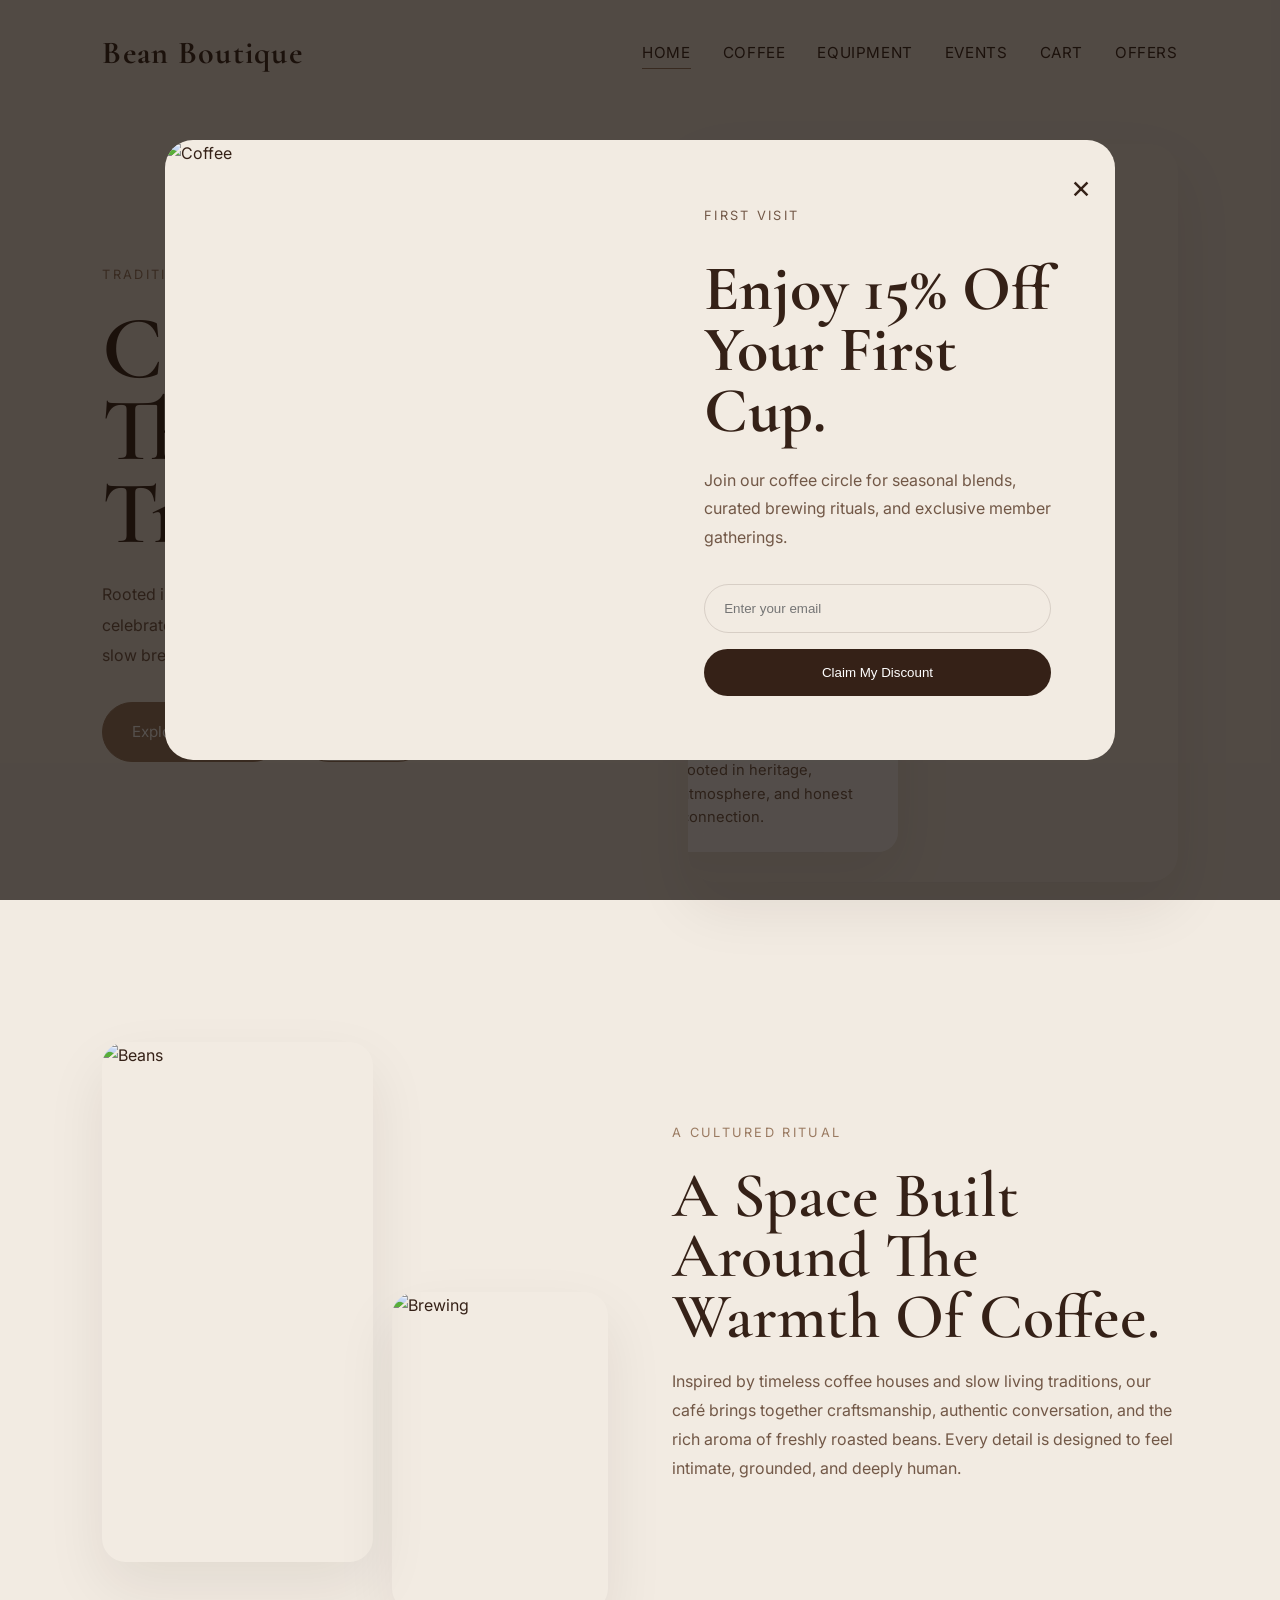
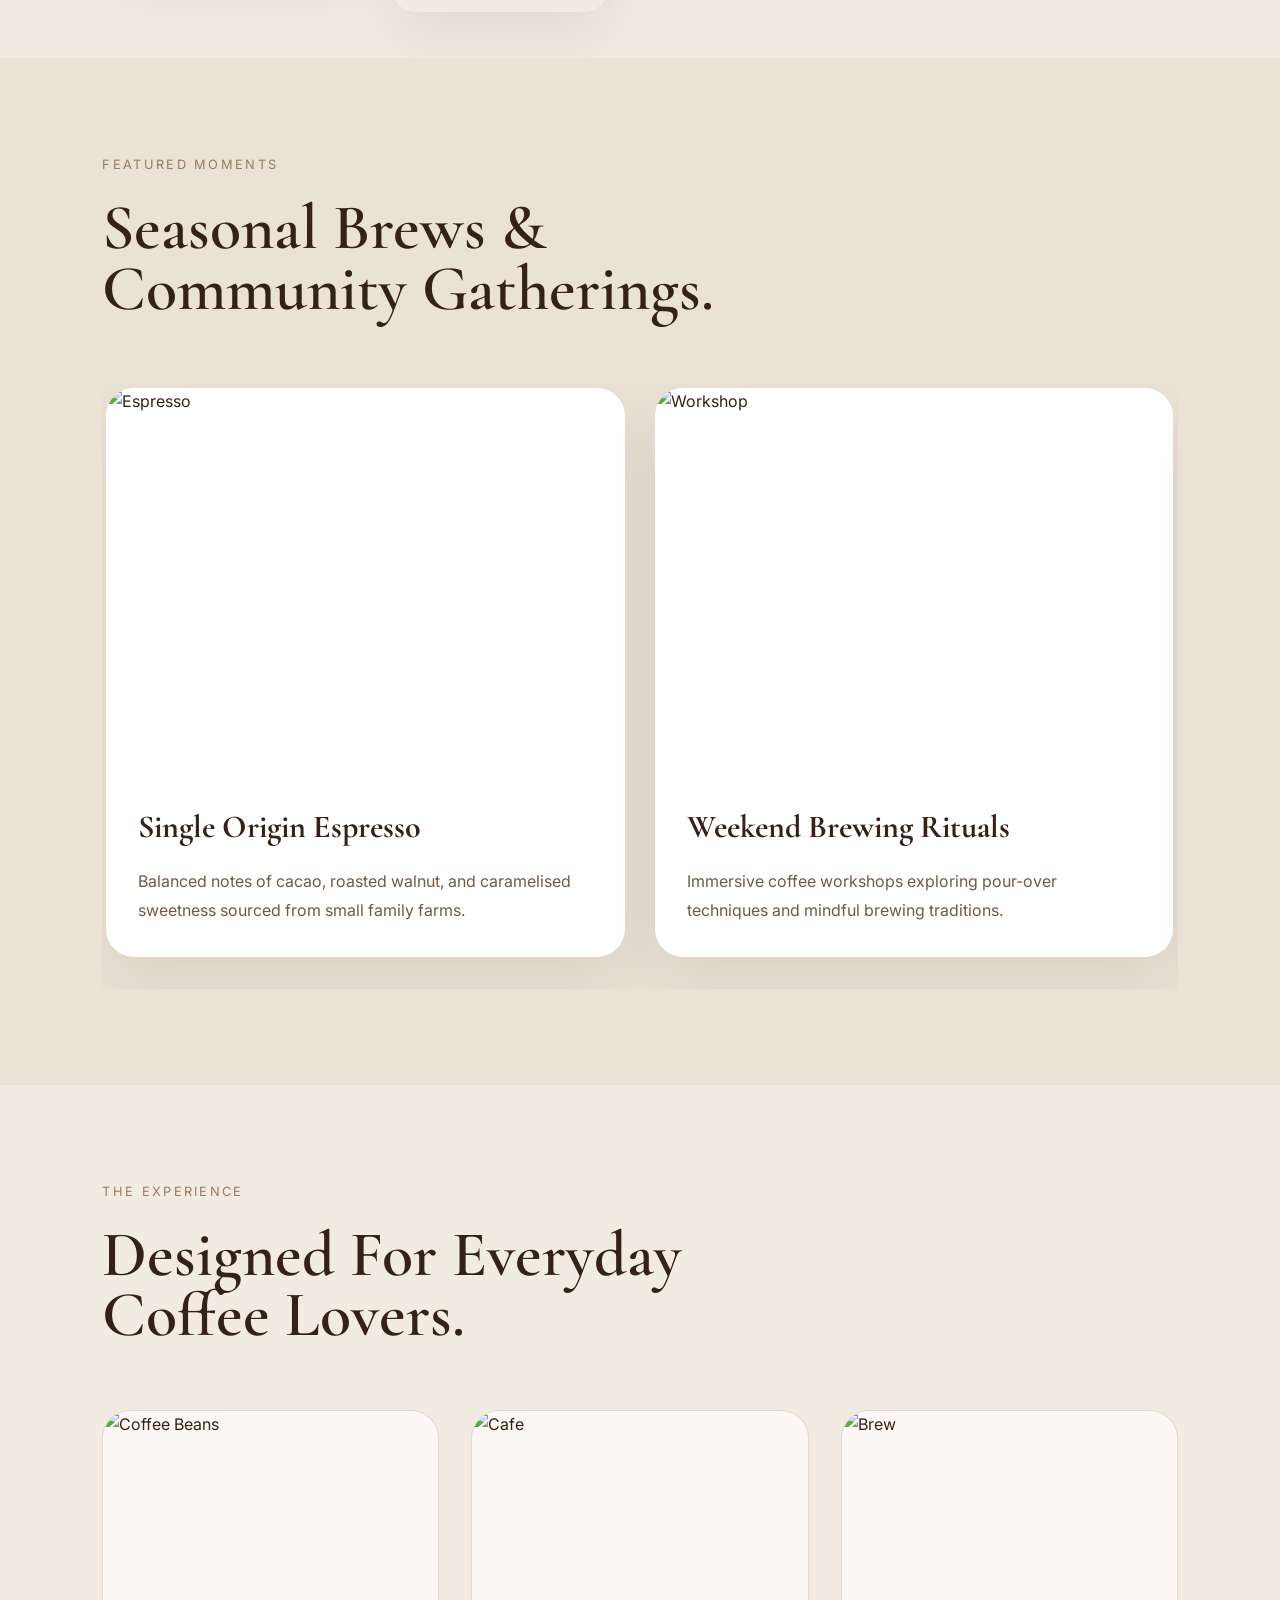
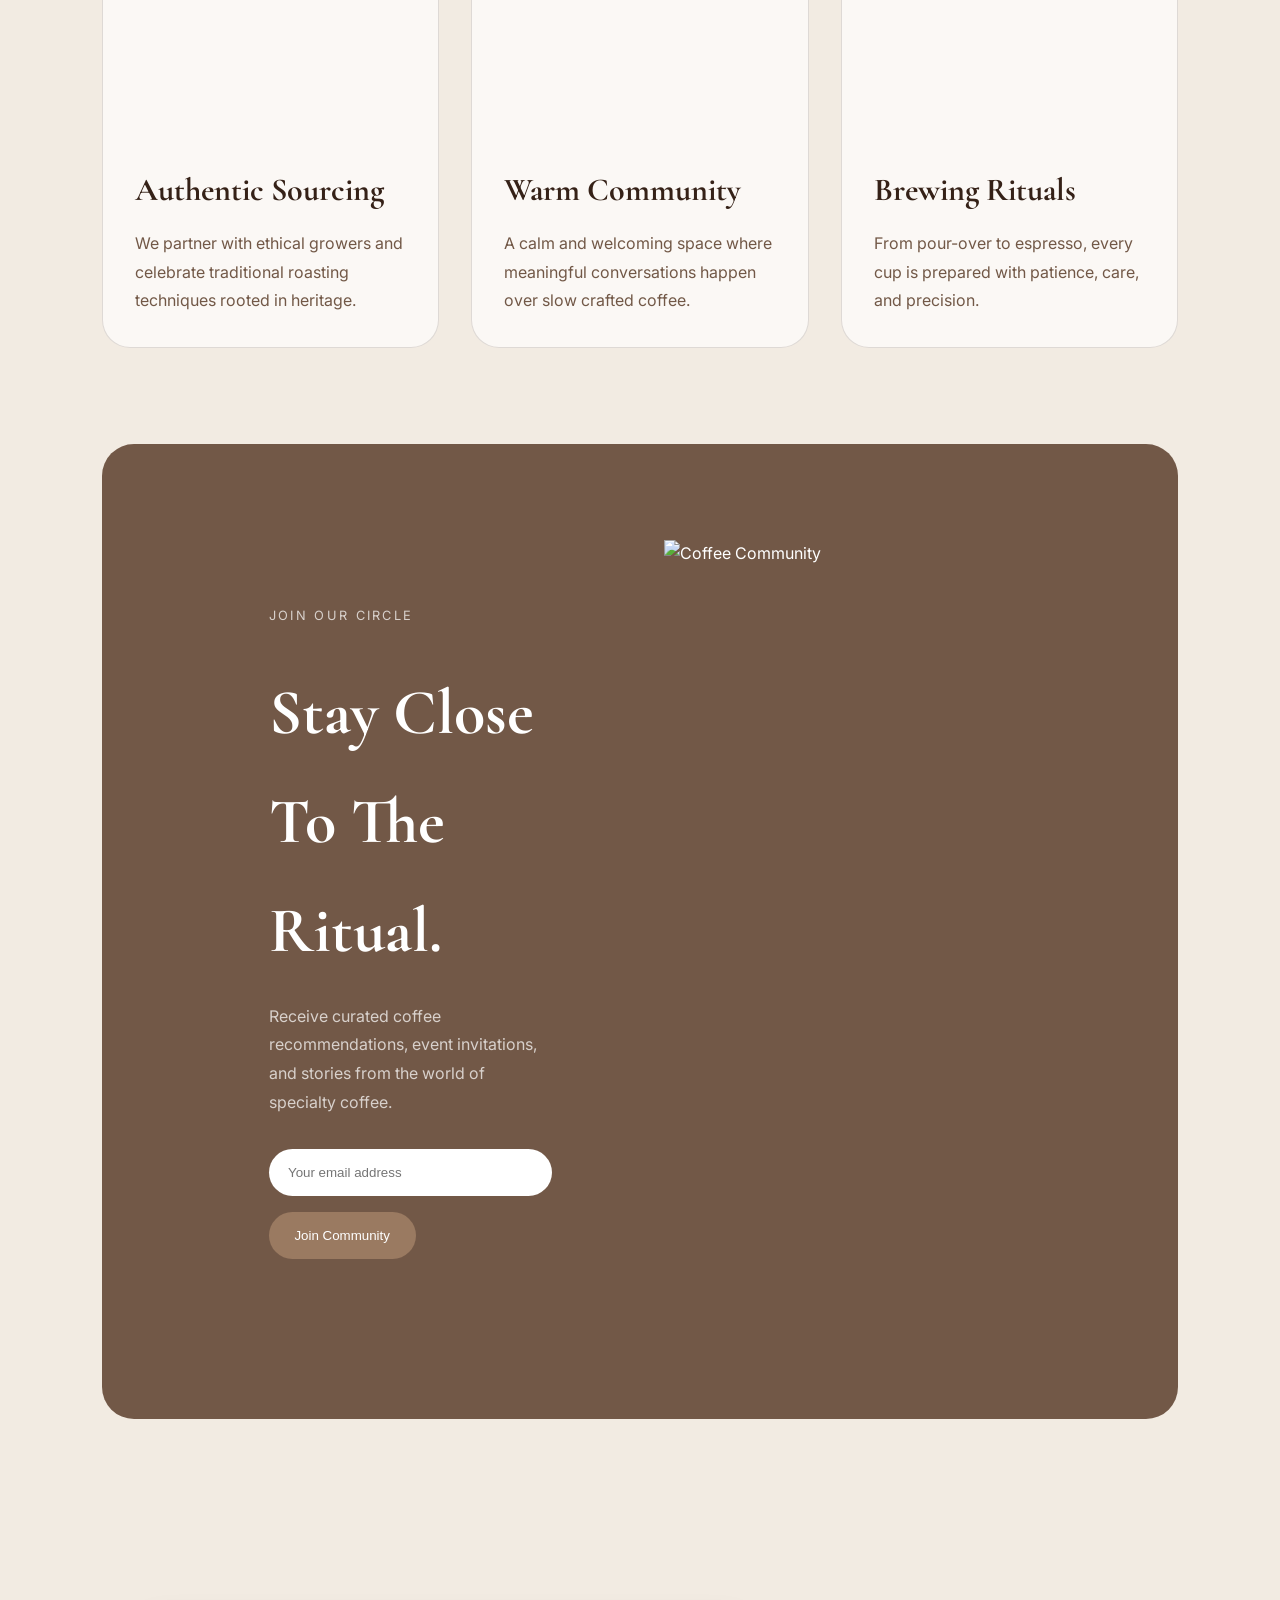
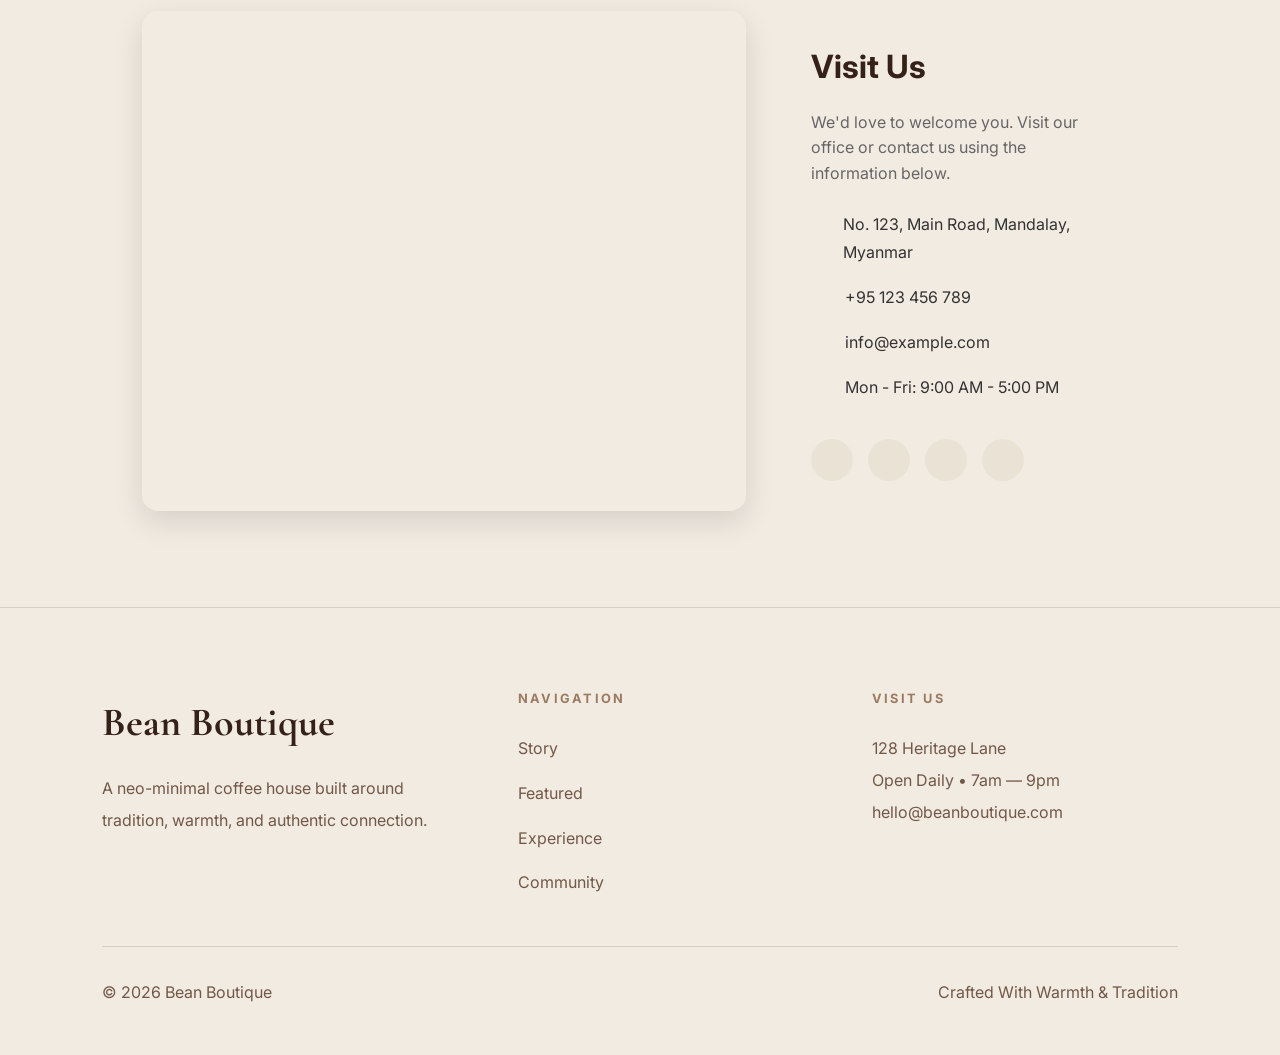
==== index.html @ 9d72ba28 "Update navbar home links" ====
<!doctype html>
<html lang="en">
  <head>
    <meta charset="UTF-8" />
    <meta name="viewport" content="width=device-width, initial-scale=1.0" />
    <title>Bean Boutique</title>
    <link rel="preconnect" href="https://fonts.googleapis.com" />
    <link rel="preconnect" href="https://fonts.gstatic.com" crossorigin />
    <link
      href="https://fonts.googleapis.com/css2?family=Cormorant+Garamond:wght@400;500;600;700&family=Inter:wght@300;400;500;600&display=swap"
      rel="stylesheet"
    />
    <link
      rel="stylesheet"
      href="https://cdnjs.cloudflare.com/ajax/libs/font-awesome/7.0.1/css/all.min.css"
      integrity="sha512-2SwdPD6INVrV/lHTZbO2nodKhrnDdJK9/kg2XD1r9uGqPo1cUbujc+IYdlYdEErWNu69gVcYgdxlmVmzTWnetw=="
      crossorigin="anonymous"
      referrerpolicy="no-referrer"
    />

    <!-- Swiper Plugin -->
    <link
      rel="stylesheet"
      href="https://cdn.jsdelivr.net/npm/swiper@11/swiper-bundle.min.css"
    />

    <link rel="stylesheet" href="style2.css" />
  </head>
  <body class="home">
    <!-- MODAL -->
    <div class="modal" id="welcomeModal">
      <div class="modal-content">
        <img
          src="https://images.unsplash.com/photo-1495474472287-4d71bcdd2085?q=80&w=1400&auto=format&fit=crop"
          alt="Coffee"
        />
        <div class="modal-info">
          <span class="close-modal" id="closeModal">&times;</span>
          <p class="eyebrow">First Visit</p>
          <h2>Enjoy 15% Off Your First Cup.</h2>
          <p>
            Join our coffee circle for seasonal blends, curated brewing rituals,
            and exclusive member gatherings.
          </p>
          <input type="email" placeholder="Enter your email" />
          <button>Claim My Discount</button>
        </div>
      </div>
    </div>

    <!-- HEADER -->
    <header id="header">
      <nav>
        <a href="#" class="logo">Bean Boutique</a>

        <ul class="nav-links" id="navLinks">
          <li class="active"><a href="index.html">Home</a></li>

          <li><a href="cs2.html">Coffee</a></li>

          <li><a href="brewing3.html">Equipment</a></li>

          <li><a href="eventWorkshopC.html">Events</a></li>
          <li><a href="shpcc.html">Cart</a></li>

          <li><a href="offers.html">Offers</a></li>
        </ul>

        <button
          type="button"
          class="menu-btn"
          id="menuBtn"
          aria-label="Open navigation"
          aria-controls="navLinks"
          aria-expanded="false"
        >
          ☰
        </button>
      </nav>
    </header>

    <!-- HERO -->
    <section class="hero">
      <div class="hero-text">
        <p class="eyebrow">Tradition • Warmth • Ritual</p>
        <h1 class="hero-title">Coffee For Those Who Truly Live It.</h1>
        <p class="hero-copy">
          Rooted in tradition and crafted with intention, Bean Boutique
          celebrates the quiet rituals of coffee through carefully sourced
          beans, slow brewing methods, and meaningful gatherings.
        </p>

        <div class="hero-actions">
          <a href="#featured" class="btn btn-primary">Explore Featured</a>
          <a href="#story" class="btn btn-secondary">Our Story</a>
        </div>
      </div>

      <div class="hero-image-wrap">
        <img
          src="https://images.unsplash.com/photo-1497935586351-b67a49e012bf?q=80&w=1400&auto=format&fit=crop"
          alt="Coffee Shop"
        />

        <div class="floating-card">
          <h4>Slow Crafted.</h4>
          <p>
            Hand-brewed coffee rooted in heritage, atmosphere, and honest
            connection.
          </p>
        </div>
      </div>
    </section>

    <!-- STORY -->
    <section class="story reveal" id="story">
      <div class="story-images">
        <img
          src="https://images.unsplash.com/photo-1511920170033-f8396924c348?q=80&w=1200&auto=format&fit=crop"
          alt="Beans"
        />
        <img
          src="https://images.unsplash.com/photo-1553292218-4892c2e7e1ae?q=80&w=987&auto=format&fit=crop&ixlib=rb-4.1.0&ixid=M3wxMjA3fDB8MHxwaG90by1wYWdlfHx8fGVufDB8fHx8fA%3D%3D"
          alt="Brewing"
        />
      </div>

      <div>
        <p class="eyebrow">A Cultured Ritual</p>
        <h2 class="section-title">
          A Space Built Around The Warmth Of Coffee.
        </h2>
        <p class="section-description">
          Inspired by timeless coffee houses and slow living traditions, our
          café brings together craftsmanship, authentic conversation, and the
          rich aroma of freshly roasted beans. Every detail is designed to feel
          intimate, grounded, and deeply human.
        </p>
      </div>
    </section>

    <!-- FEATURED -->
    <section class="featured reveal" id="featured">
      <p class="eyebrow">Featured Moments</p>
      <h2 class="section-title">Seasonal Brews & Community Gatherings.</h2>

      <div class="swiper mySwiper">
        <div class="swiper-wrapper">
          <div class="swiper-slide">
            <div class="slide-image">
              <img
                src="https://i.pinimg.com/1200x/dc/28/2b/dc282b8a86f800aa6b7a10269f0624e9.jpg"
                alt="Espresso"
              />
            </div>
            <div class="slide-content">
              <h3>Single Origin Espresso</h3>
              <p>
                Balanced notes of cacao, roasted walnut, and caramelised
                sweetness sourced from small family farms.
              </p>
            </div>
          </div>

          <div class="swiper-slide">
            <div class="slide-image">
              <img
                src="https://images.unsplash.com/photo-1558996163-68db2afefba6?q=80&w=2070&auto=format&fit=crop&ixlib=rb-4.1.0&ixid=M3wxMjA3fDB8MHxwaG90by1wYWdlfHx8fGVufDB8fHx8fA%3D%3D"
                alt="Workshop"
              />
            </div>
            <div class="slide-content">
              <h3>Weekend Brewing Rituals</h3>
              <p>
                Immersive coffee workshops exploring pour-over techniques and
                mindful brewing traditions.
              </p>
            </div>
          </div>

          <div class="swiper-slide">
            <div class="slide-image">
              <img
                src="https://images.unsplash.com/photo-1523247452367-d68f888d4b80?q=80&w=987&auto=format&fit=crop&ixlib=rb-4.1.0&ixid=M3wxMjA3fDB8MHxwaG90by1wYWdlfHx8fGVufDB8fHx8fA%3D%3D"
                alt="Beans"
              />
            </div>
            <div class="slide-content">
              <h3>Reserve Roasted Beans</h3>
              <p>
                Small-batch roasted beans crafted for those who appreciate
                depth, ritual, and authenticity.
              </p>
            </div>
          </div>
        </div>
      </div>
    </section>

    <!-- EXPERIENCE -->
    <section class="reveal" id="experience">
      <p class="eyebrow">The Experience</p>
      <h2 class="section-title">Designed For Everyday Coffee Lovers.</h2>

      <div class="experience-grid">
        <div class="experience-card">
          <img
            src="https://images.unsplash.com/photo-1453614512568-c4024d13c247?q=80&w=1200&auto=format&fit=crop"
            alt="Coffee Beans"
          />
          <div class="experience-card-content">
            <h4>Authentic Sourcing</h4>
            <p>
              We partner with ethical growers and celebrate traditional roasting
              techniques rooted in heritage.
            </p>
          </div>
        </div>

        <div class="experience-card">
          <img
            src="https://images.unsplash.com/photo-1521017432531-fbd92d768814?q=80&w=1200&auto=format&fit=crop"
            alt="Cafe"
          />
          <div class="experience-card-content">
            <h4>Warm Community</h4>
            <p>
              A calm and welcoming space where meaningful conversations happen
              over slow crafted coffee.
            </p>
          </div>
        </div>

        <div class="experience-card">
          <img
            src="https://i.pinimg.com/1200x/76/dd/e7/76dde7df29620aa71ad922617f767cac.jpg"
            alt="Brew"
          />
          <div class="experience-card-content">
            <h4>Brewing Rituals</h4>
            <p>
              From pour-over to espresso, every cup is prepared with patience,
              care, and precision.
            </p>
          </div>
        </div>
      </div>
    </section>

    <!-- NEWSLETTER -->
    <section class="newsletter reveal" id="newsletter">
      <div class="newsletter-content">
        <p class="eyebrow">Join Our Circle</p>
        <h2>Stay Close To The Ritual.</h2>
        <p>
          Receive curated coffee recommendations, event invitations, and stories
          from the world of specialty coffee.
        </p>

        <form>
          <input type="email" placeholder="Your email address" />
          <button type="submit">Join Community</button>
        </form>
      </div>

      <img
        src="https://images.unsplash.com/photo-1511537190424-bbbab87ac5eb?q=80&w=1400&auto=format&fit=crop"
        alt="Coffee Community"
      />
    </section>

    <section class="contact-section">
      <!-- Google Map -->

      <div class="map-container">
        <iframe
          src="https://www.google.com/maps/embed?pb=!1m14!1m12!1m3!1d8928.746441598356!2d96.08744398678967!3d21.952865218166803!2m3!1f0!2f0!3f0!3m2!1i1024!2i768!4f13.1!5e0!3m2!1sen!2smm!4v1780373401690!5m2!1sen!2smm"
          loading="lazy"
          allowfullscreen
          referrerpolicy="no-referrer-when-downgrade"
        >
        </iframe>
      </div>

      <!-- Visit Us -->

      <div class="visit-us">
        <h2>Visit Us</h2>

        <p class="description">
          We'd love to welcome you. Visit our office or contact us using the
          information below.
        </p>

        <div class="info">
          <p>
            <i class="fa-solid fa-location-dot"></i>

            No. 123, Main Road, Mandalay, Myanmar
          </p>

          <p>
            <i class="fa-solid fa-phone"></i>

            +95 123 456 789
          </p>

          <p>
            <i class="fa-solid fa-envelope"></i>

            info@example.com
          </p>

          <p>
            <i class="fa-solid fa-clock"></i>

            Mon - Fri: 9:00 AM - 5:00 PM
          </p>
        </div>

        <div class="social-links">
          <a href="#"><i class="fa-brands fa-facebook-f"></i></a>

          <a href="#"><i class="fa-brands fa-instagram"></i></a>

          <a href="#"><i class="fa-brands fa-x-twitter"></i></a>

          <a href="#"><i class="fa-brands fa-linkedin-in"></i></a>
        </div>
      </div>
    </section>

    <!-- FOOTER -->
    <footer>
      <div class="footer-grid">
        <div class="footer-brand">
          <h3>Bean Boutique</h3>
          <p>
            A neo-minimal coffee house built around tradition, warmth, and
            authentic connection.
          </p>
        </div>

        <div>
          <h4 class="eyebrow">Navigation</h4>
          <div class="footer-links">
            <a href="#story">Story</a>
            <a href="#featured">Featured</a>
            <a href="#experience">Experience</a>
            <a href="#newsletter">Community</a>
          </div>
        </div>

        <div class="footer-contact">
          <h4 class="eyebrow">Visit Us</h4>
          <p>128 Heritage Lane</p>
          <p>Open Daily • 7am — 9pm</p>
          <p>hello@beanboutique.com</p>
        </div>
      </div>

      <div class="footer-bottom">
        <p>© 2026 Bean Boutique</p>
        <p>Crafted With Warmth & Tradition</p>
      </div>
    </footer>

    <!-- SWIPER JS -->
    <script src="https://cdn.jsdelivr.net/npm/swiper@11/swiper-bundle.min.js"></script>

    <script>
      // NAVBAR SCROLL EFFECT
      const header = document.getElementById("header");

      window.addEventListener("scroll", () => {
        header.classList.toggle("scrolled", window.scrollY > 50);
      });

      // MOBILE NAVIGATION
      const menuBtn = document.getElementById("menuBtn");
      const navLinks = document.getElementById("navLinks");
      const allnavlink = document.querySelectorAll(".nav-links li");

      console.log(allnavlink.length);

      menuBtn.addEventListener("click", () => {
        const isOpen = navLinks.classList.toggle("active");
        menuBtn.setAttribute("aria-expanded", isOpen);
      });

      allnavlink.forEach((link) => {
        link.addEventListener("click", () => {
          allnavlink.forEach((item) => item.classList.remove("active"));

          link.classList.add("active");
        });
      });

      // SWIPER PLUGIN
      const swiper = new Swiper(".mySwiper", {
        slidesPerView: 1,
        spaceBetween: 30,
        loop: true,
        observer: true,
        observeParents: true,
        autoplay: {
          delay: 3500,
        },
        breakpoints: {
          768: {
            slidesPerView: 2,
          },
        },
      });

      window.addEventListener("load", () => {
        swiper.update();
      });

      // REVEAL ANIMATION
      const reveals = document.querySelectorAll(".reveal");

      const revealOnScroll = () => {
        reveals.forEach((reveal) => {
          const windowHeight = window.innerHeight;
          const revealTop = reveal.getBoundingClientRect().top;
          const revealPoint = 120;

          if (revealTop < windowHeight - revealPoint) {
            reveal.classList.add("active");
          }
        });
      };

      window.addEventListener("scroll", revealOnScroll);
      revealOnScroll();

      // MODAL
      const modal = document.getElementById("welcomeModal");
      const closeModal = document.getElementById("closeModal");

      window.addEventListener("load", () => {
        if (!sessionStorage.getItem("modalShown")) {
          setTimeout(() => {
            modal.classList.add("active");
            sessionStorage.setItem("modalShown", "true");
          }, 1200);
        }
      });

      closeModal.addEventListener("click", () => {
        modal.classList.remove("active");
      });

      window.addEventListener("click", (e) => {
        if (e.target === modal) {
          modal.classList.remove("active");
        }
      });
    </script>
  </body>
</html>
---- style2.css ----
:root {
  --bg: #f2ebe2;
  --surface: #ebe2d6;
  --brown: #352117;
  --soft: #725847;
  --accent: #9a7a61;
  --line: rgba(53, 33, 23, 0.14);
  --border: var(--line);
  --primary: var(--brown);
  --muted: var(--soft);
  --text: var(--brown);
  --white: #fffdfa;
  --shadow: 0 25px 60px rgba(42, 24, 15, 0.08);
  --transition: 0.45s ease;
}

* {
  margin: 0;
  padding: 0;
  box-sizing: border-box;
  scroll-behavior: smooth;
}

.home,
.cs,
.wkshop {
  font-family: "Inter", sans-serif;
  background: var(--bg);
  color: var(--text);
  overflow-x: hidden;
  line-height: 1.7;
}

img {
  width: 100%;
  display: block;
  object-fit: cover;
}

a {
  text-decoration: none;
  color: inherit;
}

.home section,
.wkshop section {
  padding: 6rem 8%;
}

.home .section-title,
.wkshop .section-title {
  font-family: "Cormorant Garamond", serif;
  font-size: clamp(2.5rem, 5vw, 4.5rem);
  line-height: 0.95;
  margin-bottom: 1.2rem;
  color: var(--primary);
  font-weight: 600;
  max-width: 700px;
}

.home .section-description,
.wkshop .section-description {
  color: var(--muted);
  line-height: 1.8;
  max-width: 650px;
  font-size: 1rem;
}

/* NAVBAR */

header {
  position: fixed;
  top: 0;
  left: 0;
  width: 100%;
  z-index: 999;
  transition: 0.4s ease;
}

header.scrolled {
  background: rgba(244, 239, 231, 0.92);
  backdrop-filter: blur(12px);
  box-shadow: 0 10px 30px rgba(0, 0, 0, 0.05);
}

nav {
  display: flex;
  justify-content: space-between;
  align-items: center;
  padding: 1.6rem 8%;
}

.logo {
  font-family: "Cormorant Garamond", serif;
  font-size: 2rem;
  font-weight: 700;
  letter-spacing: 0.04em;
  color: var(--primary);
}

.nav-links {
  display: flex;
  gap: 2rem;
  list-style: none;
}

.nav-links a {
  position: relative;
  font-size: 0.95rem;
  color: var(--primary);
  letter-spacing: 0.04em;
  text-transform: uppercase;
  padding-bottom: 0.4rem;
}

.nav-links a::after {
  content: "";
  position: absolute;
  bottom: 0;
  left: 0;
  width: 0;
  height: 1px;
  background: var(--accent);
  transition: width 0.35s ease;
}

.nav-links a:hover::after {
  width: 100%;
}

.nav-links li.active a::after {
  width: 100%;
}

.menu-btn {
  display: none;
  border: none;
  background: transparent;
  padding: 0;
  font-size: 2rem;
  cursor: pointer;
  color: var(--primary);
  line-height: 1;
}

/* HERO */

.home .hero {
  min-height: 100vh;
  display: grid;
  grid-template-columns: 1.1fr 1fr;
  align-items: center;
  gap: 3rem;
  padding: 9rem 8% 4rem;
}

.home .hero-text {
  transform: translateY(40px);
  opacity: 0;
  animation: fadeUp 1s ease forwards;
}

.home .eyebrow {
  text-transform: uppercase;
  letter-spacing: 0.18em;
  font-size: 0.8rem;
  color: var(--accent);
  margin-bottom: 1.4rem;
}

.home .hero-title {
  font-family: "Cormorant Garamond", serif;
  font-size: clamp(4rem, 7vw, 7rem);
  line-height: 0.92;
  color: var(--primary);
  margin-bottom: 1.5rem;
  font-weight: 600;
}

.home .hero-copy {
  max-width: 520px;
  color: var(--muted);
  line-height: 1.9;
  margin-bottom: 2rem;
}

.home .hero-actions {
  display: flex;
  gap: 1rem;
  flex-wrap: wrap;
}

.home .btn {
  padding: 1rem 1.8rem;
  border-radius: 999px;
  border: 1px solid var(--accent);
  transition: 0.35s ease;
  cursor: pointer;
  font-size: 0.95rem;
}

.home .btn-primary {
  background: var(--accent);
  color: #fff;
}

.home .btn-primary:hover {
  background: transparent;
  color: var(--brown);
}

.home .btn-secondary:hover {
  background: var(--accent);
  color: #fff;
}

.home .hero-image-wrap {
  position: relative;
  overflow: hidden;
  border-radius: 28px;
  height: 82vh;
  box-shadow: var(--shadow);
}

.home .hero-image-wrap img {
  height: 100%;
  transition: transform 6s ease;
}

.home .hero-image-wrap:hover img {
  transform: scale(1.08);
}

.home .floating-card {
  position: absolute;
  bottom: 30px;
  left: -30px;
  background: rgba(255, 255, 255, 0.75);
  backdrop-filter: blur(10px);
  padding: 1.4rem;
  border-radius: 20px;
  width: 240px;
  box-shadow: var(--shadow);
}

.home .floating-card h4 {
  font-family: "Cormorant Garamond", serif;
  font-size: 1.8rem;
  margin-bottom: 0.5rem;
}

.home .floating-card p {
  color: var(--muted);
  line-height: 1.6;
  font-size: 0.92rem;
}

/* STORY SECTION */

.home .story {
  display: grid;
  grid-template-columns: 1fr 1fr;
  gap: 4rem;
  align-items: center;
}

.home .story-images {
  display: grid;
  grid-template-columns: 1fr 0.8fr;
  gap: 1.2rem;
  align-items: end;
}

.home .story-images img {
  border-radius: 24px;
  box-shadow: var(--shadow);
}

.home .story-images img:nth-child(1) {
  height: 520px;
}

.home .story-images img:nth-child(2) {
  height: 320px;
  transform: translateY(50px);
}

/* SLIDESHOW */

.home .featured {
  background: var(--surface);
}

.home .swiper {
  margin-top: 4rem;
  overflow: hidden;
  padding: 0.25rem 0.25rem 2rem;
}

.home .swiper-slide {
  background: #fff;
  border-radius: 28px;
  overflow: hidden;
  box-shadow: var(--shadow);
  height: auto;
  display: flex;
  flex-direction: column;
  min-width: 0;
}

.home .slide-content {
  padding: 2rem;
  flex: 1;
}

.home .slide-content h3 {
  font-family: "Cormorant Garamond", serif;
  font-size: 2rem;
  margin-bottom: 0.8rem;
  color: var(--primary);
}

.home .slide-content p {
  color: var(--muted);
  line-height: 1.8;
}

.home .slide-image {
  height: 380px;
  overflow: hidden;
  flex-shrink: 0;
}

.home .slide-image img {
  height: 100%;
  transition: transform 0.5s ease;
}

.home .swiper-slide:hover img {
  transform: scale(1.05);
}

/* EXPERIENCE */

.home .experience-grid,
.wkshop .experience-grid {
  margin-top: 4rem;
  display: grid;
  grid-template-columns: repeat(3, 1fr);
  gap: 2rem;
}

.home .experience-card,
.wkshop .experience-card {
  background: rgba(255, 255, 255, 0.65);
  border: 1px solid var(--border);
  border-radius: 28px;
  overflow: hidden;
  transition: transform 0.4s ease;
}

.home .experience-card:hover,
.wkshop .experience-card:hover {
  transform: translateY(-10px);
}

.home .experience-card img,
.wkshop .experience-card img {
  height: 320px;
}

.home .experience-card-content,
.wkshop .experience-card-content {
  padding: 2rem;
}

.home .experience-card h4,
.wkshop .experience-card h4 {
  font-family: "Cormorant Garamond", serif;
  font-size: 2rem;
  margin-bottom: 0.7rem;
  color: var(--primary);
}

.home .experience-card p,
.wkshop .experience-card p {
  color: var(--muted);
  line-height: 1.8;
}

/* WORKSHOP REGISTER */

.wkshop .workshop-experience-grid {
  margin-bottom: 4rem;
}

.wkshop .register-card {
  background: rgba(255, 255, 255, 0.72);
  border: 1px solid var(--border);
  border-radius: 32px;
  overflow: hidden;
  display: grid;
  grid-template-columns: 1fr 1fr;
  box-shadow: var(--shadow);
}

.wkshop .register-content {
  padding: 4rem;
}

.wkshop .register-title {
  font-size: clamp(2.5rem, 4vw, 4rem);
  margin-bottom: 1rem;
}

.wkshop .register-description {
  margin-bottom: 2rem;
}

.wkshop .register-form {
  display: flex;
  flex-direction: column;
  gap: 0.6rem;
}

.wkshop .register-form label {
  color: var(--primary);
  font-size: 0.82rem;
  font-weight: 600;
  letter-spacing: 0.08em;
  text-transform: uppercase;
  margin-left: 1.2rem;
}

.wkshop .register-form input {
  padding: 1rem 1.2rem;
  border-radius: 999px;
  border: 1px solid var(--border);
  background: transparent;
  outline: none;
  margin-bottom: 0.4rem;
}

.wkshop .register-form button {
  padding: 1rem;
  border: none;
  border-radius: 999px;
  background: var(--primary);
  color: #fff;
  cursor: pointer;
  transition: 0.35s ease;
}

.wkshop .register-form button:hover {
  transform: translateY(-3px);
}

.wkshop .register-image img {
  height: 100%;
  min-height: 620px;
  object-fit: cover;
}

/* NEWSLETTER */

.home .newsletter,
.wkshop .newsletter {
  display: grid;
  grid-template-columns: 1fr 1fr;
  align-items: center;
  gap: 3rem;
  background: var(--soft);
  color: #fff;
  border-radius: 32px;
  margin: 0 8% 6rem;
  overflow: hidden;
}

.home .newsletter-content,
.wkshop .newsletter-content {
  padding: 4rem;
}

.home .newsletter-content h2,
.wkshop .newsletter-content h2 {
  font-family: "Cormorant Garamond", serif;
  font-size: clamp(3rem, 5vw, 5rem);
  margin-bottom: 1rem;
}

.home .newsletter-content p,
.wkshop .newsletter-content p {
  color: rgba(255, 255, 255, 0.72);
  line-height: 1.8;
  margin-bottom: 2rem;
}

.home .newsletter form,
.wkshop .newsletter form {
  display: flex;
  gap: 1rem;
  flex-wrap: wrap;
}

.home .newsletter input,
.wkshop .newsletter input {
  flex: 1;
  min-width: 240px;
  padding: 1rem 1.2rem;
  border-radius: 999px;
  border: none;
  outline: none;
}

.home .newsletter button,
.wkshop .newsletter button {
  padding: 1rem 1.6rem;
  border-radius: 999px;
  border: none;
  background: var(--accent);
  color: #fff;
  cursor: pointer;
  transition: 0.35s ease;
}

.home .newsletter button:hover,
.wkshop .newsletter button:hover {
  transform: translateY(-3px);
}

.home .newsletter img,
.wkshop .newsletter img {
  height: 100%;
  min-height: 500px;
}

/* FOOTER */

.home footer,
.wkshop footer,
.offers footer {
  padding: 5rem 8% 3rem;
  border-top: 1px solid var(--border);
}

.home .footer-grid,
.wkshop .footer-grid,
.offers .footer-grid {
  display: grid;
  grid-template-columns: 1.2fr 1fr 1fr;
  gap: 3rem;
  margin-bottom: 3rem;
}

.home .footer-brand h3,
.wkshop .footer-brand h3,
.offers .footer-brand h3 {
  font-family: "Cormorant Garamond", serif;
  font-size: 2.5rem;
  margin-bottom: 1rem;
  color: var(--primary);
}

.home .footer-brand p,
.home .footer-links a,
.home .footer-contact p,
.wkshop .footer-brand p,
.wkshop .footer-links a,
.wkshop .footer-contact p,
.offers .footer-brand p,
.offers .footer-links a,
.offers .footer-contact p {
  color: var(--muted);
  line-height: 2;
}

.home .footer-links,
.wkshop .footer-links,
.offers .footer-links {
  display: flex;
  flex-direction: column;
  gap: 0.8rem;
}

.home .footer-bottom,
.wkshop .footer-bottom,
.offers .footer-bottom {
  padding-top: 2rem;
  border-top: 1px solid var(--border);
  color: var(--muted);
  display: flex;
  justify-content: space-between;
  flex-wrap: wrap;
  gap: 1rem;
}

/* MODAL */

.home .modal,
.wkshop .modal {
  position: fixed;
  inset: 0;
  background: rgba(18, 12, 8, 0.72);
  display: flex;
  align-items: center;
  justify-content: center;
  z-index: 10000;
  opacity: 0;
  pointer-events: none;
  transition: 0.4s ease;
  padding: 1.5rem;
}

.home .modal.active,
.wkshop .modal.active {
  opacity: 1;
  pointer-events: auto;
}

.home .modal-content,
.wkshop .modal-content {
  background: var(--bg);
  border-radius: 28px;
  overflow: hidden;
  display: grid;
  grid-template-columns: 1fr 1fr;
  max-width: 950px;
  width: 100%;
  position: relative;
}

.home .modal-content img,
.wkshop .modal-content img {
  height: 100%;
  min-height: 500px;
}

.home .modal-info,
.wkshop .modal-info {
  padding: 4rem;
  display: flex;
  flex-direction: column;
  justify-content: center;
}

.home .modal-info h2,
.wkshop .modal-info h2 {
  font-family: "Cormorant Garamond", serif;
  font-size: 4rem;
  line-height: 0.95;
  margin-bottom: 1.5rem;
  color: var(--primary);
}

.home .modal-info p,
.wkshop .modal-info p {
  color: var(--muted);
  line-height: 1.8;
  margin-bottom: 2rem;
}

.home .modal-info input,
.wkshop .modal-info input {
  width: 100%;
  padding: 1rem 1.2rem;
  border-radius: 999px;
  border: 1px solid var(--border);
  margin-bottom: 1rem;
  outline: none;
  background: transparent;
}

.home .modal-info button,
.wkshop .modal-info button {
  padding: 1rem;
  border: none;
  border-radius: 999px;
  background: var(--primary);
  color: #fff;
  cursor: pointer;
}

.home .close-modal,
.wkshop .close-modal {
  position: absolute;
  top: 20px;
  right: 24px;
  font-size: 2rem;
  cursor: pointer;
  color: var(--primary);
}

/* ANIMATION */

.home .reveal,
.wkshop .reveal {
  opacity: 0;
  transform: translateY(50px);
  transition: all 1s ease;
}

.home .reveal.active,
.wkshop .reveal.active {
  opacity: 1;
  transform: translateY(0);
}

@keyframes fadeUp {
  to {
    opacity: 1;
    transform: translateY(0);
  }
}

/* RESPONSIVE */

@media (max-width: 1100px) {
  .home .hero,
  .home .story,
  .home .newsletter,
  .home .modal-content,
  .wkshop .hero,
  .wkshop .story,
  .wkshop .newsletter,
  .wkshop .modal-content {
    grid-template-columns: 1fr;
  }

  .home .hero-image-wrap {
    height: 65vh;
  }

  .home .experience-grid,
  .home .footer-grid,
  .wkshop .experience-grid,
  .wkshop .footer-grid,
  .wkshop .register-card {
    grid-template-columns: 1fr 1fr;
  }

  .home .floating-card {
    left: 20px;
  }
}

@media (max-width: 768px) {
  .home section,
  .wkshop section {
    padding: 5rem 6%;
  }

  .home nav,
  .cs nav,
  .wkshop nav {
    padding: 1.4rem 6%;
  }

  .home .nav-links,
  .cs .nav-links,
  .wkshop .nav-links {
    position: absolute;
    top: 100%;
    right: 6%;
    background: rgba(244, 239, 231, 0.98);
    flex-direction: column;
    padding: 1.5rem;
    border-radius: 20px;
    box-shadow: var(--shadow);
    opacity: 0;
    pointer-events: none;
    transform: translateY(-10px);
    transition: 0.3s ease;
  }

  .home .nav-links.active,
  .cs .nav-links.active,
  .wkshop .nav-links.active {
    opacity: 1;
    pointer-events: auto;
    transform: translateY(0);
  }

  .home .menu-btn,
  .cs .menu-btn,
  .wkshop .menu-btn {
    display: block;
  }

  .home .hero {
    padding-top: 8rem;
  }

  .home .hero-title {
    font-size: 4.5rem;
  }

  .home .story-images {
    grid-template-columns: 1fr;
  }

  .home .story-images img:nth-child(2) {
    transform: translateY(0);
  }

  .home .experience-grid,
  .home .footer-grid,
  .wkshop .experience-grid,
  .wkshop .footer-grid,
  .wkshop .register-card {
    grid-template-columns: 1fr;
  }

  .home .newsletter,
  .wkshop .newsletter {
    margin: 0 6% 5rem;
  }

  .home .newsletter-content,
  .home .modal-info,
  .wkshop .register-content,
  .wkshop .newsletter-content,
  .wkshop .modal-info {
    padding: 3rem 2rem;
  }

  .home .modal-content img,
  .wkshop .modal-content img {
    display: none;
  }
}

@media (max-width: 560px) {
  .home .hero {
    min-height: auto;
    gap: 2rem;
    padding: 7.5rem 6% 3rem;
  }

  .home .logo {
    font-size: 1.65rem;
  }

  .home .hero-title {
    font-size: 3.35rem;
  }

  .home .hero-copy {
    line-height: 1.75;
  }

  .home .hero-actions {
    flex-direction: column;
  }

  .home .btn {
    width: 100%;
    text-align: center;
  }

  .home .hero-image-wrap {
    height: 430px;
    border-radius: 20px;
  }

  .home .floating-card {
    left: 16px;
    right: 16px;
    bottom: 16px;
    width: auto;
  }

  .home .story-images img:nth-child(1),
  .home .story-images img:nth-child(2),
  .home .slide-image,
  .home .experience-card img {
    height: 280px;
  }

  .home .swiper {
    margin-top: 2.5rem;
    padding-bottom: 1.5rem;
  }

  .home .swiper-slide {
    border-radius: 20px;
  }

  .home .slide-content {
    padding: 1.4rem;
  }

  .home .slide-content h3 {
    font-size: 1.65rem;
  }

  .home .newsletter {
    grid-template-columns: 1fr;
  }

  .home .newsletter img {
    min-height: 280px;
  }

  .home .newsletter form {
    flex-direction: column;
  }

  .home .newsletter input,
  .home .newsletter button {
    width: 100%;
  }
}

/* 
COFFEE SELECTION SECTION */

.cs html {
  scroll-behavior: smooth;
}

.cs body::before {
  content: "";
  position: fixed;
  inset: 0;
  background:
    radial-gradient(
      circle at top left,
      rgba(154, 122, 97, 0.08),
      transparent 32%
    ),
    radial-gradient(
      circle at bottom right,
      rgba(53, 33, 23, 0.06),
      transparent 30%
    );
  z-index: -2;
}

.cs .grain {
  position: fixed;
  inset: 0;
  opacity: 0.05;
  background-image: url("https://www.transparenttextures.com/patterns/asfalt-dark.png");
  z-index: -1;
  pointer-events: none;
}

.cs section {
  width: min(1280px, 92%);
  margin: auto;
}

.cs .hero {
  min-height: 92vh;
  display: flex;
  align-items: center;
  padding: 6rem 0 4rem;
  border-bottom: 1px solid var(--line);
}

.cs .hero-grid {
  display: grid;
  grid-template-columns: 1.15fr 0.85fr;
  gap: 5rem;
  align-items: center;
  width: 100%;
}

.cs .eyebrow {
  letter-spacing: 0.25rem;
  text-transform: uppercase;
  color: var(--soft);
  font-size: 0.75rem;
  margin-bottom: 1.4rem;
}

.cs h1 {
  font-size: clamp(3rem, 7vw, 7rem);
  line-height: 0.95;
  color: var(--brown);
  margin-bottom: 2rem;
  font-weight: 600;
}

.cs .hero p {
  max-width: 540px;
  color: var(--muted);
  font-size: 1.06rem;
  margin-bottom: 2rem;
}

.cs .search-wrap {
  position: relative;
  width: min(500px, 100%);
}

.cs .price {
  font-size: 1.4rem;
  font-weight: 700;
  color: #6f4e37;
  margin: 20px 0;
}

.cs .search-wrap input {
  width: 100%;
  padding: 1.15rem 1.3rem;
  border: 1px solid var(--line);
  background: rgba(255, 255, 255, 0.5);
  color: var(--brown);
  font-size: 1rem;
  outline: none;
  transition: var(--transition);
  border-radius: 2px;
  backdrop-filter: blur(6px);
}

.cs .search-wrap input:focus {
  border-color: var(--accent);
  background: rgba(255, 255, 255, 0.75);
}

.cs .animated-search {
  position: absolute;
  right: 1rem;
  top: 50%;
  transform: translateY(-50%);
  color: var(--soft);
  font-size: 0.9rem;
  pointer-events: none;
}

.cs .hero-image {
  position: relative;
}

.cs .hero-image img {
  width: 100%;
  height: 78vh;
  object-fit: cover;
  border-radius: 2px;
  box-shadow: var(--shadow);
  filter: saturate(92%);
}

.cs .hero-card {
  position: absolute;
  bottom: 2rem;
  left: -2rem;
  background: rgba(242, 235, 226, 0.92);
  padding: 1.5rem;
  max-width: 280px;
  border-left: 2px solid var(--accent);
  backdrop-filter: blur(8px);
  box-shadow: var(--shadow);
}

.cs .hero-card span {
  display: block;
  font-size: 0.8rem;
  letter-spacing: 0.2rem;
  text-transform: uppercase;
  color: var(--soft);
  margin-bottom: 0.8rem;
}

.cs .catalogue {
  padding: 7rem 0;
}

.cs .section-heading {
  display: flex;
  justify-content: space-between;
  align-items: flex-end;
  gap: 2rem;
  margin-bottom: 4rem;
  border-bottom: 1px solid var(--line);
  padding-bottom: 1.8rem;
}

.cs .section-heading h2 {
  font-size: clamp(2rem, 4vw, 4rem);
  line-height: 1;
  font-weight: 500;
  color: var(--brown);
}

.cs .section-heading p {
  max-width: 420px;
  color: var(--muted);
}

.cs .swiper {
  overflow: hidden;
  padding-bottom: 2rem;
}

.cs .coffeeSwiper {
  padding-inline: 1px;
}

.cs .coffee-slider-arrow {
  position: absolute;
  top: 42%;
  z-index: 5;
  width: 46px;
  height: 46px;
  border: 1px solid var(--line);
  border-radius: 50%;
  background: rgba(255, 253, 250, 0.9);
  color: var(--brown);
  cursor: pointer;
  font-size: 2rem;
  line-height: 1;
  box-shadow: var(--shadow);
  transition: var(--transition);
}

.cs .coffee-slider-arrow:hover {
  background: var(--brown);
  color: var(--white);
  transform: translateY(-2px);
}

.cs .coffee-slider-prev {
  left: 0.8rem;
}

.cs .coffee-slider-next {
  right: 0.8rem;
}

.cs .coffee-slider-arrow.swiper-button-disabled {
  opacity: 0.35;
  cursor: not-allowed;
}

.cs .coffee-item {
  height: auto;
  min-width: 0;
}

.cs .coffee-card {
  background: rgba(255, 255, 255, 0.35);
  border: 1px solid var(--line);
  transition: var(--transition);
  overflow: hidden;
  backdrop-filter: blur(10px);
  height: 100%;
  display: flex;
  flex-direction: column;
}

.cs .coffee-card:hover {
  transform: translateY(-10px);
  border-color: rgba(154, 122, 97, 0.4);
  box-shadow: var(--shadow);
}

.cs .coffee-card img {
  width: 100%;
  height: 370px;
  object-fit: cover;
  transition: transform 0.6s ease;
}

.cs .coffee-card:hover img {
  transform: scale(1.04);
}

.cs .card-content {
  padding: 1.8rem;
  flex: 1;
  display: flex;
  flex-direction: column;
  min-width: 0;
}

.cs .origin {
  font-size: 0.8rem;
  text-transform: uppercase;
  letter-spacing: 0.18rem;
  color: var(--soft);
  margin-bottom: 0.8rem;
}

.cs .card-content h3 {
  font-size: 1.8rem;
  margin-bottom: 0.8rem;
  color: var(--brown);
  font-weight: 500;
}

.cs .card-content p {
  color: var(--muted);
  margin-bottom: 1.5rem;
}

.cs .notes {
  display: flex;
  flex-wrap: wrap;
  gap: 0.6rem;
  margin-bottom: 1.5rem;
}

.cs .notes span {
  border: 1px solid var(--line);
  padding: 0.45rem 0.8rem;
  font-size: 0.82rem;
  color: var(--soft);
  background: rgba(255, 255, 255, 0.45);
}

.cs .card-footer {
  display: flex;
  justify-content: space-between;
  align-items: center;
  gap: 1rem;
  margin-top: auto;
}

.cs .brew {
  flex: 1;
  font-size: 0.9rem;
  color: var(--soft);
}

.cs .add-cart {
  flex-shrink: 0;
  border: none;
  background: var(--brown);
  color: var(--white);
  padding: 0.9rem 1.4rem;
  cursor: pointer;
  transition: var(--transition);
  font-size: 0.9rem;
  letter-spacing: 0.06rem;
}

.cs .add-cart:hover {
  background: var(--accent);
  transform: translateY(-3px);
}

/* Coffee Selection Cart Animation + Stylish Notification */
.cs .cs-cart-box {
  position: fixed;
  right: 30px;
  bottom: 30px;
  width: 72px;
  height: 72px;
  border-radius: 50%;
  background: var(--brown);
  color: var(--white);
  display: flex;
  align-items: center;
  justify-content: center;
  font-size: 1.7rem;
  z-index: 10000;
  box-shadow: 0 22px 50px rgba(53, 33, 23, 0.22);
  transition: var(--transition);
}

.cs .cs-cart-box:hover {
  background: var(--accent);
  transform: translateY(-4px);
}

.cs .cs-cart-count {
  position: absolute;
  top: -6px;
  right: -6px;
  width: 28px;
  height: 28px;
  background: #c66a3d;
  color: white;
  border-radius: 50%;
  font-size: 0.8rem;
  display: flex;
  align-items: center;
  justify-content: center;
  font-weight: 700;
  border: 2px solid var(--bg);
}

.cs .cs-cart-box.shake {
  animation: csCartShake 0.65s ease;
}

@keyframes csCartShake {
  0%,
  100% {
    transform: rotate(0deg) scale(1);
  }
  20% {
    transform: rotate(-12deg) scale(1.06);
  }
  40% {
    transform: rotate(12deg) scale(1.06);
  }
  60% {
    transform: rotate(-8deg) scale(1.04);
  }
  80% {
    transform: rotate(8deg) scale(1.04);
  }
}

.cs .cs-flying-item {
  position: fixed;
  z-index: 99999;
  object-fit: cover;
  border-radius: 18px;
  pointer-events: none;
  transition: all 0.9s cubic-bezier(0.19, 1, 0.22, 1);
  box-shadow: 0 18px 45px rgba(53, 33, 23, 0.28);
}

.cs .cs-toast {
  position: fixed;
  right: 30px;
  bottom: 120px;
  width: min(360px, calc(100% - 40px));
  background: rgba(255, 253, 250, 0.92);
  color: var(--brown);
  border: 1px solid var(--line);
  backdrop-filter: blur(14px);
  display: flex;
  align-items: center;
  gap: 1rem;
  padding: 1rem 1.15rem;
  z-index: 10000;
  box-shadow: 0 22px 50px rgba(53, 33, 23, 0.16);
  opacity: 0;
  transform: translateY(18px) scale(0.96);
  pointer-events: none;
  transition: 0.35s ease;
}

.cs .cs-toast.show {
  opacity: 1;
  transform: translateY(0) scale(1);
}

.cs .cs-toast-icon {
  min-width: 42px;
  height: 42px;
  border-radius: 50%;
  background: var(--brown);
  color: white;
  display: flex;
  align-items: center;
  justify-content: center;
  font-weight: 700;
}

.cs .cs-toast strong {
  display: block;
  font-family: "Cormorant Garamond", serif;
  font-size: 1.35rem;
  line-height: 1;
  margin-bottom: 0.25rem;
}

.cs .cs-toast p {
  color: var(--soft);
  font-size: 0.9rem;
  margin: 0;
}

.cs .add-cart.added {
  background: #3b8d4a;
  transform: translateY(-3px) scale(1.03);
}

@media (max-width: 540px) {
  .cs .cs-cart-box {
    width: 62px;
    height: 62px;
    right: 20px;
    bottom: 20px;
  }

  .cs .cs-toast {
    right: 20px;
    bottom: 95px;
  }
}

.cs .feature-section {
  padding: 3rem 0 8rem;
}

.cs .feature-grid {
  display: grid;
  grid-template-columns: repeat(2, 1fr);
  gap: 3rem;
  align-items: center;
}

.cs .feature-image {
  overflow: hidden;
}

.cs .feature-image img {
  width: 100%;
  height: 720px;
  object-fit: cover;
  transition: transform 0.8s ease;
}

.cs .feature-image:hover img {
  transform: scale(1.05);
}

.cs .feature-content {
  padding-right: 4rem;
}

.cs .feature-content h2 {
  font-size: clamp(2rem, 4vw, 4.8rem);
  line-height: 1;
  margin-bottom: 2rem;
  color: var(--brown);
  font-weight: 500;
}

.cs .feature-content p {
  margin-bottom: 1.6rem;
  color: var(--muted);
  font-size: 1rem;
}

.cs .details {
  display: grid;
  grid-template-columns: repeat(2, 1fr);
  gap: 1.5rem;
  margin: 2rem 0;
}

.cs .detail-box {
  border-top: 1px solid var(--line);
  padding-top: 1rem;
}

.cs footer {
  border-top: 1px solid var(--line);
  padding: 2rem 4%;
  color: var(--soft);
  font-size: 0.9rem;
  display: flex;
  justify-content: space-between;
  flex-wrap: wrap;
  gap: 1rem;
}

/* media queries */
@media (max-width: 980px) {
  .cs .hero-grid,
  .cs .feature-grid {
    grid-template-columns: 1fr;
    gap: 3rem;
  }

  .cs .hero {
    min-height: auto;
    padding: 8rem 0 4rem;
  }

  .cs .hero-image img {
    height: 560px;
  }

  .cs .hero-card {
    left: 1.5rem;
  }

  .cs .feature-content {
    padding-right: 0;
  }

  .cs .feature-image img {
    height: 520px;
  }
}

@media (max-width: 768px) {
  .cs .section-heading {
    flex-direction: column;
    align-items: flex-start;
  }

  .cs section {
    width: min(100% - 2rem, 1280px);
  }

  .cs h1 {
    font-size: 4rem;
  }

  .cs .hero p {
    font-size: 1rem;
  }

  .cs .catalogue {
    padding: 5rem 0;
  }

  .cs .coffee-card img {
    height: 300px;
  }

  .cs .coffee-slider-arrow {
    top: 38%;
    width: 42px;
    height: 42px;
  }
}

@media (max-width: 540px) {
  .cs .logo {
    font-size: 1.65rem;
  }

  .cs .hero {
    padding-top: 7.5rem;
  }

  .cs h1 {
    font-size: 3rem;
  }

  .cs .eyebrow {
    letter-spacing: 0.16rem;
  }

  .cs .hero-image img,
  .cs .feature-image img {
    height: 360px;
  }

  .cs .hero-card {
    position: static;
    max-width: none;
    margin-top: 1rem;
  }

  .cs .details {
    grid-template-columns: 1fr;
  }

  .cs .card-footer {
    flex-direction: column;
    align-items: stretch;
  }

  .cs .brew {
    width: 100%;
  }

  .cs .add-cart {
    width: 100%;
  }
}

/* work shop contact */
.contact-section {
  max-width: 1200px;
  margin: auto;
  display: flex;
  gap: 40px;
  align-items: stretch;
}

.map-container {
  flex: 2;
  overflow: hidden;
  border-radius: 16px;
  box-shadow: 0 10px 30px rgba(0, 0, 0, 0.12);
}

.map-container iframe {
  width: 100%;
  height: 500px;
  border: none;
  display: block;
}

.visit-us {
  flex: 1;
  background: transparent;
  border-radius: 16px;
  padding: 25px;
  display: flex;
  flex-direction: column;
  justify-content: center;
}

.visit-us h2 {
  font-size: 2rem;
  margin-bottom: 15px;
}

.description {
  color: #666;
  line-height: 1.6;
  margin-bottom: 25px;
}

.info p {
  display: flex;
  align-items: center;
  gap: 12px;
  margin-bottom: 18px;
  color: #333;
}

.info i {
  width: 22px;
  font-size: 18px;
  color: var(--accent);
}

.social-links {
  display: flex;
  gap: 15px;
  margin-top: 20px;
}

.social-links a {
  width: 42px;
  height: 42px;
  border-radius: 50%;
  background: var(--surface);
  color: #333;
  display: flex;
  align-items: center;
  justify-content: center;
  transition: all 0.3s ease;
}

.social-links a:hover {
  background: #007bff;
  color: #fff;
  transform: translateY(-3px);
}

@media (max-width: 768px) {
  .home .contact-section,
  .wkshop .contact-section {
    flex-direction: column;
  }

  .map-container iframe {
    height: 350px;
  }
}

/* shop cart section ___--------------------------------------------------------------------------------------------------------------------------------------------------------------------- */

.shpcc * {
  margin: 0;
  padding: 0;
  box-sizing: border-box;
  list-style: none;
}

.shpcc html {
  scroll-behavior: smooth;
}

.shpcc {
  background: var(--bg);
  color: var(--brown);
  overflow-x: hidden;
  font-family: "Inter", sans-serif;
  line-height: 1.8;
}

.shpcc::before {
  content: "";
  position: fixed;
  inset: 0;
  background: radial-gradient(
    circle at top left,
    rgba(148, 118, 95, 0.08),
    transparent 35%
  );
  z-index: -2;
}

.shpcc a {
  text-decoration: none;
  color: inherit;
}

.shpcc .grain {
  position: fixed;
  inset: 0;
  opacity: 0.04;
  background-image: url("https://www.transparenttextures.com/patterns/asfalt-dark.png");
  pointer-events: none;
  z-index: -1;
}

/* NAVIGATION */

.shpcc nav {
  position: fixed;
  top: 0;
  left: 0;
  width: 100%;
  z-index: 999;
  padding: 24px 6%;
  transition: var(--transition);
}

.shpcc nav.scrolled {
  backdrop-filter: blur(12px);
  background: rgba(242, 235, 226, 0.92);
  border-bottom: 1px solid var(--line);
  padding: 18px 6%;
}

.shpcc .logo {
  font-family: "Cormorant Garamond", serif;
  font-size: 2rem;
  letter-spacing: 0.04em;
  margin-right: 6rem;
}

.shpcc .nav-links {
  display: flex;
  gap: 2rem;
  margin-left: auto;
  margin-right: 1rem;
}

.shpcc .nav-links a {
  text-decoration: none;
  color: var(--brown);
  position: relative;
  font-size: 0.95rem;
}

.shpcc .nav-links a::after {
  content: "";
  position: absolute;
  left: 0;
  bottom: -6px;
  width: 0%;
  height: 1px;
  background: var(--brown);
  transition: 0.35s;
}

.shpcc .nav-links a:hover::after {
  width: 100%;
}

.shpcc .cart-counter {
  border: 1px solid var(--line);
  padding: 0.6rem 1rem;
  font-size: 0.85rem;
  margin-left: auto;
}

.shpcc .menu-btn {
  display: none;
  border: none;
  background: transparent;
  color: var(--brown);
  cursor: pointer;
  font-size: 2rem;
  line-height: 1;
}

.shpcc .nav-inner {
  display: flex;
  align-items: center;
}

/* HERO */

.shpcc .hero {
  min-height: 80vh;
  display: flex;
  align-items: center;
  width: min(1300px, 92%);
  margin: auto;
  padding-top: 8rem;
  border-bottom: 1px solid var(--line);
}

.shpcc .hero-grid {
  display: grid;
  grid-template-columns: 1.15fr 0.85fr;
  gap: 5rem;
  align-items: center;
  width: 100%;
}

.shpcc .eyebrow {
  text-transform: uppercase;
  letter-spacing: 0.25rem;
  color: var(--soft);
  font-size: 0.75rem;
  margin-bottom: 1rem;
}

.shpcc .hero h1 {
  font-family: "Cormorant Garamond", serif;
  font-size: clamp(3rem, 7vw, 7rem);
  line-height: 0.95;
  margin-bottom: 1.5rem;
  font-weight: 600;
}

.shpcc .hero p {
  max-width: 560px;
  color: var(--soft);
}

.shpcc .hero-image img {
  width: 100%;
  height: 75vh;
  object-fit: cover;
  box-shadow: var(--shadow);
}

/* CART SECTION */

.shpcc .cart-section {
  width: min(1300px, 92%);
  margin: auto;
  padding: 7rem 0;
}

.shpcc .section-header {
  display: flex;
  justify-content: space-between;
  align-items: flex-end;
  gap: 2rem;
  margin-bottom: 4rem;
  border-bottom: 1px solid var(--line);
  padding-bottom: 2rem;
}

.shpcc .section-header h2 {
  font-family: "Cormorant Garamond", serif;
  font-size: clamp(2rem, 4vw, 4rem);
  font-weight: 500;
}

.shpcc .cart-layout {
  display: grid;
  grid-template-columns: 1.4fr 0.6fr;
  gap: 4rem;
}

.shpcc .cart-items {
  display: flex;
  flex-direction: column;
  gap: 1.5rem;
}

.shpcc .empty-cart {
  background: rgba(255, 255, 255, 0.35);
  border: 1px solid var(--line);
  color: var(--soft);
  padding: 2rem;
  text-align: center;
  font-size: 1.05rem;
}

.shpcc .cart-item {
  background: rgba(255, 255, 255, 0.35);
  backdrop-filter: blur(10px);
  border: 1px solid var(--line);
  display: grid;
  grid-template-columns: 160px 1fr auto;
  gap: 1.5rem;
  align-items: center;
  padding: 1rem;
  transition: var(--transition);
}

.shpcc .cart-item:hover {
  box-shadow: var(--shadow);
}

.shpcc .cart-item img {
  width: 160px;
  height: 160px;
  object-fit: cover;
}

.shpcc .product-meta small {
  text-transform: uppercase;
  letter-spacing: 0.15rem;
  color: var(--soft);
}

.shpcc .product-meta h3 {
  margin: 0.5rem 0;
  font-family: "Cormorant Garamond", serif;
  font-size: 2rem;
  font-weight: 500;
}

.shpcc .product-meta p {
  color: var(--soft);
}

.shpcc .quantity {
  display: flex;
  align-items: center;
  gap: 0.8rem;
  margin-top: 1rem;
}

.shpcc .quantity button {
  width: 34px;
  height: 34px;
  border: 1px solid var(--line);
  background: transparent;
  cursor: pointer;
}

.shpcc .price {
  text-align: right;
}

.shpcc .price strong {
  font-size: 1.4rem;
}

.shpcc .remove {
  margin-top: 1rem;
  color: var(--soft);
  cursor: pointer;
}

/* SUMMARY */

.shpcc .summary {
  position: sticky;
  top: 120px;
  height: max-content;
  background: rgba(255, 255, 255, 0.4);
  backdrop-filter: blur(10px);
  border: 1px solid var(--line);
  padding: 2rem;
}

.shpcc .summary h3 {
  font-family: "Cormorant Garamond", serif;
  font-size: 2rem;
  margin-bottom: 2rem;
  font-weight: 500;
}

.shpcc .summary-row {
  display: flex;
  justify-content: space-between;
  margin-bottom: 1rem;
  color: var(--soft);
}

.shpcc .total {
  border-top: 1px solid var(--line);
  margin-top: 1.5rem;
  padding-top: 1.5rem;
  font-size: 1.2rem;
  color: var(--brown);
}

.shpcc .checkout {
  width: 100%;
  margin-top: 2rem;
  padding: 1rem;
  border: none;
  background: var(--brown);
  color: white;
  cursor: pointer;
  transition: 0.35s;
}

.shpcc .checkout:hover {
  background: var(--accent);
  transform: translateY(-3px);
}

.shpcc .notice {
  margin-top: 1rem;
  font-size: 0.85rem;
  color: var(--soft);
}

/* FOOTER */

.shpcc footer {
  border-top: 1px solid var(--line);
  padding: 2rem 6%;
  display: flex;
  justify-content: space-between;
  color: var(--soft);
}

/* ANIMATION */

.shpcc .reveal {
  opacity: 1;
  transform: translateY(40px);
  transition: 1s;
}

.shpcc .reveal.active {
  opacity: 1;
  transform: translateY(0);
}

/* MOBILE */

@media (max-width: 980px) {
  .shpcc .hero-grid,
  .shpcc .cart-layout {
    grid-template-columns: 1fr;
  }

  .shpcc .hero-image img {
    height: 60vh;
  }

  .shpcc .summary {
    position: relative;
    top: auto;
  }
}

@media (max-width: 700px) {
  .shpcc .nav-links {
    position: absolute;
    top: 100%;
    right: 6%;
    display: flex;
    flex-direction: column;
    gap: 1rem;
    background: rgba(244, 239, 231, 0.98);
    border: 1px solid var(--line);
    border-radius: 20px;
    box-shadow: var(--shadow);
    margin: 0;
    padding: 1.5rem;
    opacity: 0;
    pointer-events: none;
    transform: translateY(-10px);
    transition: 0.3s ease;
  }

  .shpcc .nav-links.active {
    opacity: 1;
    pointer-events: auto;
    transform: translateY(0);
  }

  .shpcc .menu-btn {
    display: block;
    margin-left: 0.8rem;
  }

  .shpcc .cart-item {
    grid-template-columns: 1fr;
  }

  .shpcc .cart-item img {
    width: 100%;
    height: 260px;
  }

  .shpcc .hero h1 {
    font-size: 3.8rem;
  }

  .shpcc footer {
    flex-direction: column;
    gap: 1rem;
  }
}

/* brewing section _______----------------------------------------------------------------- */

.br {
  font-family: "Inter", sans-serif;
  background: var(--bg);
  color: var(--brown);
  overflow-x: hidden;
  line-height: 1.7;
}

.br header {
  position: fixed;
  top: 0;
  left: 0;
  width: 100%;
  z-index: 999;
  transition: 0.4s ease;
  background: rgba(244, 239, 231, 0.92);
  backdrop-filter: blur(12px);
  box-shadow: 0 10px 30px rgba(0, 0, 0, 0.05);
}

.br .equipment-page {
  padding: 9rem 8% 5rem;
}

.br .top-area {
  text-align: center;
  margin-bottom: 3rem;
}

.br .top-area span {
  text-transform: uppercase;
  letter-spacing: 0.2em;
  font-size: 0.8rem;
  color: var(--accent);
  font-weight: 600;
}

.br .top-area h1 {
  font-family: "Cormorant Garamond", serif;
  font-size: clamp(3.2rem, 7vw, 6rem);
  line-height: 1;
  margin: 0.8rem 0 1rem;
}

.br .top-area p {
  max-width: 650px;
  margin: auto;
  color: var(--soft);
}

.br .search-wrap {
  max-width: 650px;
  margin: 0 auto 2rem;
  position: relative;
}

.br .search-wrap input {
  width: 100%;
  padding: 1rem 1.5rem;
  border-radius: 50px;
  border: 1px solid var(--line);
  background: var(--white);
  outline: none;
  font-size: 1rem;
  color: var(--brown);
  box-shadow: var(--shadow);
}

.br .filter-buttons {
  display: flex;
  justify-content: center;
  flex-wrap: wrap;
  gap: 0.8rem;
  margin-bottom: 3rem;
}

.br .filter-btn {
  border: 1px solid var(--line);
  background: var(--white);
  color: var(--brown);
  padding: 0.75rem 1.4rem;
  border-radius: 50px;
  cursor: pointer;
  transition: var(--transition);
}

.br .filter-btn:hover,
.br .filter-btn.active {
  background: var(--brown);
  color: var(--white);
}

.br .equipment-grid {
  display: grid;
  grid-template-columns: repeat(3, 1fr);
  gap: 1.8rem;
}

.br .card {
  background: rgba(255, 253, 250, 0.8);
  border: 1px solid var(--line);
  border-radius: 1.7rem;
  overflow: hidden;
  box-shadow: var(--shadow);
  backdrop-filter: blur(10px);
  transition: var(--transition);
}

.br .card:hover {
  transform: translateY(-12px) scale(1.01);
  box-shadow: 0 30px 80px rgba(42, 24, 15, 0.14);
}

.br .card-img {
  overflow: hidden;
}

.br .card img {
  height: 260px;
  transition: 0.7s ease;
}

.br .card:hover img {
  transform: scale(1.08);
}

.br .card-content {
  padding: 1.4rem;
}

.br .tag {
  display: inline-block;
  font-size: 0.75rem;
  background: var(--surface);
  color: var(--soft);
  padding: 0.3rem 0.8rem;
  border-radius: 50px;
  margin-bottom: 0.8rem;
}

.br .card-content h3 {
  font-family: "Cormorant Garamond", serif;
  font-size: 2rem;
  margin-bottom: 0.4rem;
}

.br .card-content p {
  color: var(--soft);
  font-size: 0.95rem;
  margin-bottom: 1rem;
}

.br .usage-tip {
  border-left: 3px solid var(--accent);
  background: rgba(235, 226, 214, 0.55);
  padding: 0.75rem 0.9rem;
  border-radius: 0.8rem;
  font-size: 0.88rem;
  line-height: 1.6;
}

.br .price-row {
  display: flex;
  justify-content: space-between;
  align-items: center;
  margin-bottom: 1rem;
}

.br .price {
  font-weight: 700;
  font-size: 1.15rem;
}

.br .stars {
  color: #b08968;
  font-size: 0.9rem;
}

.br .add-btn {
  width: 100%;
  border: none;
  padding: 0.95rem;
  border-radius: 50px;
  background: var(--brown);
  color: var(--white);
  cursor: pointer;
  font-weight: 600;
  transition: var(--transition);
  position: relative;
  overflow: hidden;
}

.br .add-btn::before {
  content: "";
  position: absolute;
  top: 0;
  left: -100%;
  width: 100%;
  height: 100%;
  background: linear-gradient(
    120deg,
    transparent,
    rgba(255, 255, 255, 0.35),
    transparent
  );
  transition: 0.6s;
}

.br .add-btn:hover::before {
  left: 100%;
}

.br .add-btn:hover {
  background: var(--accent);
}

.br .add-btn.success {
  background: #3b8d4a;
  animation: btnPop 0.6s ease;
}

@keyframes btnPop {
  0% {
    transform: scale(1);
  }
  45% {
    transform: scale(1.12);
  }
  100% {
    transform: scale(1);
  }
}

.br .cart-box {
  position: fixed;
  right: 30px;
  bottom: 30px;
  width: 72px;
  height: 72px;
  border-radius: 50%;
  background: var(--brown);
  color: white;
  display: flex;
  align-items: center;
  justify-content: center;
  font-size: 1.7rem;
  z-index: 9999;
  box-shadow: 0 20px 45px rgba(0, 0, 0, 0.18);
}

.br .cart-count {
  position: absolute;
  top: -6px;
  right: -6px;
  width: 26px;
  height: 26px;
  background: #c66a3d;
  color: white;
  border-radius: 50%;
  font-size: 0.8rem;
  display: flex;
  align-items: center;
  justify-content: center;
  font-weight: 700;
}

.br .cart-box.shake {
  animation: cartShake 0.7s ease;
}

@keyframes cartShake {
  0%,
  100% {
    transform: rotate(0deg);
  }
  20% {
    transform: rotate(-12deg);
  }
  40% {
    transform: rotate(12deg);
  }
  60% {
    transform: rotate(-8deg);
  }
  80% {
    transform: rotate(8deg);
  }
}

.br .flying-item {
  position: fixed;
  z-index: 99999;
  border-radius: 50%;
  pointer-events: none;
  transition: all 0.9s cubic-bezier(0.2, 0.8, 0.2, 1);
  box-shadow: 0 12px 35px rgba(0, 0, 0, 0.25);
}

.br .toast {
  position: fixed;
  bottom: 120px;
  right: 30px;
  background: var(--brown);
  color: white;
  padding: 0.9rem 1.3rem;
  border-radius: 50px;
  opacity: 0;
  transform: translateY(20px);
  pointer-events: none;
  transition: 0.4s ease;
  z-index: 9999;
}

.br .toast.show {
  opacity: 1;
  transform: translateY(0);
}

@media (max-width: 950px) {
  .br .equipment-grid {
    grid-template-columns: repeat(2, 1fr);
  }

  .br .nav-links {
    gap: 1rem;
  }
}

@media (max-width: 650px) {
  .br nav {
    padding: 1.2rem 6%;
  }

  .br .nav-links {
    position: absolute;
    top: 100%;
    right: 6%;
    display: flex;
    flex-direction: column;
    gap: 1rem;
    background: rgba(244, 239, 231, 0.98);
    border: 1px solid var(--line);
    border-radius: 20px;
    box-shadow: var(--shadow);
    padding: 1.5rem;
    opacity: 0;
    pointer-events: none;
    transform: translateY(-10px);
    transition: 0.3s ease;
  }

  .br .nav-links.active {
    opacity: 1;
    pointer-events: auto;
    transform: translateY(0);
  }

  .br .menu-btn {
    display: block;
  }

  .br .equipment-page {
    padding: 8rem 6% 4rem;
  }

  .br .equipment-grid {
    grid-template-columns: 1fr;
  }

  .br .cart-box {
    width: 62px;
    height: 62px;
    right: 20px;
    bottom: 20px;
  }
}

/* special offers section -------------------------------------------------------------- */

.offers {
  font-family: "Inter", sans-serif;
  background: var(--bg);
  color: var(--primary);
  overflow-x: hidden;
  line-height: 1.7;
}

.offers .grain {
  position: fixed;
  inset: 0;
  opacity: 0.04;
  background-image: url("https://www.transparenttextures.com/patterns/asfalt-dark.png");
  pointer-events: none;
  z-index: -1;
}

.offers .menu-btn {
  border: none;
  background: transparent;
}

.offers .eyebrow {
  text-transform: uppercase;
  letter-spacing: 0.18em;
  font-size: 0.8rem;
  color: var(--accent);
  margin-bottom: 1.2rem;
}

.offers .offer-hero {
  min-height: 100vh;
  display: grid;
  grid-template-columns: 1.05fr 0.95fr;
  align-items: center;
  gap: 4rem;
  padding: 9rem 8% 5rem;
}

.offers .offer-hero h1 {
  font-family: "Cormorant Garamond", serif;
  font-size: clamp(4rem, 7vw, 7rem);
  line-height: 0.92;
  margin-bottom: 1.5rem;
  font-weight: 600;
}

.offers .offer-hero p {
  max-width: 560px;
  color: var(--muted);
  margin-bottom: 2rem;
}

.offers .offer-actions {
  display: flex;
  gap: 1rem;
  flex-wrap: wrap;
}

.offers .btn,
.offers .offer-strip button,
.offers .add-offer {
  border: 1px solid var(--primary);
  border-radius: 999px;
  padding: 1rem 1.65rem;
  cursor: pointer;
  transition: 0.35s ease;
  font: inherit;
}

.offers .btn-primary,
.offers .offer-strip button,
.offers .add-offer {
  background: var(--primary);
  color: var(--white);
}

.offers .btn-secondary {
  background: transparent;
  color: var(--primary);
}

.offers .btn:hover,
.offers .offer-strip button:hover,
.offers .add-offer:hover {
  background: var(--accent);
  border-color: var(--accent);
  color: var(--white);
  transform: translateY(-3px);
}

.offers .offer-hero-image {
  position: relative;
  height: 78vh;
  border-radius: 28px;
  overflow: hidden;
  box-shadow: var(--shadow);
}

.offers .offer-hero-image img {
  height: 100%;
}

.offers .offer-badge {
  position: absolute;
  left: 28px;
  bottom: 28px;
  width: 230px;
  padding: 1.4rem;
  background: rgba(255, 253, 250, 0.82);
  backdrop-filter: blur(10px);
  border-radius: 20px;
  color: var(--muted);
  box-shadow: var(--shadow);
}

.offers .offer-badge span {
  display: block;
  font-family: "Cormorant Garamond", serif;
  font-size: 2.4rem;
  line-height: 1;
  color: var(--primary);
  margin-bottom: 0.5rem;
}

.offers .offer-strip {
  width: min(1200px, 84%);
  margin: 0 auto 6rem;
  display: grid;
  grid-template-columns: auto 1fr auto;
  gap: 2rem;
  align-items: center;
  padding: 2rem;
  background: var(--soft);
  color: var(--white);
  border-radius: 28px;
  box-shadow: var(--shadow);
}

.offers .offer-strip span {
  display: block;
  letter-spacing: 0.18em;
  text-transform: uppercase;
  font-size: 0.72rem;
  opacity: 0.72;
}

.offers .offer-strip strong {
  font-family: "Cormorant Garamond", serif;
  font-size: 2.4rem;
  line-height: 1;
}

.offers .offer-strip p {
  color: rgba(255, 255, 255, 0.78);
}

.offers .offer-strip button {
  border-color: var(--white);
}

.offers .offers-section {
  padding: 0 8% 6rem;
}

.offers .section-heading {
  display: flex;
  justify-content: space-between;
  align-items: flex-end;
  gap: 2rem;
  margin-bottom: 3rem;
  border-bottom: 1px solid var(--border);
  padding-bottom: 1.8rem;
}

.offers .section-heading h2,
.offers .offer-feature h2 {
  font-family: "Cormorant Garamond", serif;
  font-size: clamp(2.5rem, 5vw, 4.8rem);
  line-height: 0.95;
  font-weight: 600;
}

.offers .section-heading > p {
  max-width: 430px;
  color: var(--muted);
}

.offers .offer-grid {
  display: grid;
  grid-template-columns: repeat(3, 1fr);
  gap: 2rem;
}

.offers .offer-card {
  background: rgba(255, 255, 255, 0.58);
  border: 1px solid var(--border);
  border-radius: 28px;
  overflow: hidden;
  box-shadow: var(--shadow);
  transition: 0.4s ease;
}

.offers .offer-card:hover {
  transform: translateY(-10px);
}

.offers .offer-card-image {
  position: relative;
  height: 310px;
  overflow: hidden;
}

.offers .offer-card-image img {
  height: 100%;
  transition: 0.6s ease;
}

.offers .offer-card:hover img {
  transform: scale(1.06);
}

.offers .offer-card-image span {
  position: absolute;
  top: 18px;
  left: 18px;
  padding: 0.45rem 0.85rem;
  border-radius: 999px;
  background: rgba(255, 253, 250, 0.88);
  color: var(--primary);
  font-size: 0.8rem;
}

.offers .offer-card-content {
  padding: 2rem;
  display: flex;
  flex-direction: column;
  min-height: 360px;
}

.offers .offer-type {
  color: var(--accent);
  letter-spacing: 0.16em;
  text-transform: uppercase;
  font-size: 0.76rem;
  margin-bottom: 0.7rem;
}

.offers .offer-card h3 {
  font-family: "Cormorant Garamond", serif;
  font-size: 2rem;
  line-height: 1;
  margin-bottom: 0.9rem;
}

.offers .offer-card-content > p:not(.offer-type) {
  color: var(--muted);
  margin-bottom: 1.5rem;
}

.offers .offer-meta {
  display: flex;
  justify-content: space-between;
  gap: 1rem;
  padding-top: 1rem;
  margin-bottom: 1.4rem;
  border-top: 1px solid var(--border);
  color: var(--muted);
}

.offers .offer-meta strong {
  color: var(--primary);
}

.offers .add-offer {
  width: 100%;
  display: inline-flex;
  justify-content: center;
  margin-top: auto;
  text-align: center;
}

.offers .add-offer.added {
  background: #3b8d4a;
  border-color: #3b8d4a;
}

.offers .offer-feature {
  margin: 0 8% 6rem;
  display: grid;
  grid-template-columns: 0.95fr 1.05fr;
  gap: 3rem;
  align-items: center;
  background: var(--surface);
  border-radius: 32px;
  overflow: hidden;
}

.offers .offer-feature > div {
  padding: 4rem;
}

.offers .offer-feature p:not(.eyebrow) {
  color: var(--muted);
  margin: 1.2rem 0 2rem;
}

.offers .offer-feature img {
  height: 560px;
}

.offers .reveal {
  opacity: 0;
  transform: translateY(50px);
  transition: all 1s ease;
}

.offers .reveal.active {
  opacity: 1;
  transform: translateY(0);
}

.offers .offer-toast {
  position: fixed;
  right: 28px;
  bottom: 28px;
  z-index: 1000;
  background: var(--primary);
  color: var(--white);
  padding: 0.95rem 1.3rem;
  border-radius: 999px;
  box-shadow: var(--shadow);
  opacity: 0;
  transform: translateY(18px);
  pointer-events: none;
  transition: 0.35s ease;
}

.offers .offer-toast.show {
  opacity: 1;
  transform: translateY(0);
}

.offers .subscription-section {
  padding: 0 8% 6rem;
}

.offers .plan-grid {
  display: grid;
  grid-template-columns: repeat(3, 1fr);
  gap: 2rem;
}

.offers .plan-card {
  background: rgba(255, 255, 255, 0.58);
  border: 1px solid var(--border);
  border-radius: 28px;
  padding: 2rem;
  box-shadow: var(--shadow);
  transition: 0.4s ease;
}

.offers .plan-card:hover {
  transform: translateY(-10px);
}

.offers .featured-plan {
  background: var(--primary);
  color: var(--white);
}

.offers .plan-label {
  display: inline-flex;
  width: max-content;
  margin-bottom: 1rem;
  padding: 0.45rem 0.85rem;
  border-radius: 999px;
  background: var(--surface);
  color: var(--accent);
  font-size: 0.76rem;
  letter-spacing: 0.16em;
  text-transform: uppercase;
}

.offers .featured-plan .plan-label {
  background: rgba(255, 253, 250, 0.14);
  color: var(--white);
}

.offers .plan-card h3 {
  font-family: "Cormorant Garamond", serif;
  font-size: 2.4rem;
  line-height: 1;
  margin-bottom: 1rem;
}

.offers .plan-price {
  font-family: "Cormorant Garamond", serif;
  font-size: 2.6rem;
  line-height: 1;
  margin-bottom: 1.6rem;
}

.offers .plan-price span {
  display: block;
  margin-top: 0.45rem;
  color: var(--muted);
  font-family: "Inter", sans-serif;
  font-size: 0.9rem;
}

.offers .featured-plan .plan-price span {
  color: rgba(255, 255, 255, 0.68);
}

.offers .plan-card ul {
  display: flex;
  flex-direction: column;
  gap: 0.8rem;
  min-height: 128px;
  margin-bottom: 1.8rem;
  padding-left: 1.2rem;
  color: var(--muted);
}

.offers .featured-plan ul {
  color: rgba(255, 255, 255, 0.76);
}

.offers .subscribe-btn {
  display: inline-flex;
  justify-content: center;
  width: 100%;
  border: 1px solid var(--primary);
  border-radius: 999px;
  padding: 1rem 1.4rem;
  background: var(--primary);
  color: var(--white);
  transition: 0.35s ease;
}

.offers .featured-plan .subscribe-btn {
  border-color: var(--white);
  background: var(--white);
  color: var(--primary);
}

.offers .subscribe-btn:hover {
  border-color: var(--accent);
  background: var(--accent);
  color: var(--white);
  transform: translateY(-3px);
}

.offers .subscription-form-section {
  display: grid;
  grid-template-columns: 0.8fr 1fr;
  gap: 3rem;
  align-items: start;
  margin: 0 8% 6rem;
  padding: 4rem;
  border-radius: 32px;
  background: var(--surface);
  box-shadow: var(--shadow);
}

.offers .form-copy h2 {
  font-family: "Cormorant Garamond", serif;
  font-size: clamp(2.5rem, 5vw, 4.5rem);
  line-height: 0.95;
  margin-bottom: 1.2rem;
}

.offers .form-copy p:not(.eyebrow) {
  color: var(--muted);
}

.offers .subscription-form {
  display: grid;
  gap: 0.9rem;
}

.offers .subscription-form label {
  color: var(--primary);
  font-size: 0.86rem;
  letter-spacing: 0.12em;
  text-transform: uppercase;
}

.offers .subscription-form input,
.offers .subscription-form select {
  width: 100%;
  border: 1px solid var(--border);
  border-radius: 999px;
  background: rgba(255, 253, 250, 0.74);
  color: var(--primary);
  padding: 1rem 1.2rem;
  font: inherit;
  outline: none;
  transition: 0.35s ease;
}

.offers .subscription-form input:focus,
.offers .subscription-form select:focus {
  border-color: var(--accent);
  background: var(--white);
}

.offers .subscription-form button {
  margin-top: 0.8rem;
  border: none;
  border-radius: 999px;
  padding: 1rem 1.4rem;
  background: var(--primary);
  color: var(--white);
  font: inherit;
  cursor: pointer;
  transition: 0.35s ease;
}

.offers .subscription-form button:hover {
  background: var(--accent);
  transform: translateY(-3px);
}

@media (max-width: 1100px) {
  .offers .offer-hero,
  .offers .offer-feature,
  .offers .subscription-form-section {
    grid-template-columns: 1fr;
  }

  .offers .offer-grid,
  .offers .footer-grid,
  .offers .plan-grid {
    grid-template-columns: 1fr 1fr;
  }

  .offers .offer-hero-image {
    height: 62vh;
  }
}

@media (max-width: 768px) {
  .offers nav {
    padding: 1.4rem 6%;
  }

  .offers .menu-btn {
    display: block;
  }

  .offers .nav-links {
    position: absolute;
    top: 100%;
    right: 6%;
    flex-direction: column;
    padding: 1.5rem;
    border-radius: 20px;
    background: rgba(244, 239, 231, 0.98);
    box-shadow: var(--shadow);
    opacity: 0;
    pointer-events: none;
    transform: translateY(-10px);
    transition: 0.3s ease;
  }

  .offers .nav-links.active {
    opacity: 1;
    pointer-events: auto;
    transform: translateY(0);
  }

  .offers .offer-hero,
  .offers .offers-section,
  .offers .subscription-section {
    padding-left: 6%;
    padding-right: 6%;
  }

  .offers .offer-hero h1 {
    font-size: 4.2rem;
  }

  .offers .offer-strip,
  .offers .section-heading,
  .offers .offer-feature {
    grid-template-columns: 1fr;
  }

  .offers .offer-strip {
    width: 88%;
  }

  .offers .section-heading {
    align-items: flex-start;
  }

  .offers .offer-grid,
  .offers .footer-grid,
  .offers .plan-grid {
    grid-template-columns: 1fr;
  }

  .offers .offer-feature,
  .offers .subscription-form-section {
    margin-left: 6%;
    margin-right: 6%;
  }

  .offers .offer-feature > div {
    padding: 3rem 2rem;
  }

  .offers .subscription-form-section {
    padding: 3rem 2rem;
  }

  .offers .offer-feature img {
    height: 360px;
  }
}
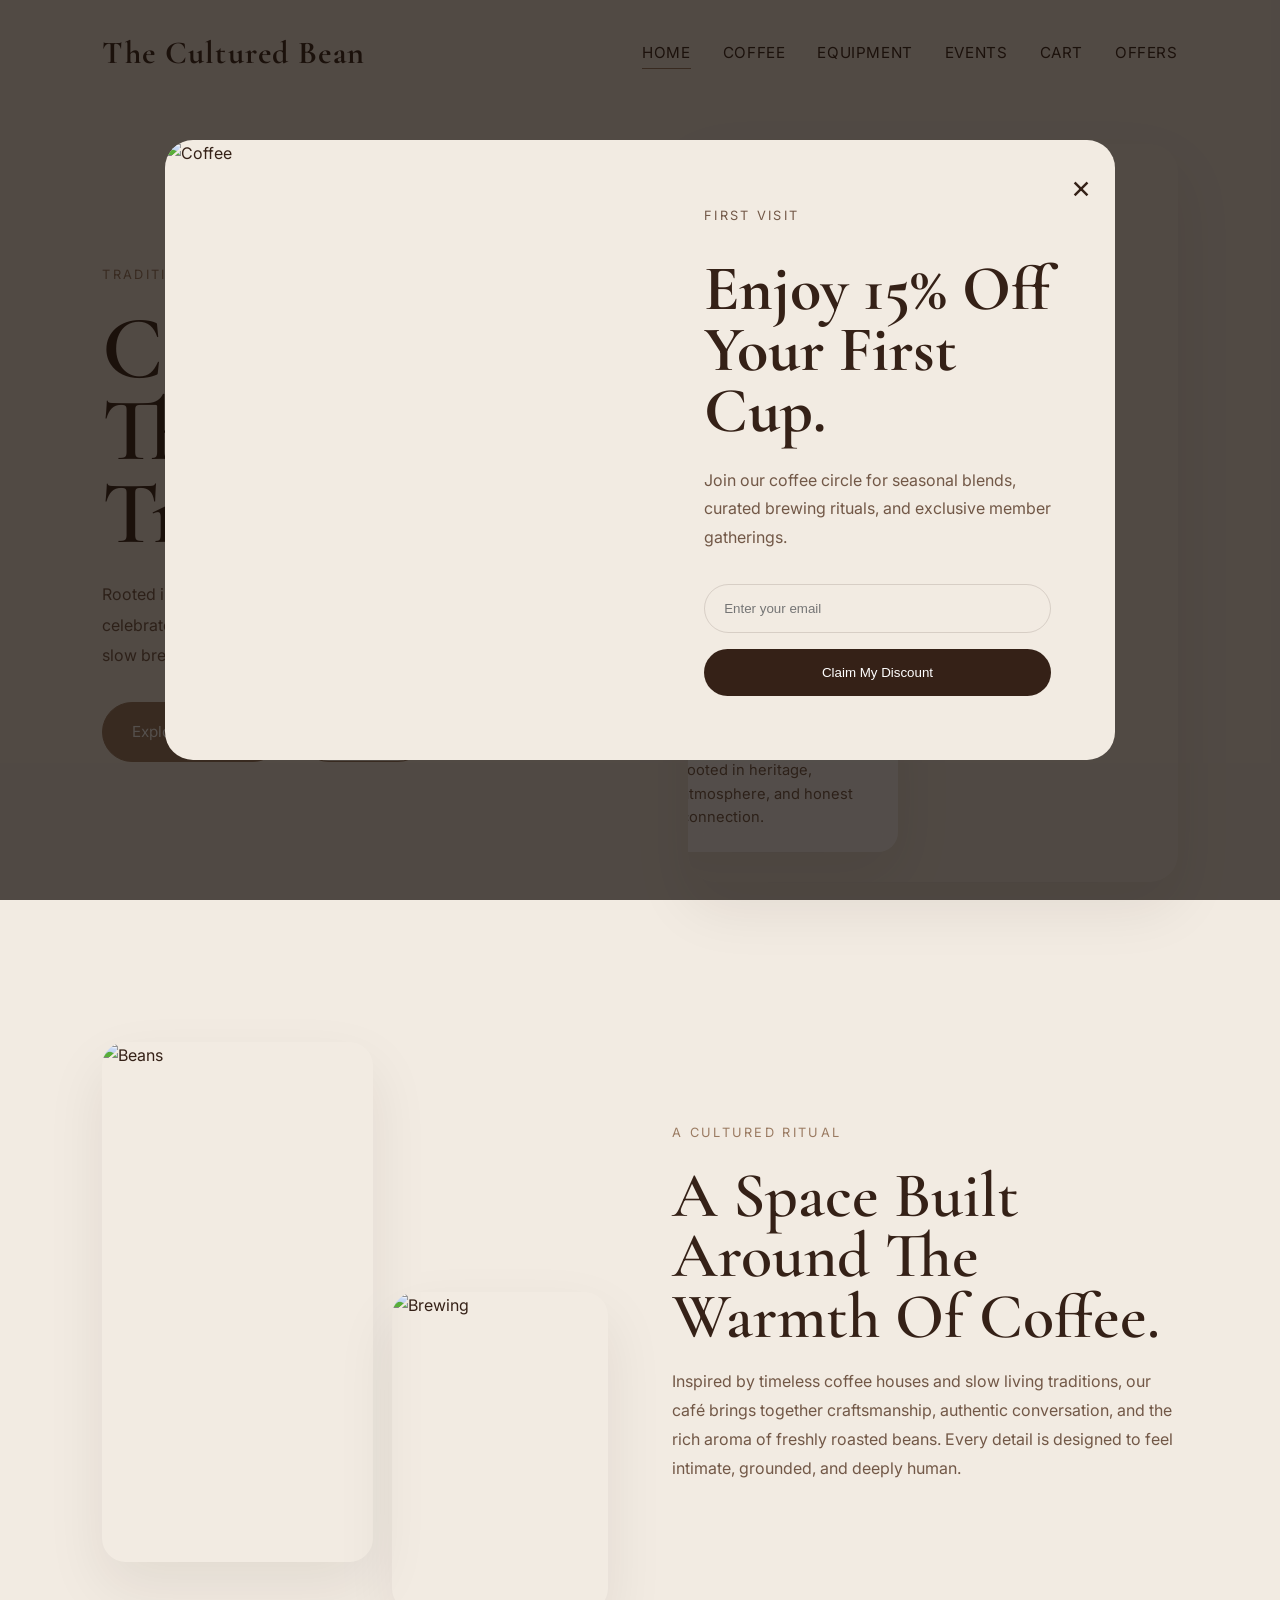
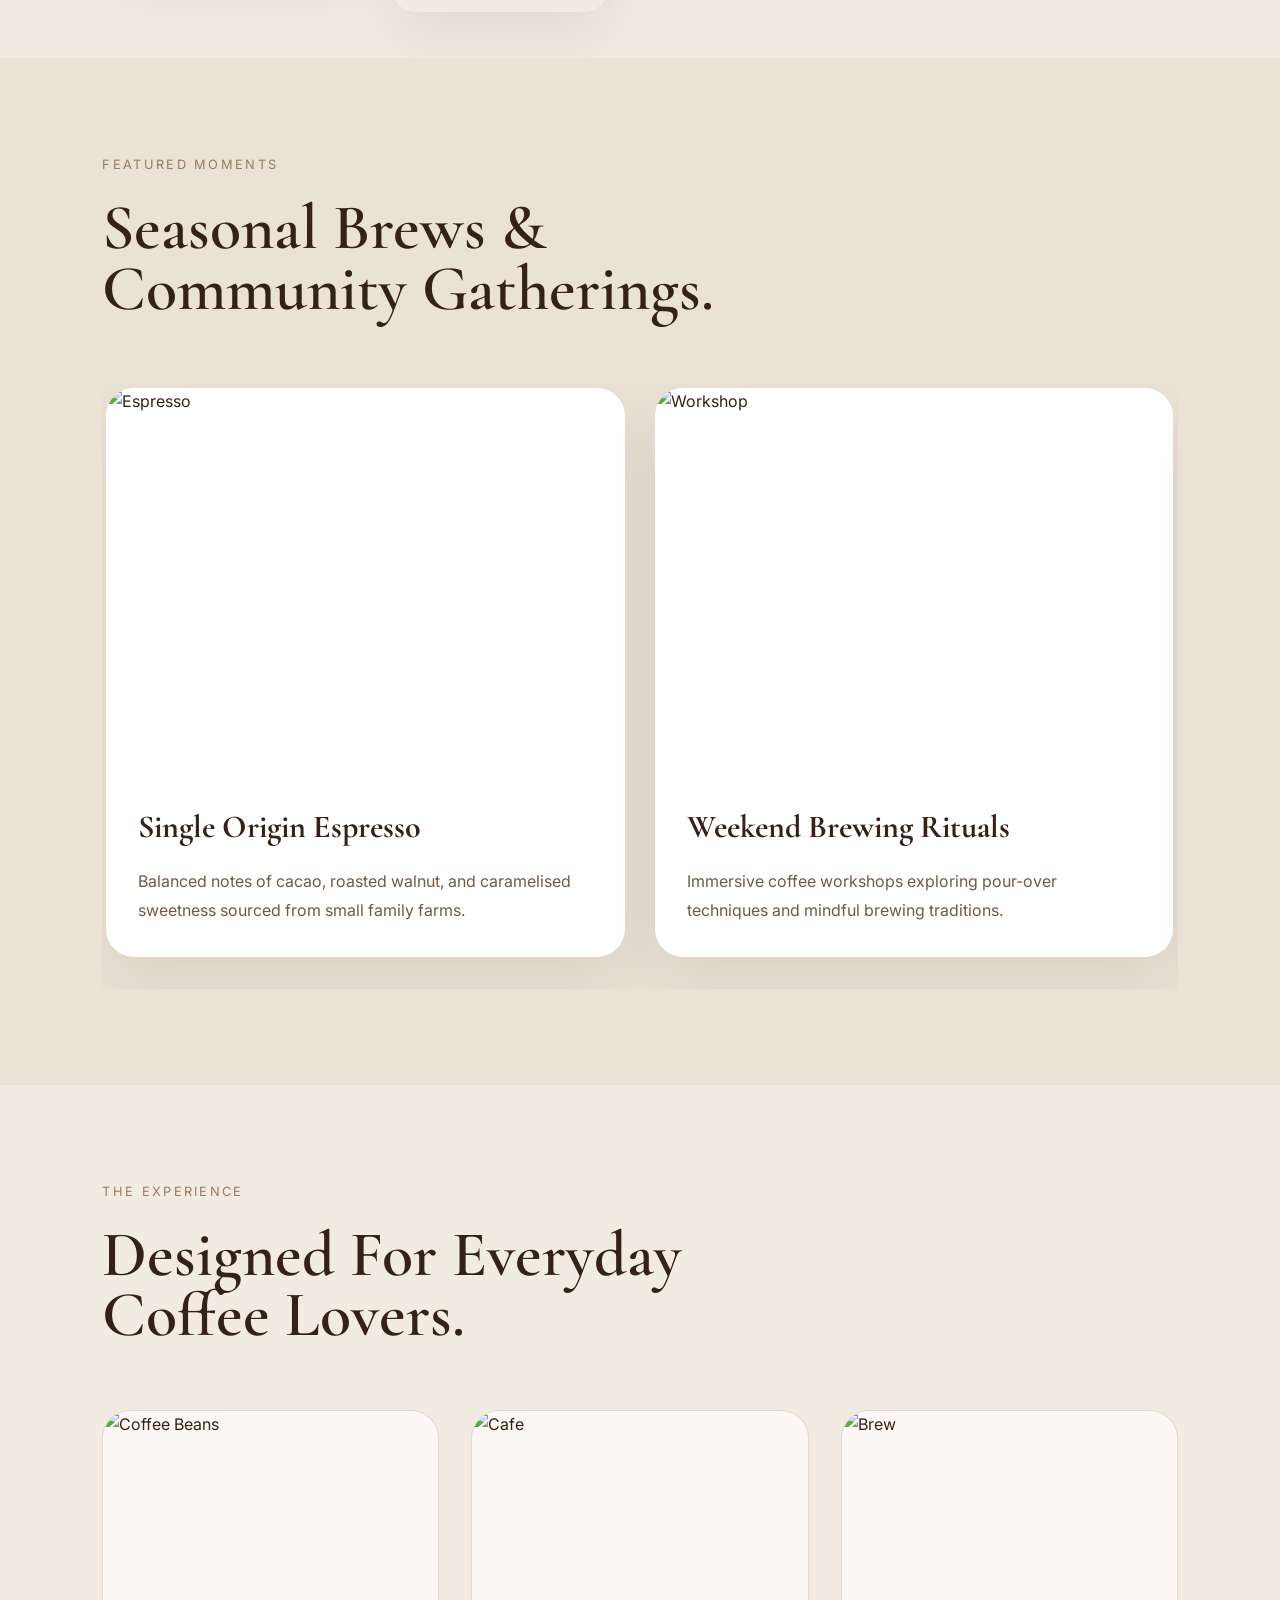
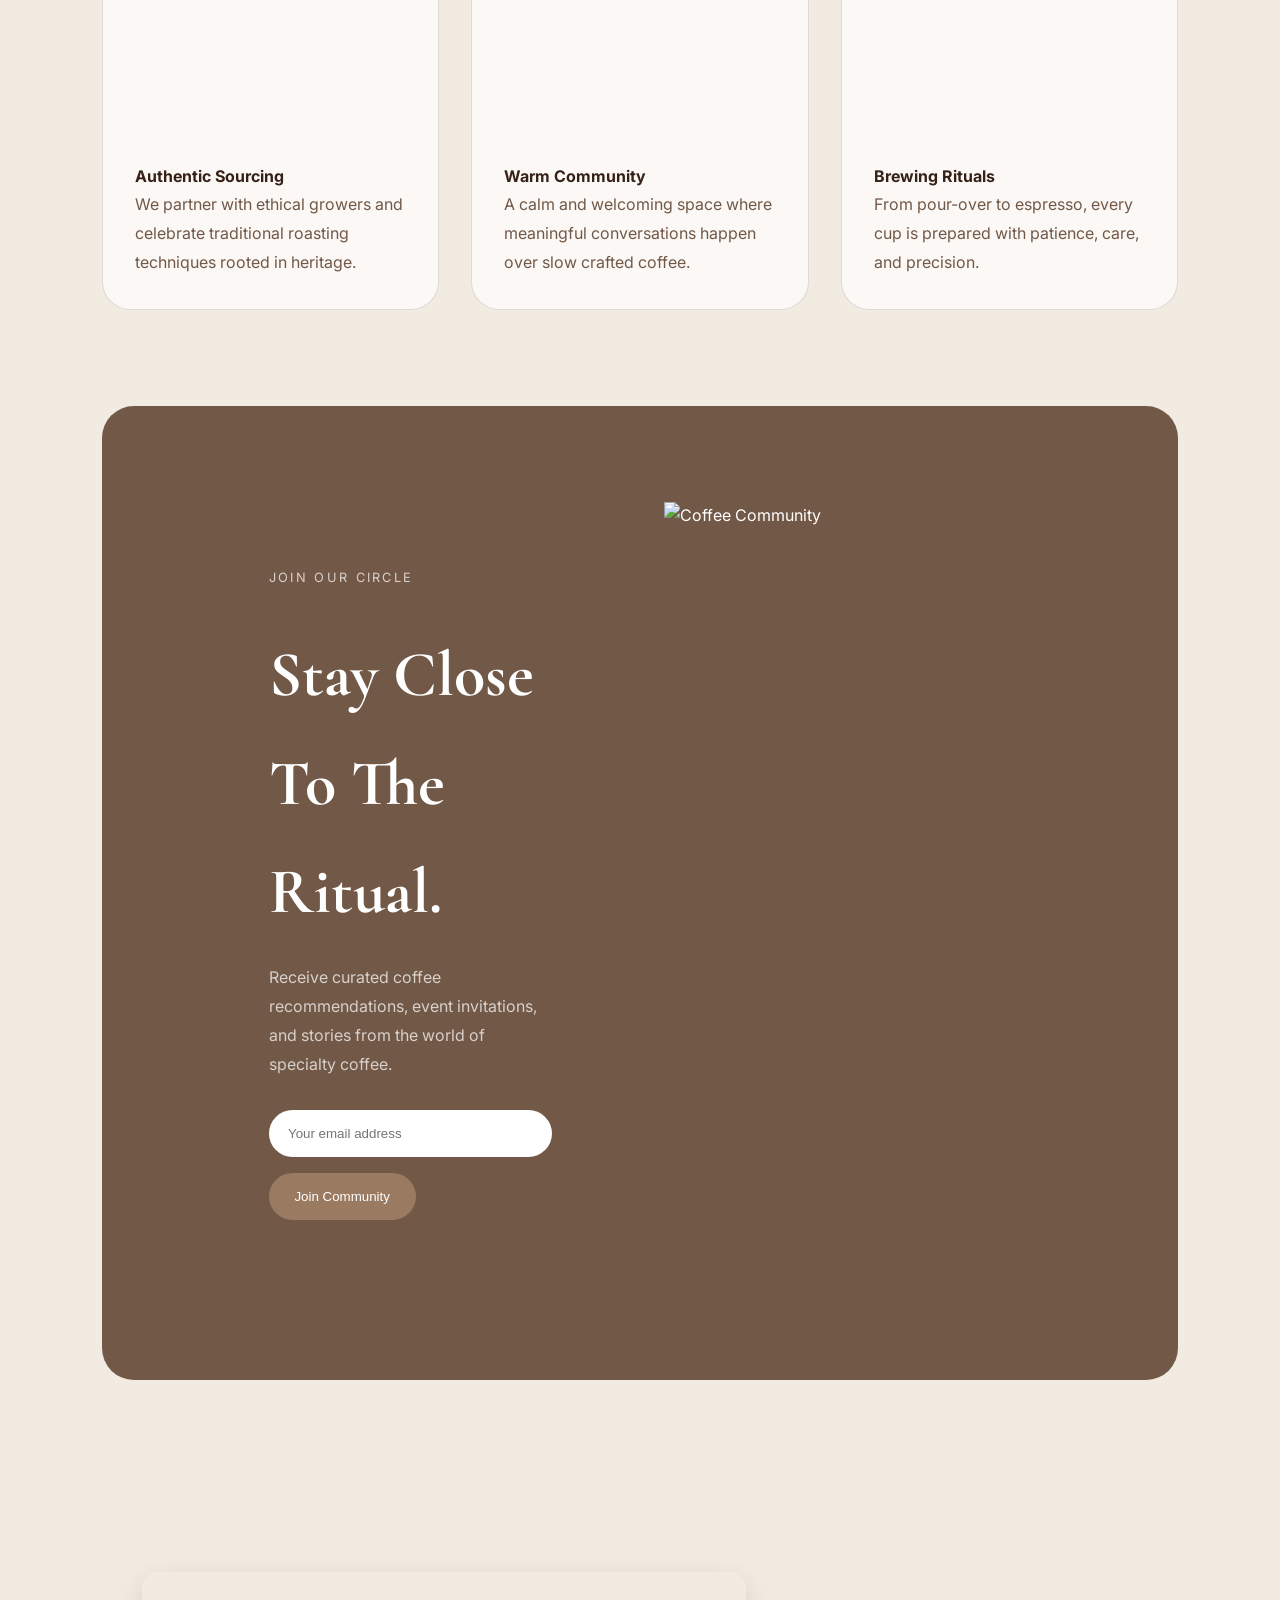
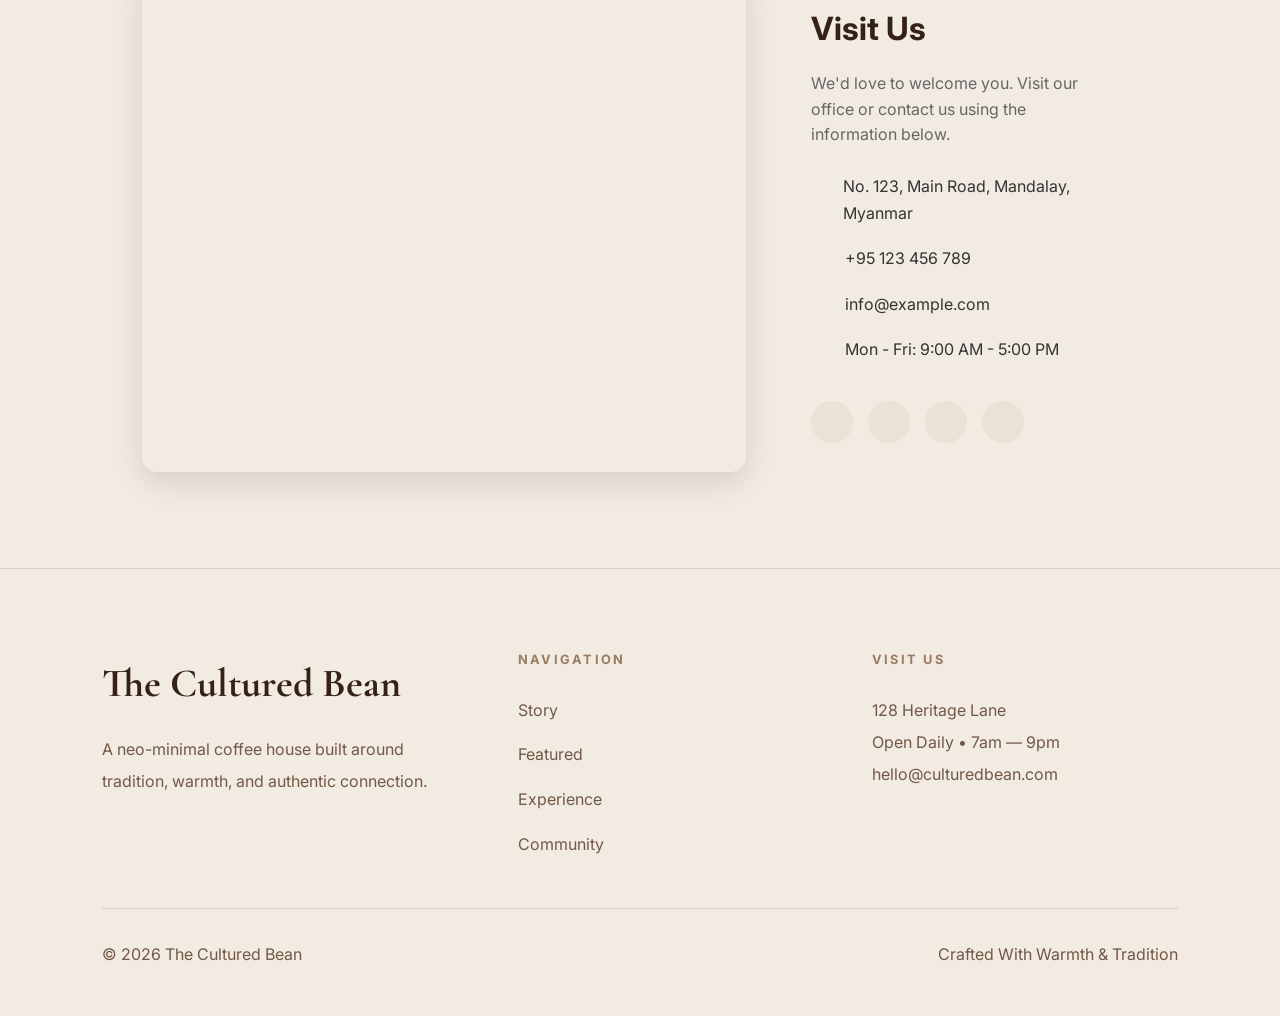
==== commit 5134fba6: "Clean up index.html by removing junk text Removed unnecessary text from index.html" ====
--- a/index.html
+++ b/index.html
@@ -3,7 +3,7 @@
   <head>
     <meta charset="UTF-8" />
     <meta name="viewport" content="width=device-width, initial-scale=1.0" />
-    <title>Bean Boutique</title>
+    <title>The Cultured Bean</title>
     <link rel="preconnect" href="https://fonts.googleapis.com" />
     <link rel="preconnect" href="https://fonts.gstatic.com" crossorigin />
     <link
@@ -17,6 +17,7 @@
       crossorigin="anonymous"
       referrerpolicy="no-referrer"
     />
+
 
     <!-- Swiper Plugin -->
     <link
@@ -51,10 +52,10 @@
     <!-- HEADER -->
     <header id="header">
       <nav>
-        <a href="#" class="logo">Bean Boutique</a>
+        <a href="#" class="logo">The Cultured Bean</a>
 
         <ul class="nav-links" id="navLinks">
-          <li class="active"><a href="index.html">Home</a></li>
+          <li class="active"><a href="Home.html">Home</a></li>
 
           <li><a href="cs2.html">Coffee</a></li>
 
@@ -66,16 +67,7 @@
           <li><a href="offers.html">Offers</a></li>
         </ul>
 
-        <button
-          type="button"
-          class="menu-btn"
-          id="menuBtn"
-          aria-label="Open navigation"
-          aria-controls="navLinks"
-          aria-expanded="false"
-        >
-          ☰
-        </button>
+        <div class="menu-btn" id="menuBtn">☰</div>
       </nav>
     </header>
 
@@ -85,7 +77,7 @@
         <p class="eyebrow">Tradition • Warmth • Ritual</p>
         <h1 class="hero-title">Coffee For Those Who Truly Live It.</h1>
         <p class="hero-copy">
-          Rooted in tradition and crafted with intention, Bean Boutique
+          Rooted in tradition and crafted with intention, The Cultured Bean
           celebrates the quiet rituals of coffee through carefully sourced
           beans, slow brewing methods, and meaningful gatherings.
         </p>
@@ -334,7 +326,7 @@
     <footer>
       <div class="footer-grid">
         <div class="footer-brand">
-          <h3>Bean Boutique</h3>
+          <h3>The Cultured Bean</h3>
           <p>
             A neo-minimal coffee house built around tradition, warmth, and
             authentic connection.
@@ -355,12 +347,12 @@
           <h4 class="eyebrow">Visit Us</h4>
           <p>128 Heritage Lane</p>
           <p>Open Daily • 7am — 9pm</p>
-          <p>hello@beanboutique.com</p>
+          <p>hello@culturedbean.com</p>
         </div>
       </div>
 
       <div class="footer-bottom">
-        <p>© 2026 Bean Boutique</p>
+        <p>© 2026 The Cultured Bean</p>
         <p>Crafted With Warmth & Tradition</p>
       </div>
     </footer>
@@ -384,8 +376,7 @@
       console.log(allnavlink.length);
 
       menuBtn.addEventListener("click", () => {
-        const isOpen = navLinks.classList.toggle("active");
-        menuBtn.setAttribute("aria-expanded", isOpen);
+        navLinks.classList.toggle("active");
       });
 
       allnavlink.forEach((link) => {
@@ -401,8 +392,6 @@
         slidesPerView: 1,
         spaceBetween: 30,
         loop: true,
-        observer: true,
-        observeParents: true,
         autoplay: {
           delay: 3500,
         },
@@ -413,10 +402,6 @@
         },
       });
 
-      window.addEventListener("load", () => {
-        swiper.update();
-      });
-
       // REVEAL ANIMATION
       const reveals = document.querySelectorAll(".reveal");
 
--- a/style2.css
+++ b/style2.css
@@ -243,7 +243,7 @@
   box-shadow: var(--shadow);
 }
 
-.home .floating-card h4 {
+.home .floating-card h2 {
   font-family: "Cormorant Garamond", serif;
   font-size: 1.8rem;
   margin-bottom: 0.5rem;
@@ -374,8 +374,8 @@
   padding: 2rem;
 }
 
-.home .experience-card h4,
-.wkshop .experience-card h4 {
+.home .experience-card h3,
+.wkshop .experience-card h3 {
   font-family: "Cormorant Garamond", serif;
   font-size: 2rem;
   margin-bottom: 0.7rem;
@@ -2229,7 +2229,7 @@
   margin-bottom: 0.8rem;
 }
 
-.br .card-content h3 {
+.br .card-content h2 {
   font-family: "Cormorant Garamond", serif;
   font-size: 2rem;
   margin-bottom: 0.4rem;
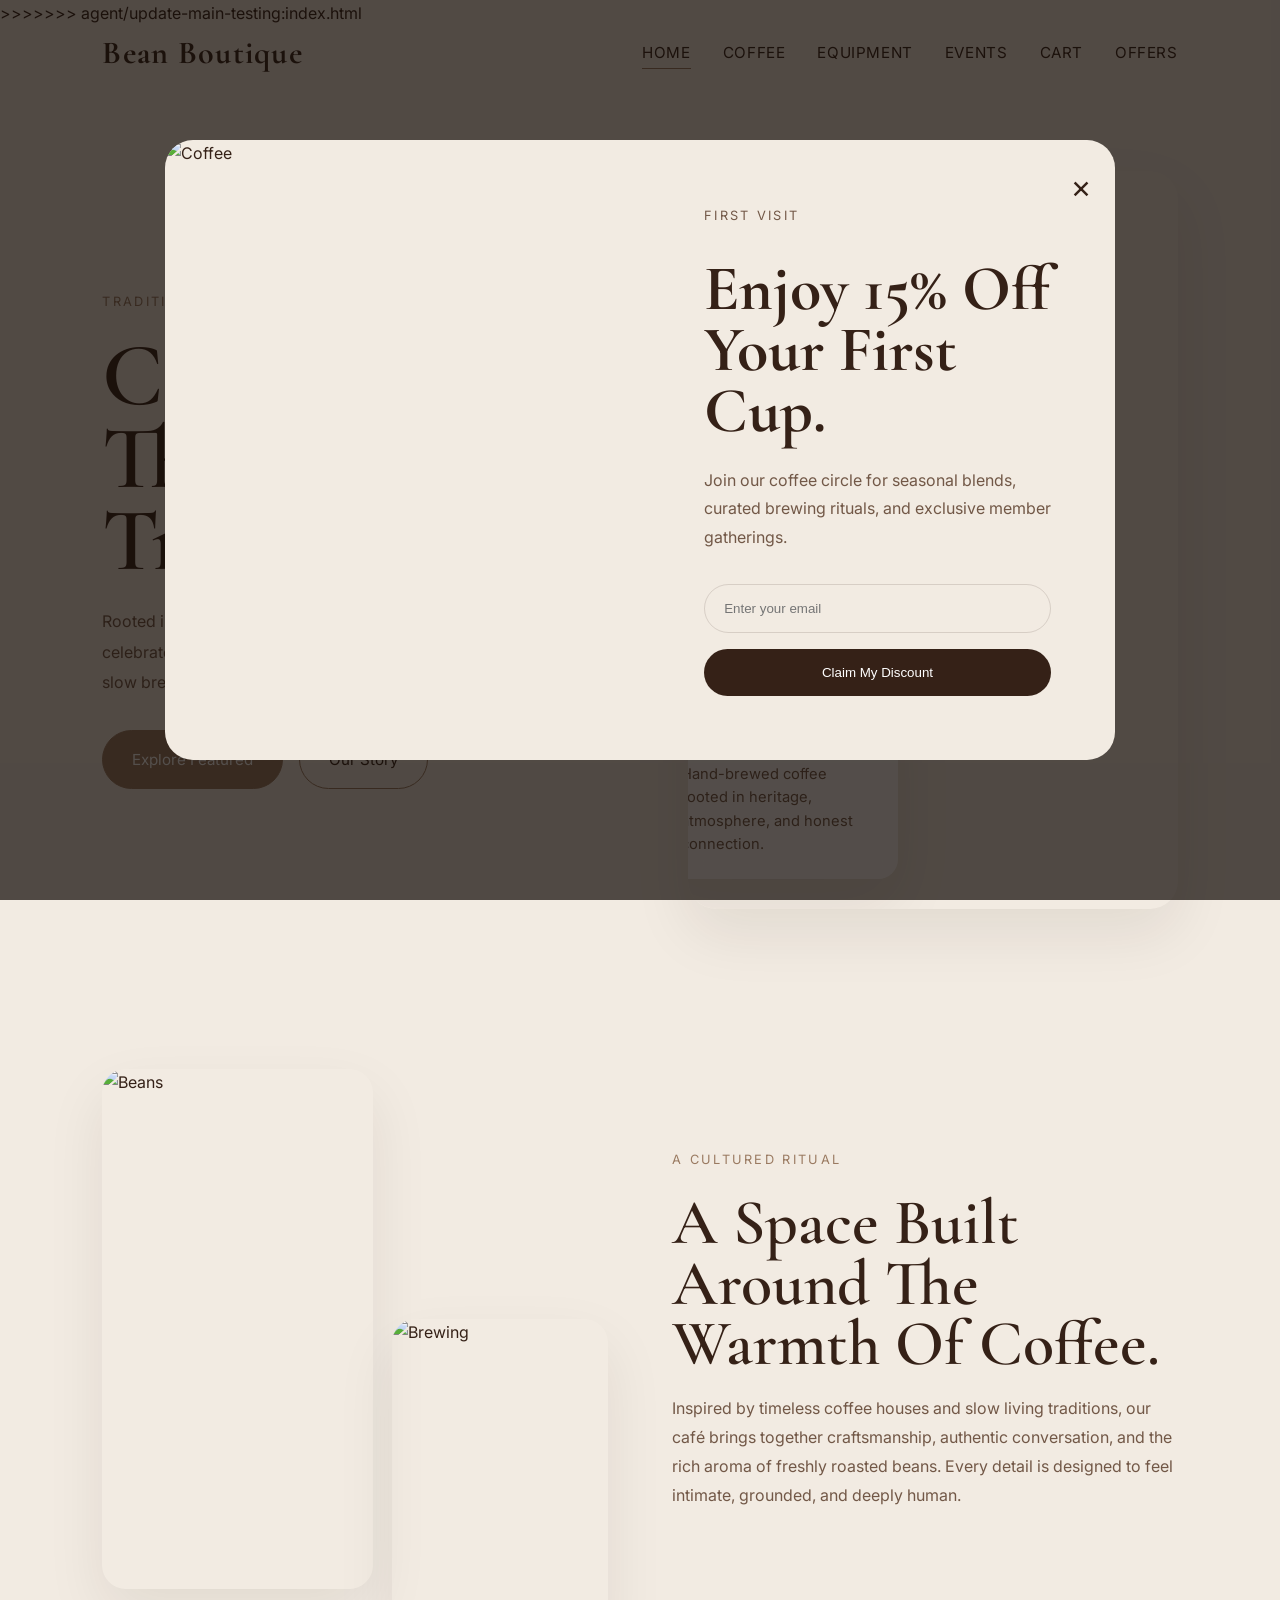
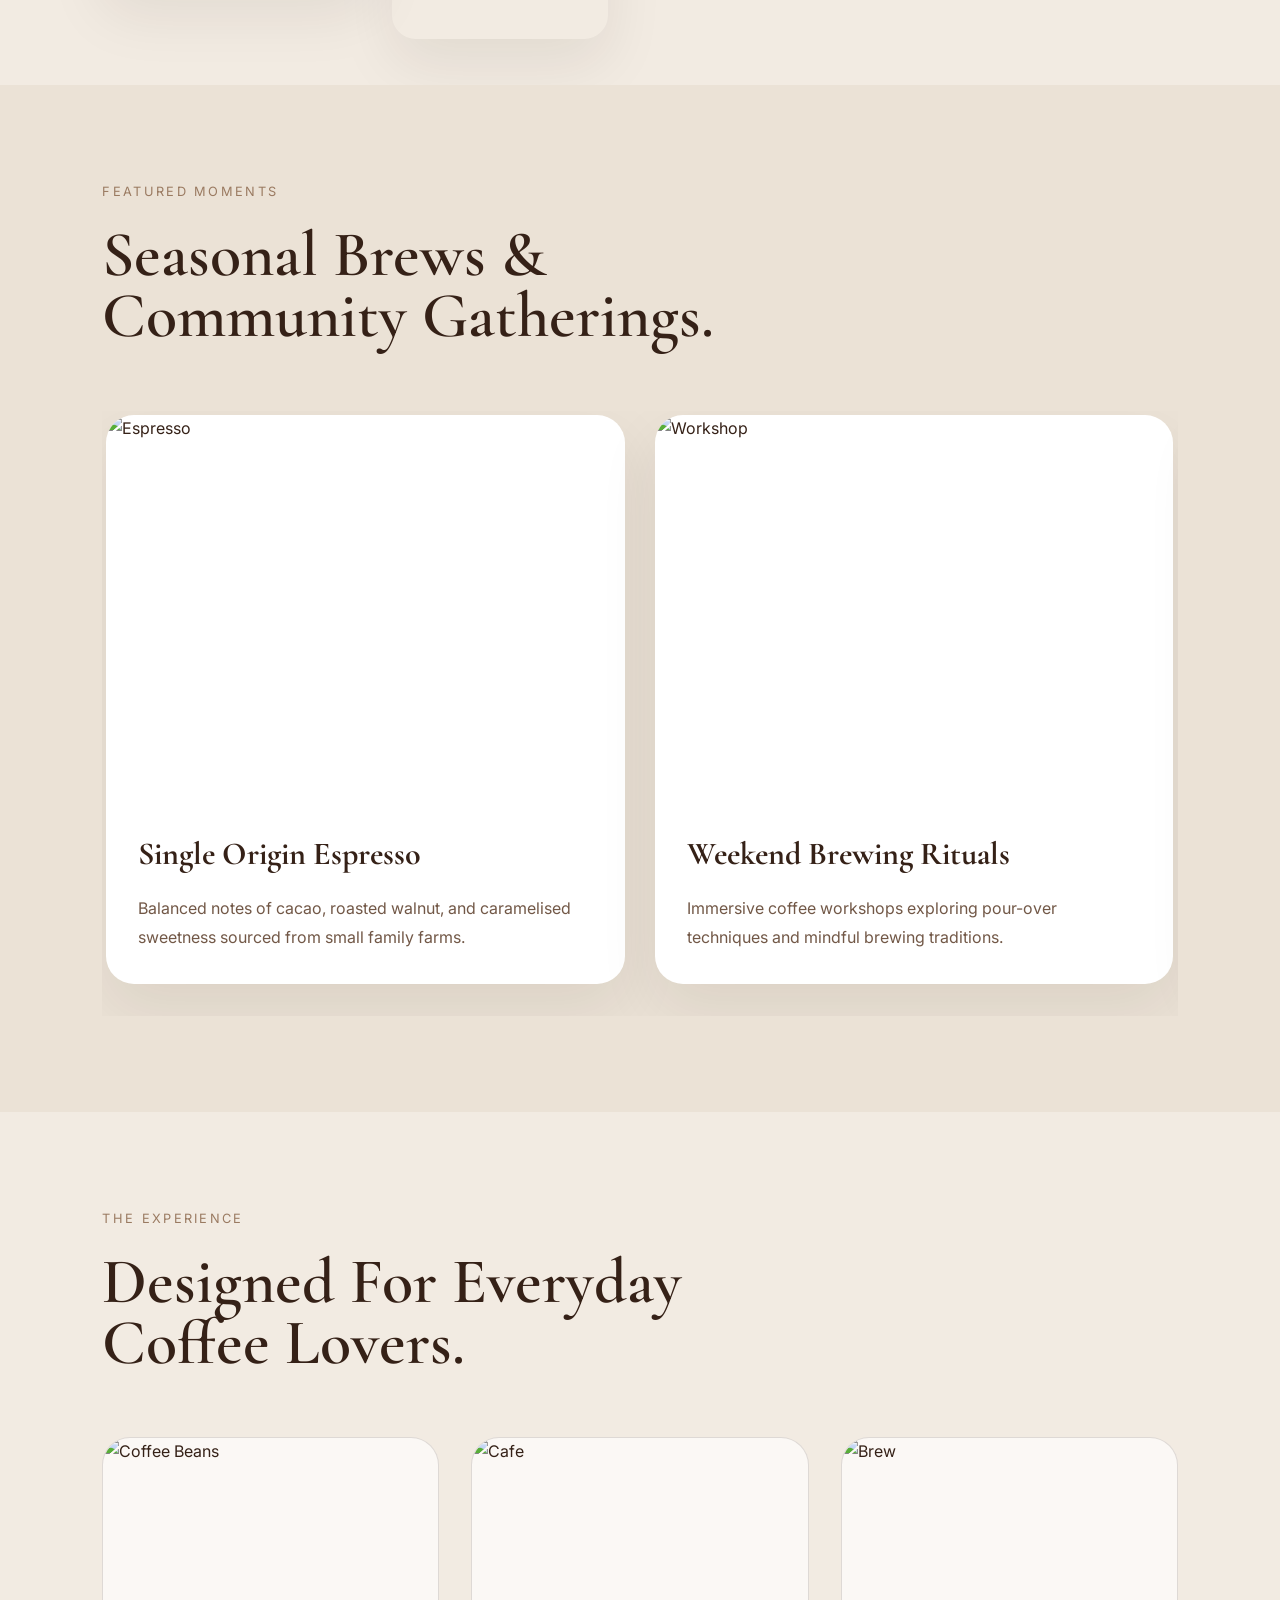
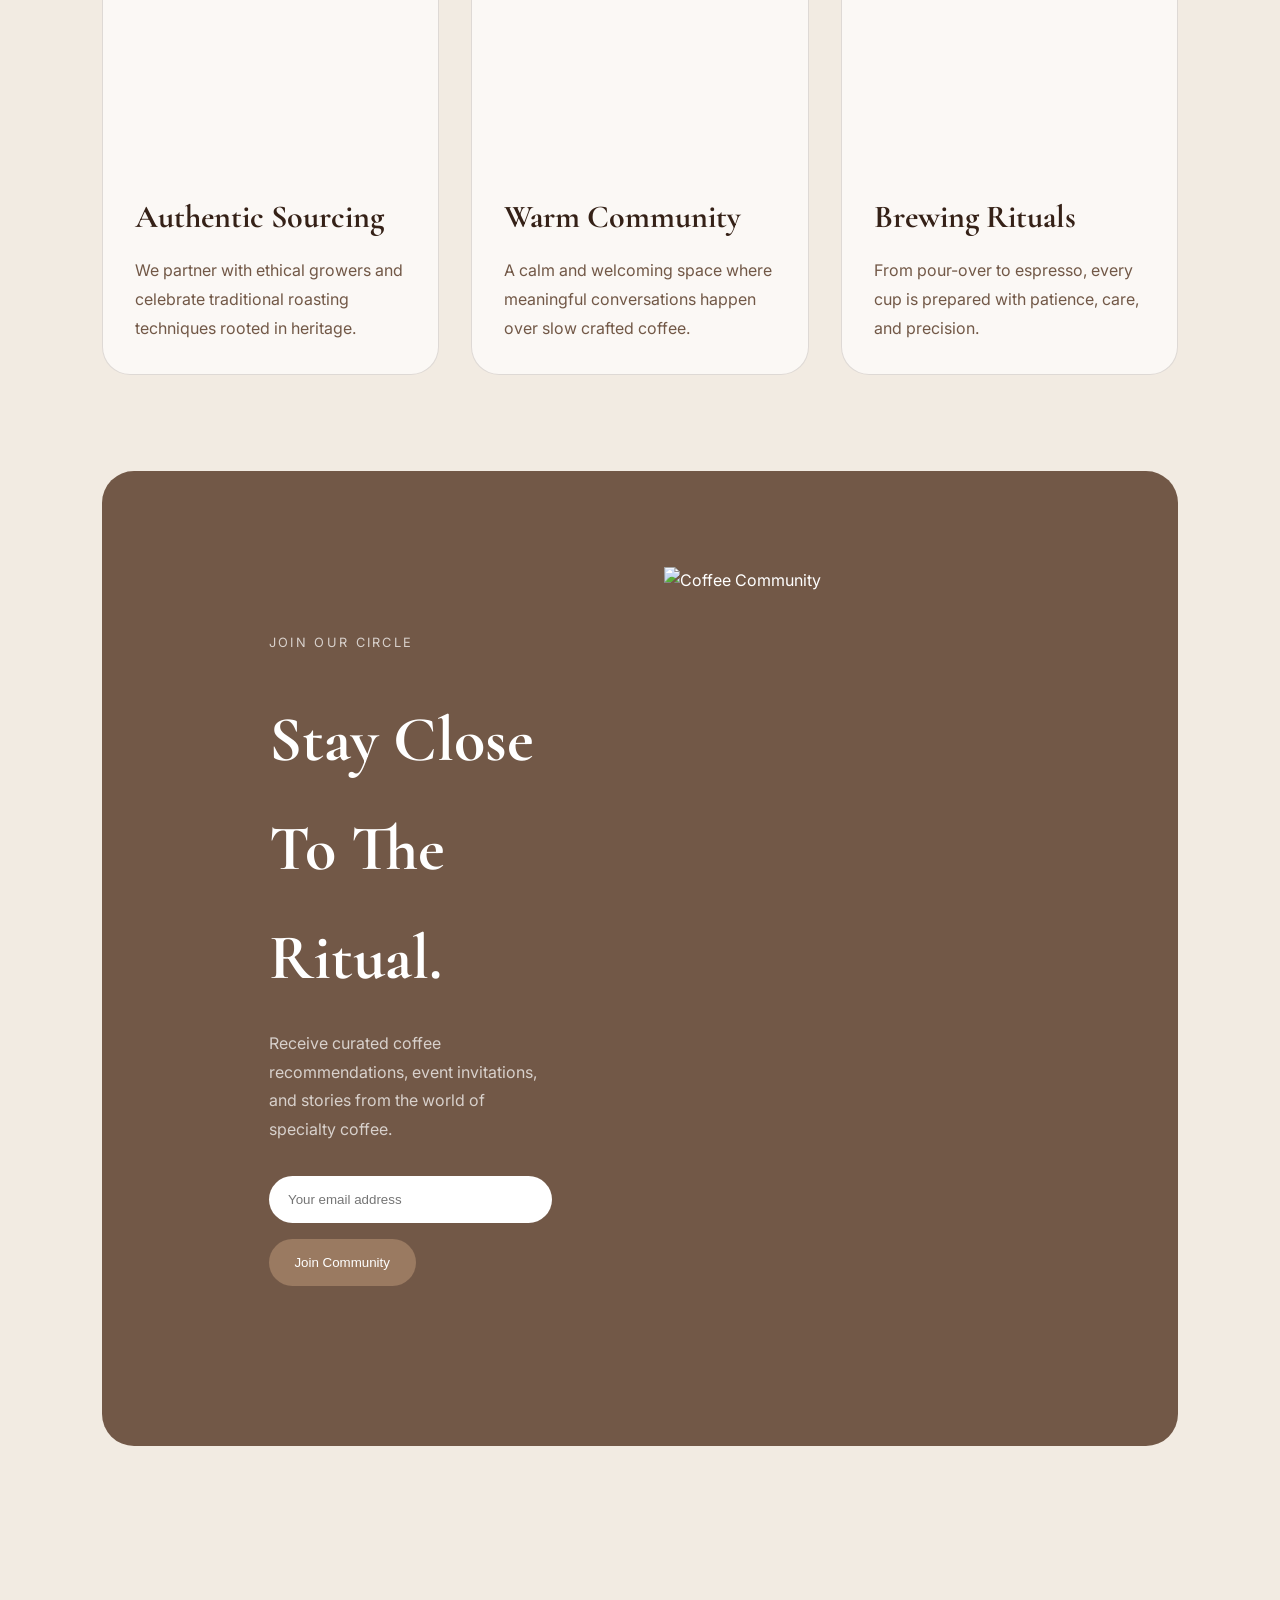
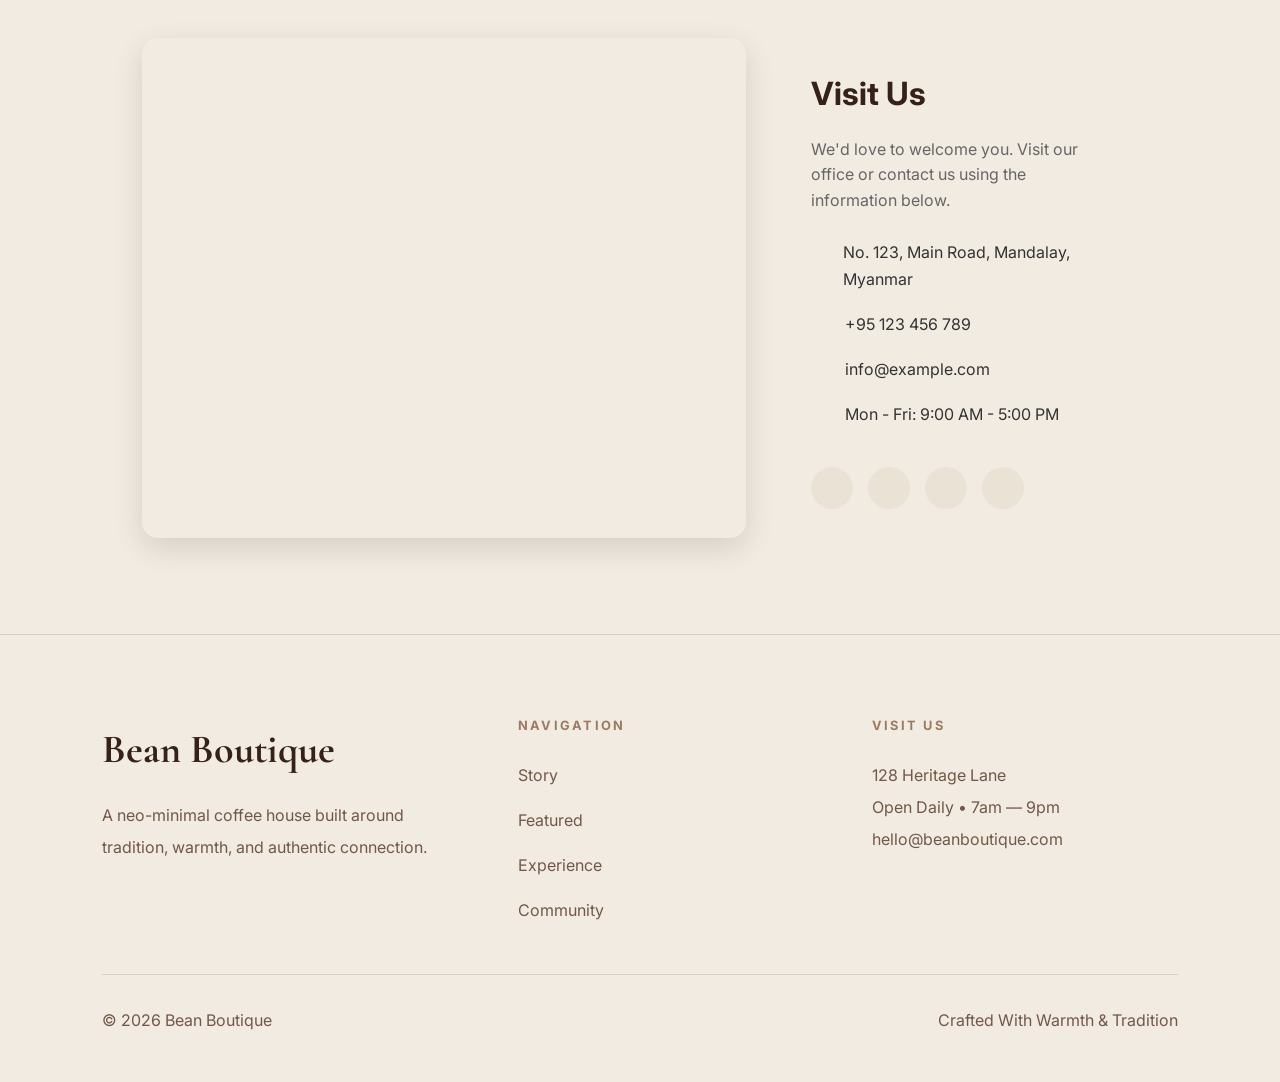
==== commit b574821f: "Resolve merge conflicts" ====
--- a/index.html
+++ b/index.html
@@ -1,31 +1,33 @@
 <!doctype html>
 <html lang="en">
   <head>
-    <meta charset="UTF-8" />
-    <meta name="viewport" content="width=device-width, initial-scale=1.0" />
-    <title>The Cultured Bean</title>
-    <link rel="preconnect" href="https://fonts.googleapis.com" />
-    <link rel="preconnect" href="https://fonts.gstatic.com" crossorigin />
+
+
+    <meta charset="UTF-8">
+    <meta name="viewport" content="width=device-width, initial-scale=1.0">
+    <title>Bean Boutique</title>
+    <link rel="preconnect" href="https://fonts.googleapis.com">
+    <link rel="preconnect" href="https://fonts.gstatic.com" crossorigin>
+>>>>>>> agent/update-main-testing:index.html
     <link
       href="https://fonts.googleapis.com/css2?family=Cormorant+Garamond:wght@400;500;600;700&family=Inter:wght@300;400;500;600&display=swap"
       rel="stylesheet"
-    />
+    >
     <link
       rel="stylesheet"
       href="https://cdnjs.cloudflare.com/ajax/libs/font-awesome/7.0.1/css/all.min.css"
       integrity="sha512-2SwdPD6INVrV/lHTZbO2nodKhrnDdJK9/kg2XD1r9uGqPo1cUbujc+IYdlYdEErWNu69gVcYgdxlmVmzTWnetw=="
       crossorigin="anonymous"
       referrerpolicy="no-referrer"
-    />
-
+    >
 
     <!-- Swiper Plugin -->
     <link
       rel="stylesheet"
       href="https://cdn.jsdelivr.net/npm/swiper@11/swiper-bundle.min.css"
-    />
-
-    <link rel="stylesheet" href="style2.css" />
+    >
+
+    <link rel="stylesheet" href="style2.css">
   </head>
   <body class="home">
     <!-- MODAL -->
@@ -34,7 +36,7 @@
         <img
           src="https://images.unsplash.com/photo-1495474472287-4d71bcdd2085?q=80&w=1400&auto=format&fit=crop"
           alt="Coffee"
-        />
+        >
         <div class="modal-info">
           <span class="close-modal" id="closeModal">&times;</span>
           <p class="eyebrow">First Visit</p>
@@ -43,7 +45,7 @@
             Join our coffee circle for seasonal blends, curated brewing rituals,
             and exclusive member gatherings.
           </p>
-          <input type="email" placeholder="Enter your email" />
+          <input type="email" placeholder="Enter your email">
           <button>Claim My Discount</button>
         </div>
       </div>
@@ -52,10 +54,10 @@
     <!-- HEADER -->
     <header id="header">
       <nav>
-        <a href="#" class="logo">The Cultured Bean</a>
+        <a href="#" class="logo">Bean Boutique</a>
 
         <ul class="nav-links" id="navLinks">
-          <li class="active"><a href="Home.html">Home</a></li>
+          <li class="active"><a href="index.html">Home</a></li>
 
           <li><a href="cs2.html">Coffee</a></li>
 
@@ -67,7 +69,16 @@
           <li><a href="offers.html">Offers</a></li>
         </ul>
 
-        <div class="menu-btn" id="menuBtn">☰</div>
+        <button
+          type="button"
+          class="menu-btn"
+          id="menuBtn"
+          aria-label="Open navigation"
+          aria-controls="navLinks"
+          aria-expanded="false"
+        >
+          ☰
+        </button>
       </nav>
     </header>
 
@@ -77,7 +88,7 @@
         <p class="eyebrow">Tradition • Warmth • Ritual</p>
         <h1 class="hero-title">Coffee For Those Who Truly Live It.</h1>
         <p class="hero-copy">
-          Rooted in tradition and crafted with intention, The Cultured Bean
+          Rooted in tradition and crafted with intention, Bean Boutique
           celebrates the quiet rituals of coffee through carefully sourced
           beans, slow brewing methods, and meaningful gatherings.
         </p>
@@ -92,10 +103,10 @@
         <img
           src="https://images.unsplash.com/photo-1497935586351-b67a49e012bf?q=80&w=1400&auto=format&fit=crop"
           alt="Coffee Shop"
-        />
+        >
 
         <div class="floating-card">
-          <h4>Slow Crafted.</h4>
+          <h2>Slow Crafted.</h2>
           <p>
             Hand-brewed coffee rooted in heritage, atmosphere, and honest
             connection.
@@ -110,11 +121,11 @@
         <img
           src="https://images.unsplash.com/photo-1511920170033-f8396924c348?q=80&w=1200&auto=format&fit=crop"
           alt="Beans"
-        />
+        >
         <img
           src="https://images.unsplash.com/photo-1553292218-4892c2e7e1ae?q=80&w=987&auto=format&fit=crop&ixlib=rb-4.1.0&ixid=M3wxMjA3fDB8MHxwaG90by1wYWdlfHx8fGVufDB8fHx8fA%3D%3D"
           alt="Brewing"
-        />
+        >
       </div>
 
       <div>
@@ -143,7 +154,7 @@
               <img
                 src="https://i.pinimg.com/1200x/dc/28/2b/dc282b8a86f800aa6b7a10269f0624e9.jpg"
                 alt="Espresso"
-              />
+              >
             </div>
             <div class="slide-content">
               <h3>Single Origin Espresso</h3>
@@ -159,7 +170,7 @@
               <img
                 src="https://images.unsplash.com/photo-1558996163-68db2afefba6?q=80&w=2070&auto=format&fit=crop&ixlib=rb-4.1.0&ixid=M3wxMjA3fDB8MHxwaG90by1wYWdlfHx8fGVufDB8fHx8fA%3D%3D"
                 alt="Workshop"
-              />
+              >
             </div>
             <div class="slide-content">
               <h3>Weekend Brewing Rituals</h3>
@@ -175,7 +186,7 @@
               <img
                 src="https://images.unsplash.com/photo-1523247452367-d68f888d4b80?q=80&w=987&auto=format&fit=crop&ixlib=rb-4.1.0&ixid=M3wxMjA3fDB8MHxwaG90by1wYWdlfHx8fGVufDB8fHx8fA%3D%3D"
                 alt="Beans"
-              />
+              >
             </div>
             <div class="slide-content">
               <h3>Reserve Roasted Beans</h3>
@@ -199,9 +210,9 @@
           <img
             src="https://images.unsplash.com/photo-1453614512568-c4024d13c247?q=80&w=1200&auto=format&fit=crop"
             alt="Coffee Beans"
-          />
+          >
           <div class="experience-card-content">
-            <h4>Authentic Sourcing</h4>
+            <h3>Authentic Sourcing</h3>
             <p>
               We partner with ethical growers and celebrate traditional roasting
               techniques rooted in heritage.
@@ -213,9 +224,9 @@
           <img
             src="https://images.unsplash.com/photo-1521017432531-fbd92d768814?q=80&w=1200&auto=format&fit=crop"
             alt="Cafe"
-          />
+          >
           <div class="experience-card-content">
-            <h4>Warm Community</h4>
+            <h3>Warm Community</h3>
             <p>
               A calm and welcoming space where meaningful conversations happen
               over slow crafted coffee.
@@ -227,9 +238,9 @@
           <img
             src="https://i.pinimg.com/1200x/76/dd/e7/76dde7df29620aa71ad922617f767cac.jpg"
             alt="Brew"
-          />
+          >
           <div class="experience-card-content">
-            <h4>Brewing Rituals</h4>
+            <h3>Brewing Rituals</h3>
             <p>
               From pour-over to espresso, every cup is prepared with patience,
               care, and precision.
@@ -250,7 +261,7 @@
         </p>
 
         <form>
-          <input type="email" placeholder="Your email address" />
+          <input type="email" placeholder="Your email address">
           <button type="submit">Join Community</button>
         </form>
       </div>
@@ -258,7 +269,7 @@
       <img
         src="https://images.unsplash.com/photo-1511537190424-bbbab87ac5eb?q=80&w=1400&auto=format&fit=crop"
         alt="Coffee Community"
-      />
+      >
     </section>
 
     <section class="contact-section">
@@ -326,7 +337,7 @@
     <footer>
       <div class="footer-grid">
         <div class="footer-brand">
-          <h3>The Cultured Bean</h3>
+          <h3>Bean Boutique</h3>
           <p>
             A neo-minimal coffee house built around tradition, warmth, and
             authentic connection.
@@ -334,7 +345,7 @@
         </div>
 
         <div>
-          <h4 class="eyebrow">Navigation</h4>
+          <h3 class="eyebrow">Navigation</h3>
           <div class="footer-links">
             <a href="#story">Story</a>
             <a href="#featured">Featured</a>
@@ -344,15 +355,15 @@
         </div>
 
         <div class="footer-contact">
-          <h4 class="eyebrow">Visit Us</h4>
+          <h3 class="eyebrow">Visit Us</h3>
           <p>128 Heritage Lane</p>
           <p>Open Daily • 7am — 9pm</p>
-          <p>hello@culturedbean.com</p>
+          <p>hello@beanboutique.com</p>
         </div>
       </div>
 
       <div class="footer-bottom">
-        <p>© 2026 The Cultured Bean</p>
+        <p>© 2026 Bean Boutique</p>
         <p>Crafted With Warmth & Tradition</p>
       </div>
     </footer>
@@ -376,7 +387,8 @@
       console.log(allnavlink.length);
 
       menuBtn.addEventListener("click", () => {
-        navLinks.classList.toggle("active");
+        const isOpen = navLinks.classList.toggle("active");
+        menuBtn.setAttribute("aria-expanded", isOpen);
       });
 
       allnavlink.forEach((link) => {
@@ -392,6 +404,8 @@
         slidesPerView: 1,
         spaceBetween: 30,
         loop: true,
+        observer: true,
+        observeParents: true,
         autoplay: {
           delay: 3500,
         },
@@ -402,6 +416,10 @@
         },
       });
 
+      window.addEventListener("load", () => {
+        swiper.update();
+      });
+
       // REVEAL ANIMATION
       const reveals = document.querySelectorAll(".reveal");
 
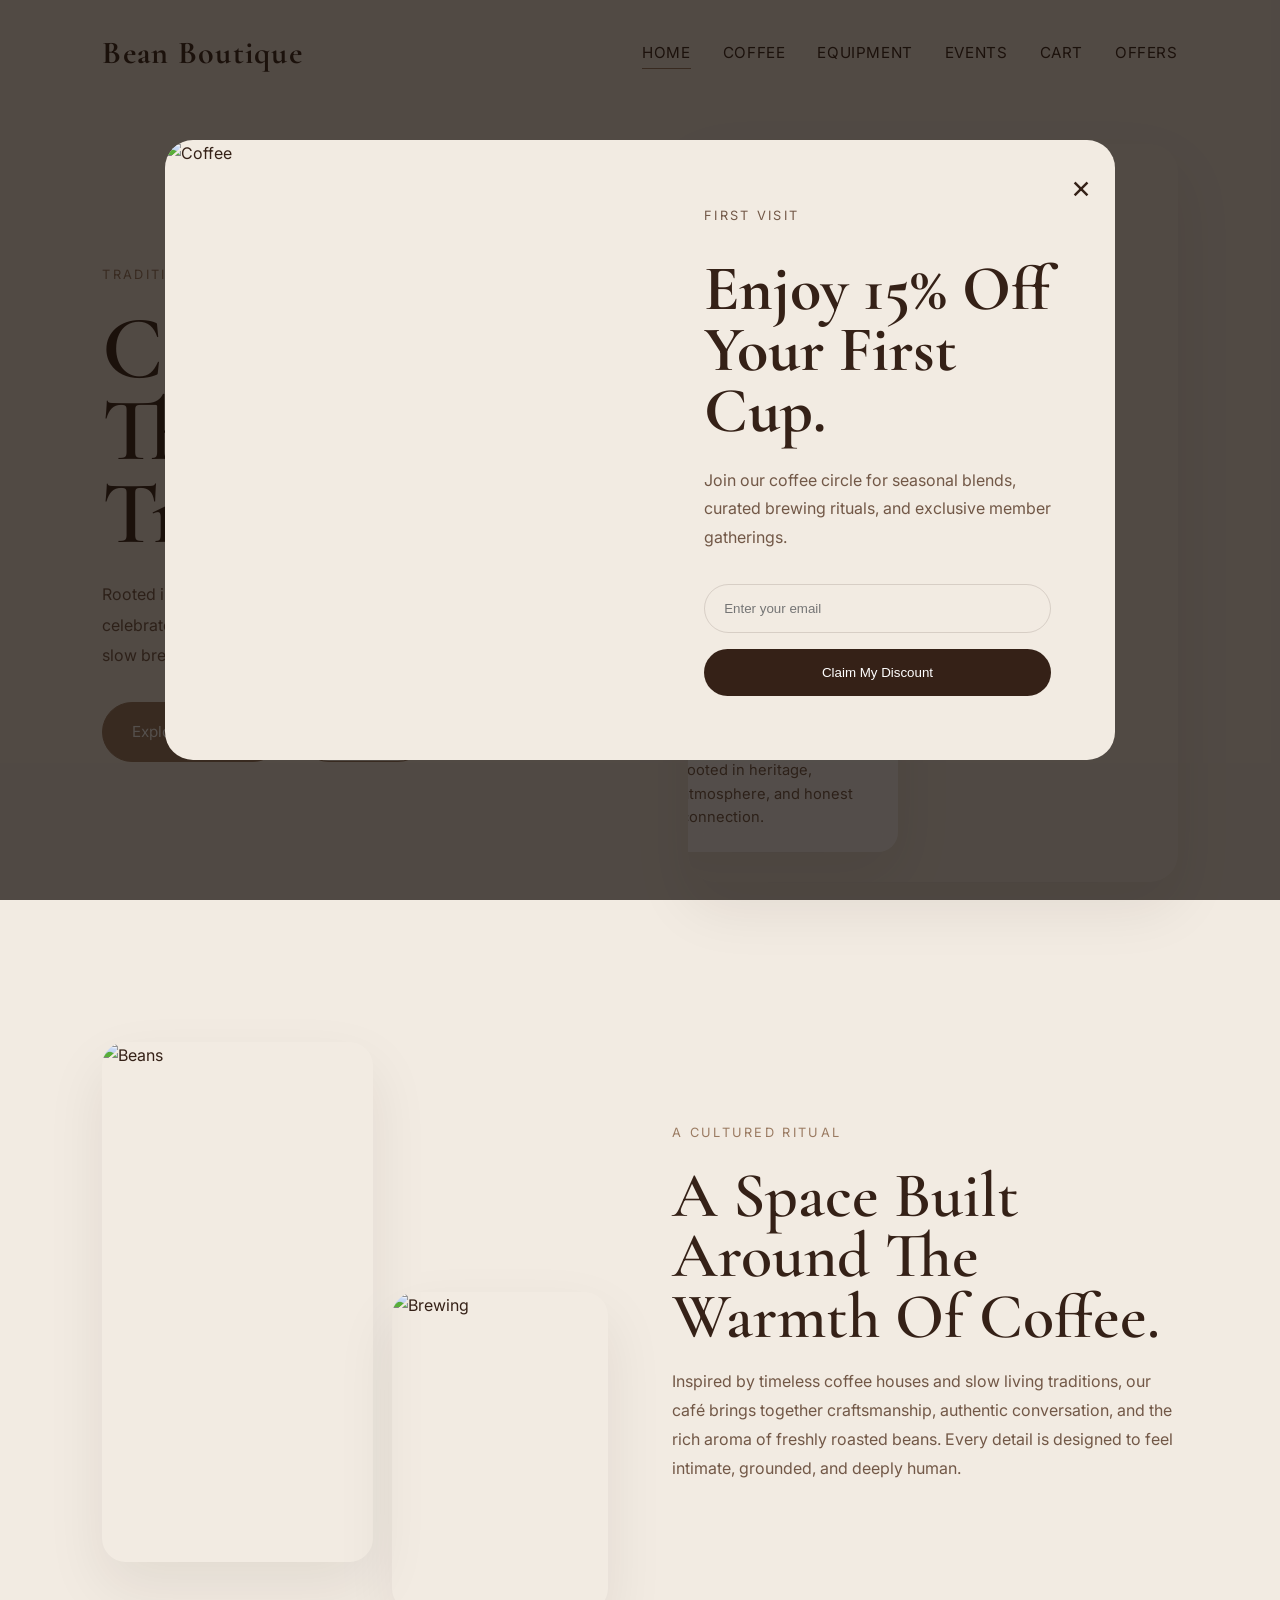
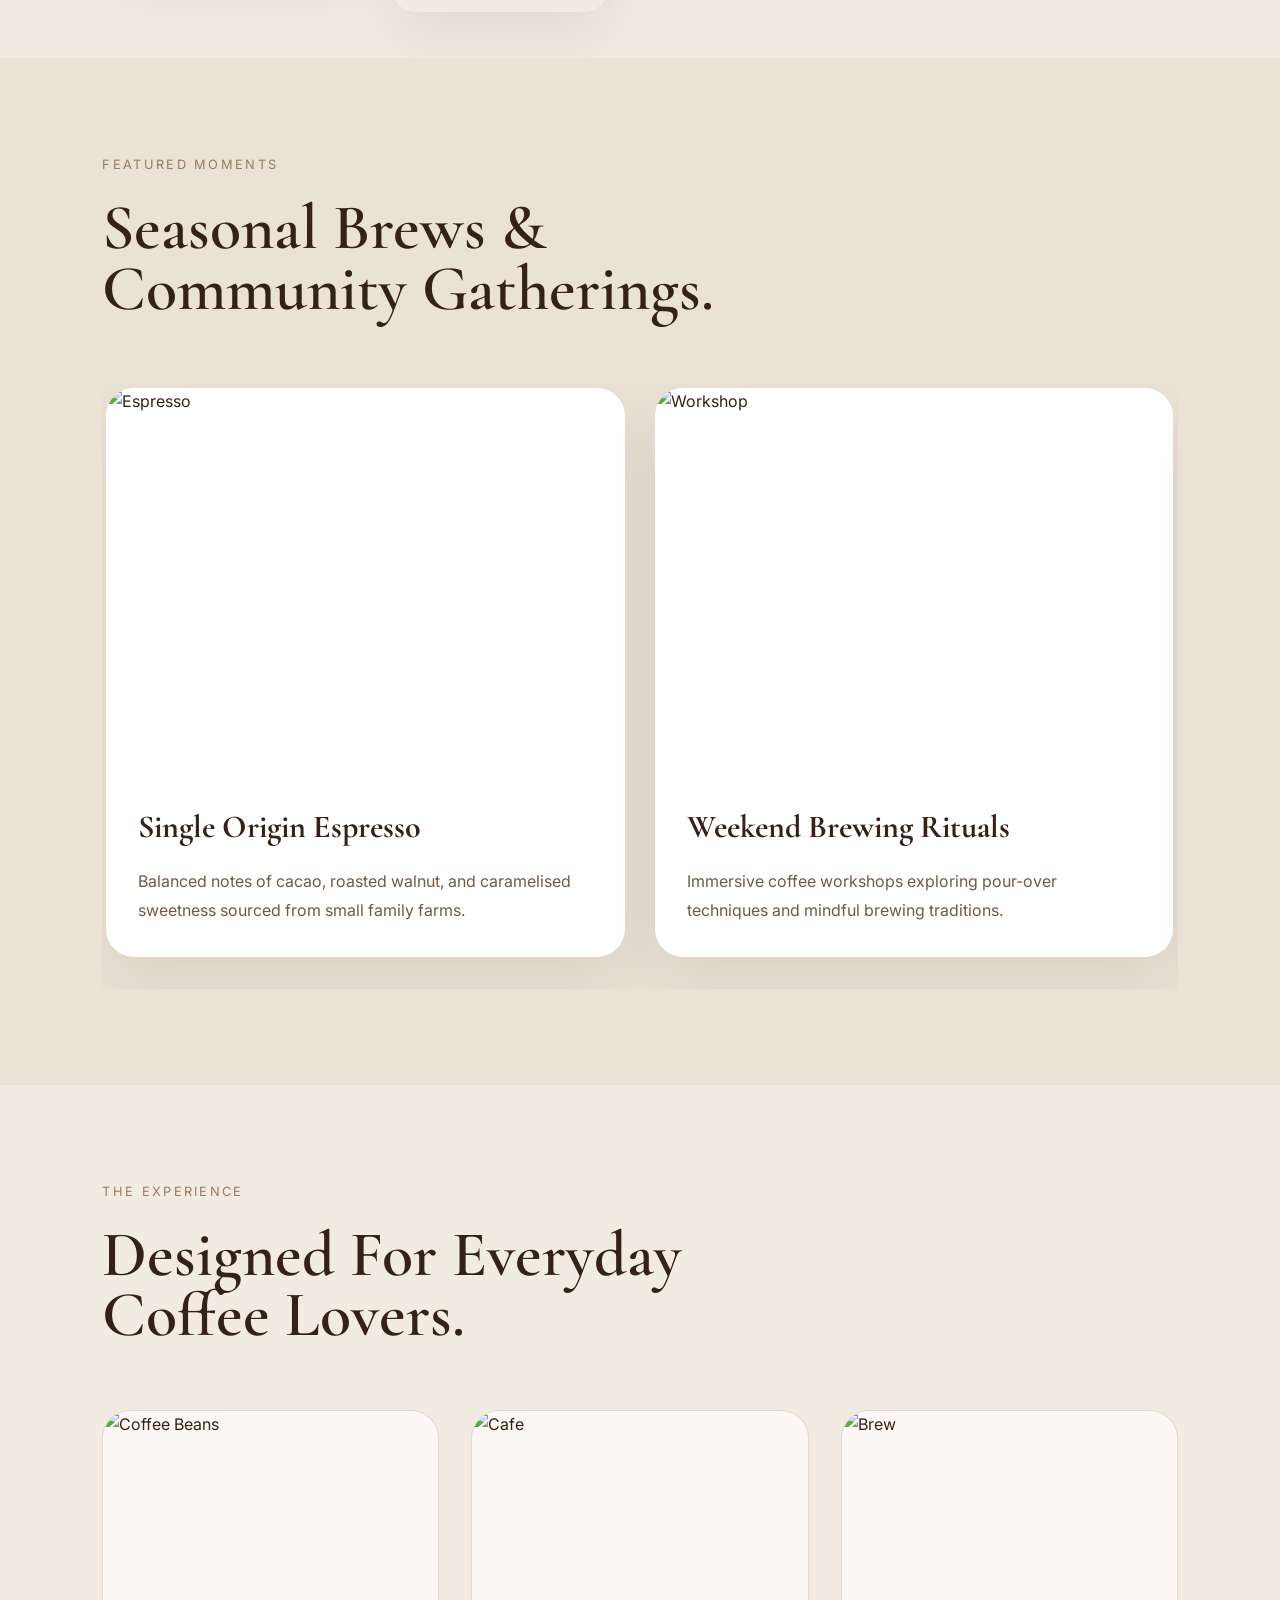
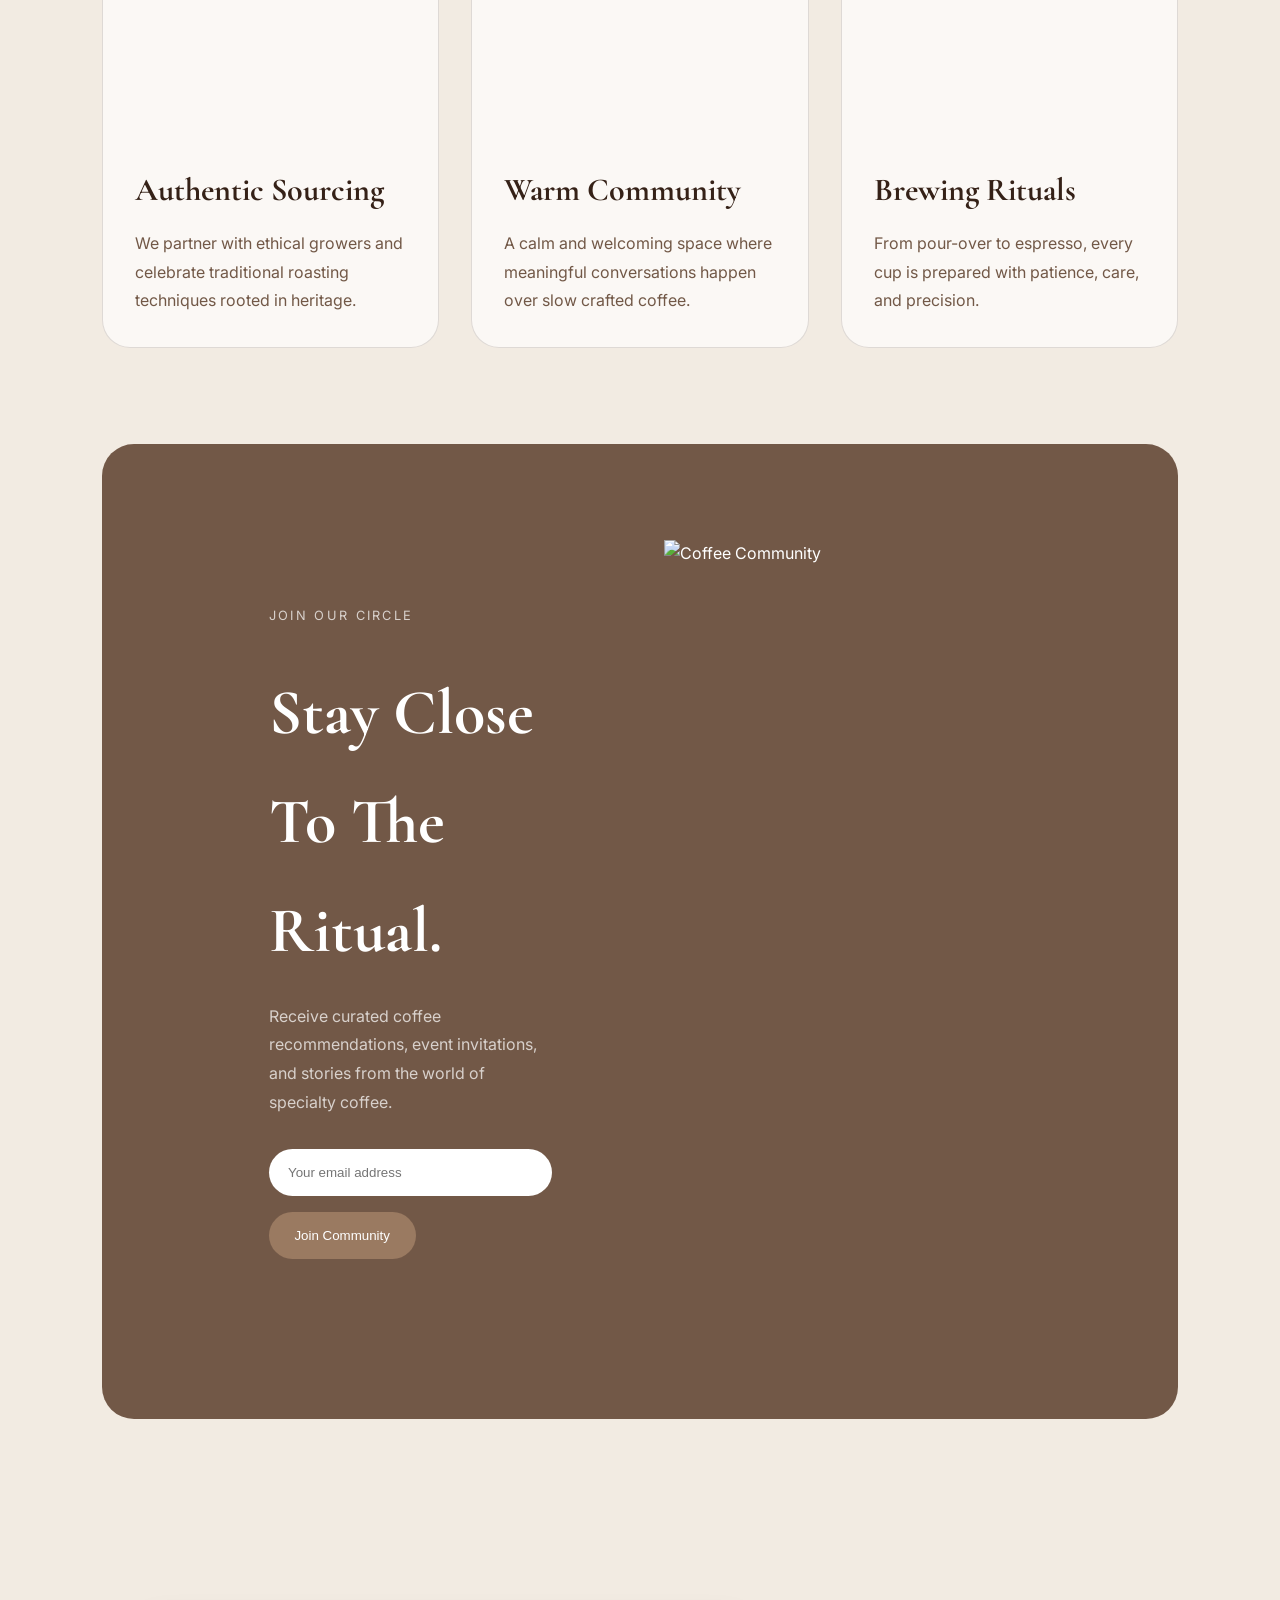
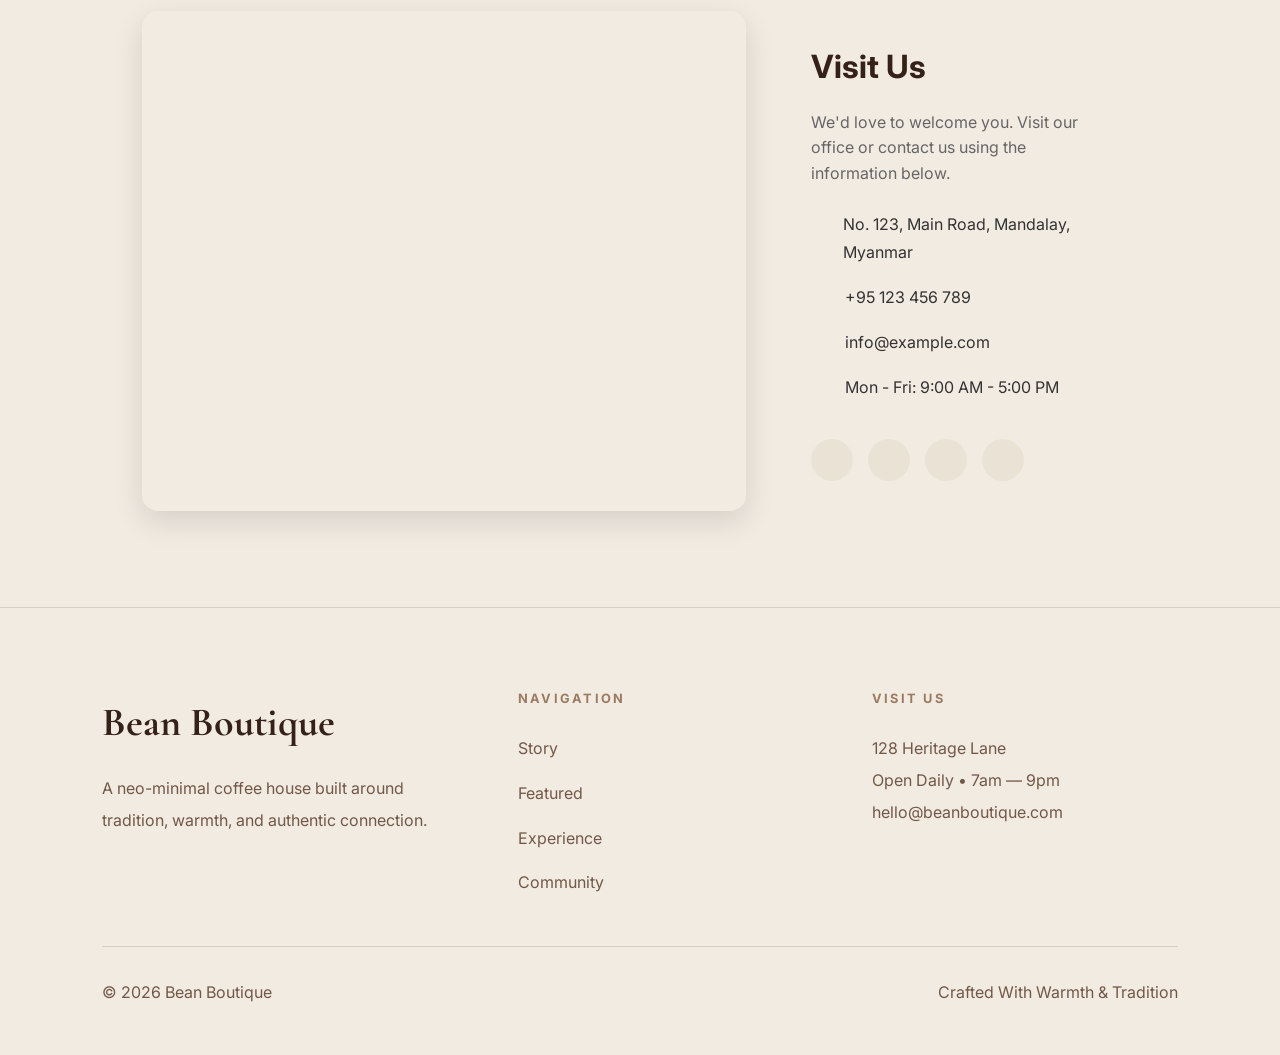
==== commit 76b4031f: "Resolve index conflict" ====
--- a/index.html
+++ b/index.html
@@ -8,7 +8,6 @@
     <title>Bean Boutique</title>
     <link rel="preconnect" href="https://fonts.googleapis.com">
     <link rel="preconnect" href="https://fonts.gstatic.com" crossorigin>
->>>>>>> agent/update-main-testing:index.html
     <link
       href="https://fonts.googleapis.com/css2?family=Cormorant+Garamond:wght@400;500;600;700&family=Inter:wght@300;400;500;600&display=swap"
       rel="stylesheet"
@@ -20,6 +19,9 @@
       crossorigin="anonymous"
       referrerpolicy="no-referrer"
     >
+
+
+
 
     <!-- Swiper Plugin -->
     <link
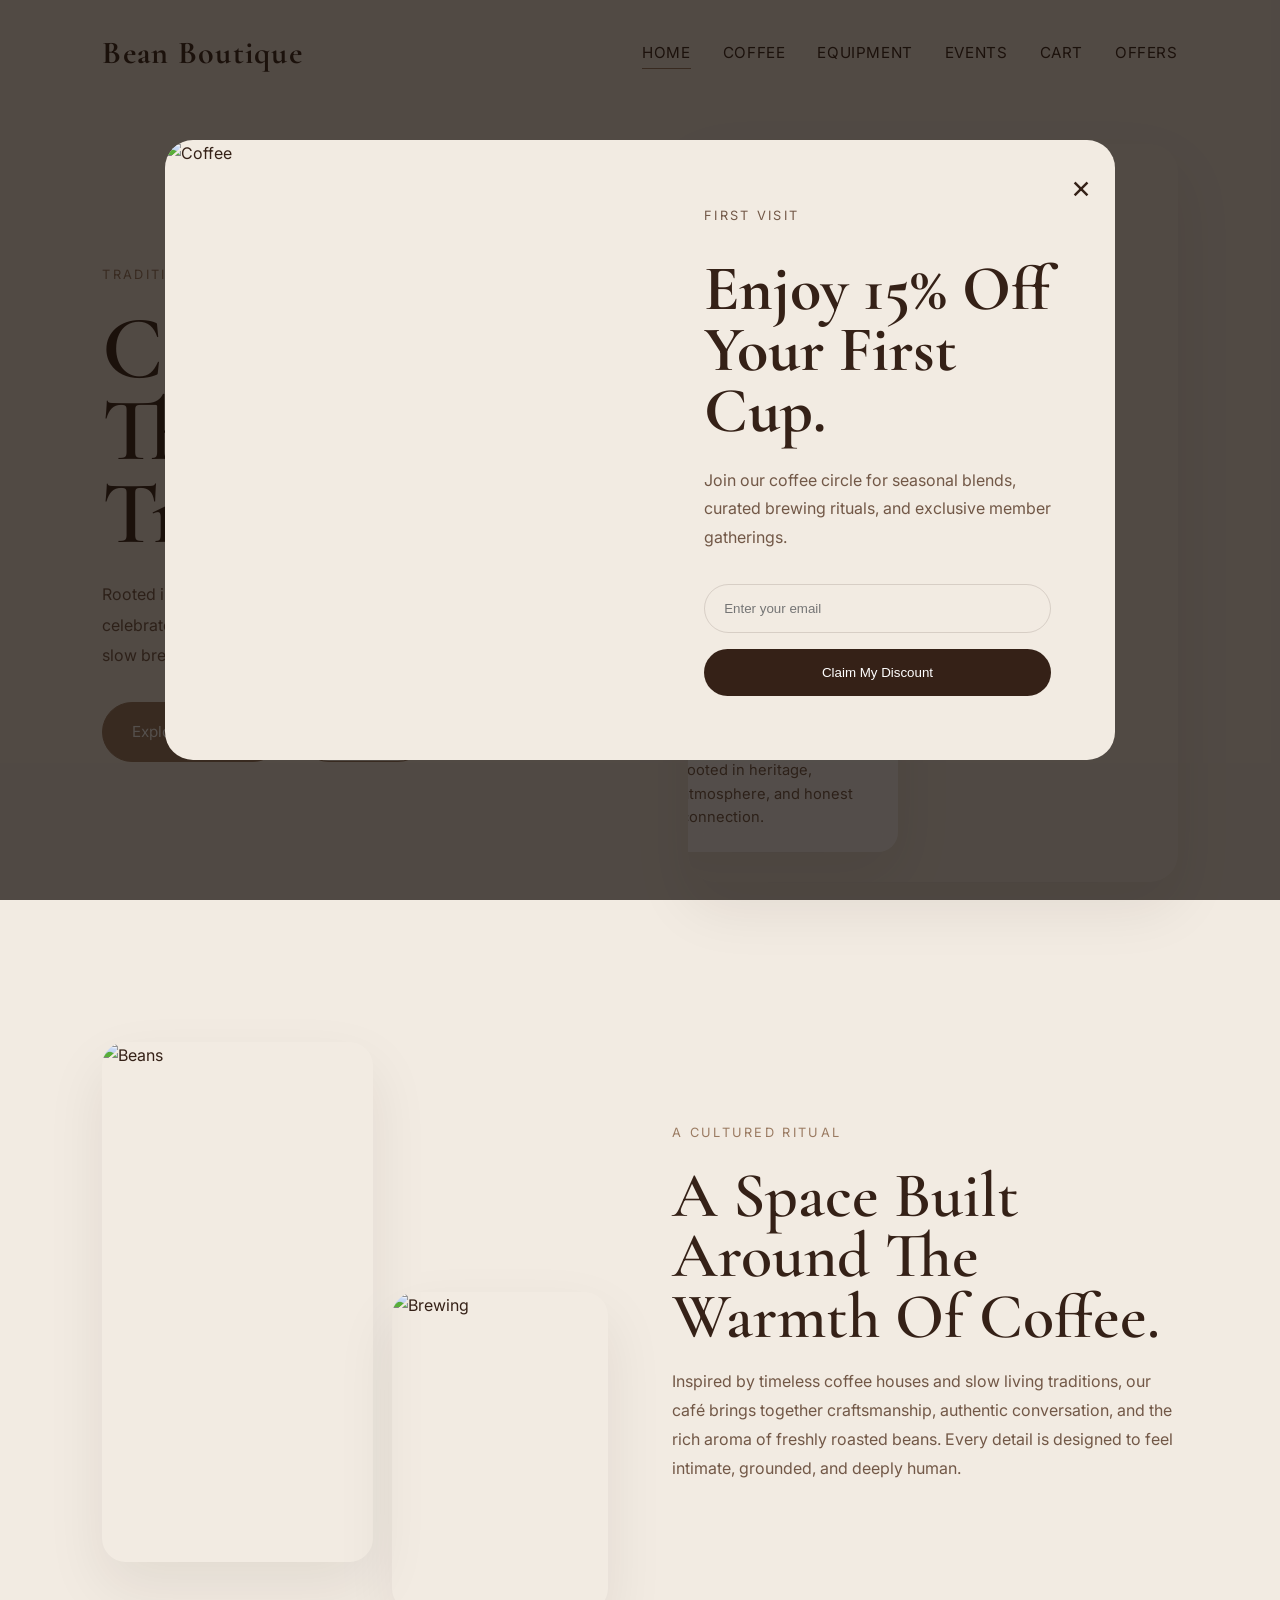
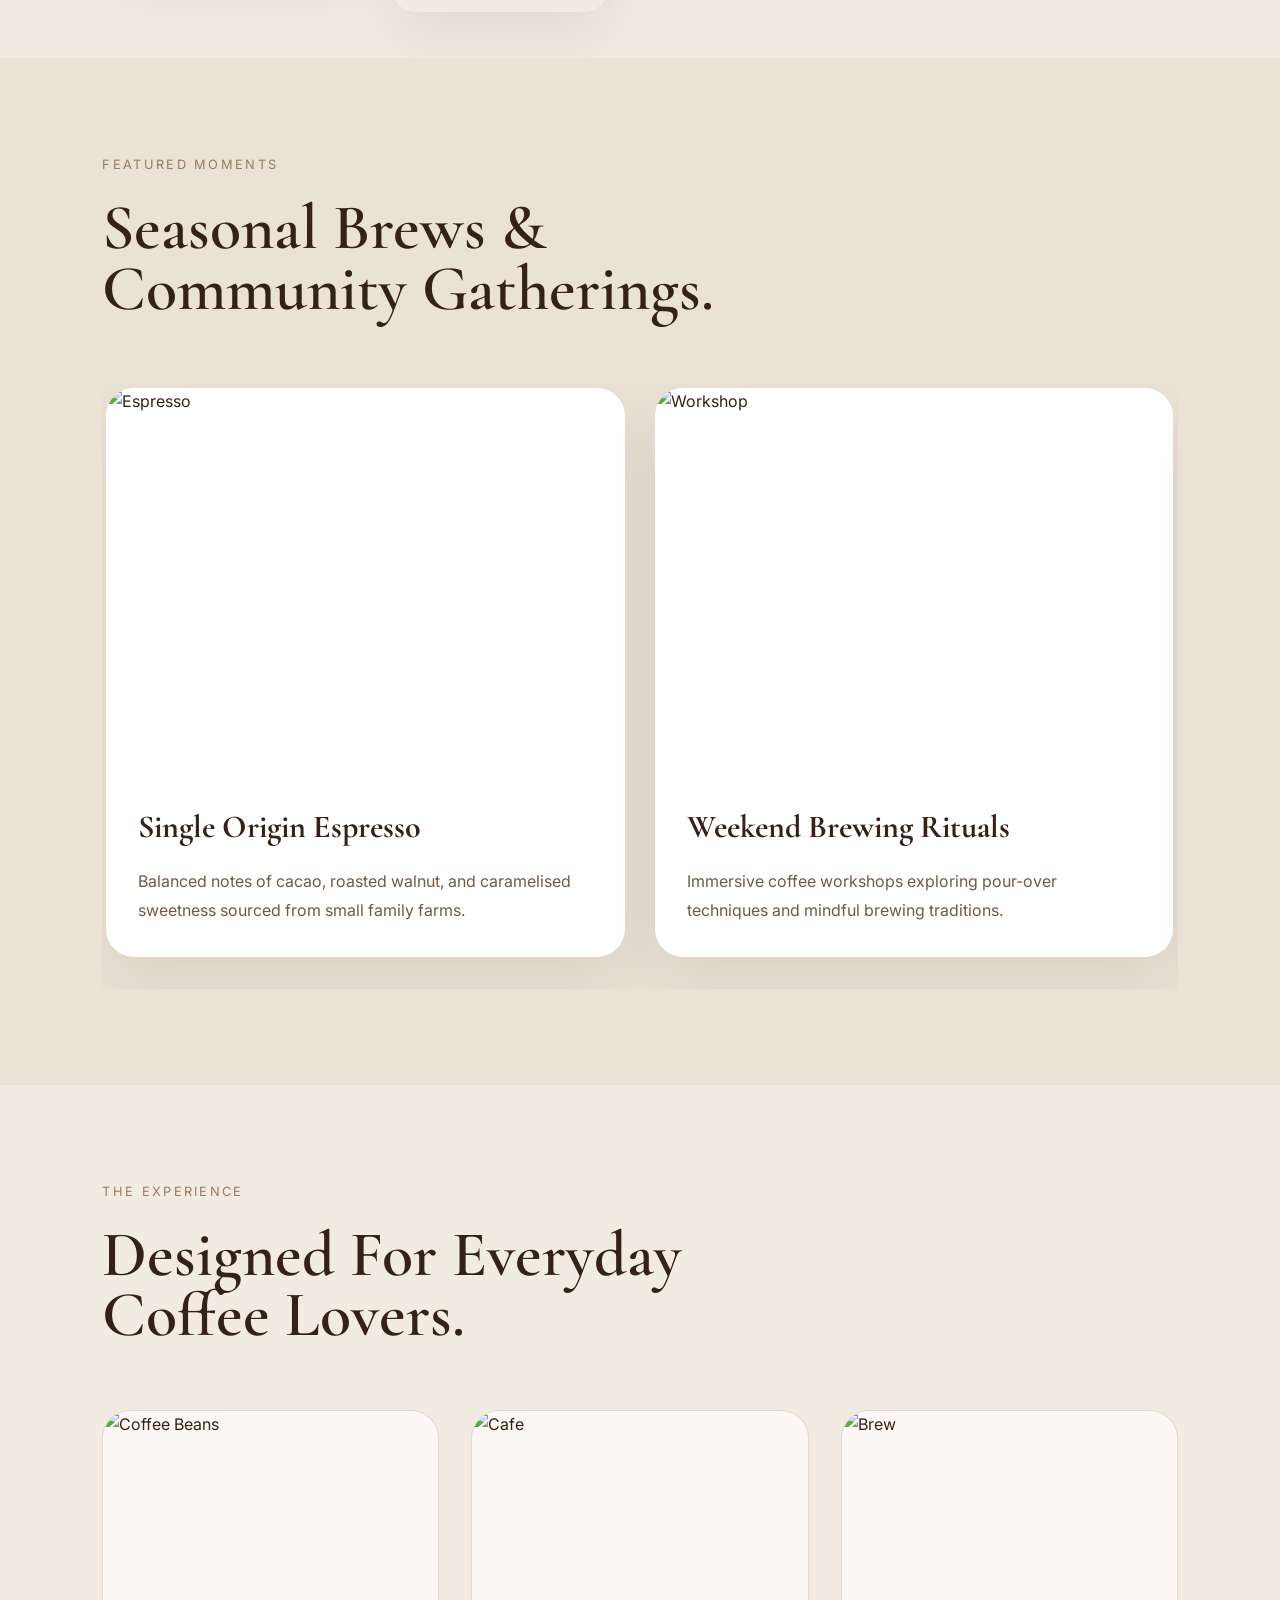
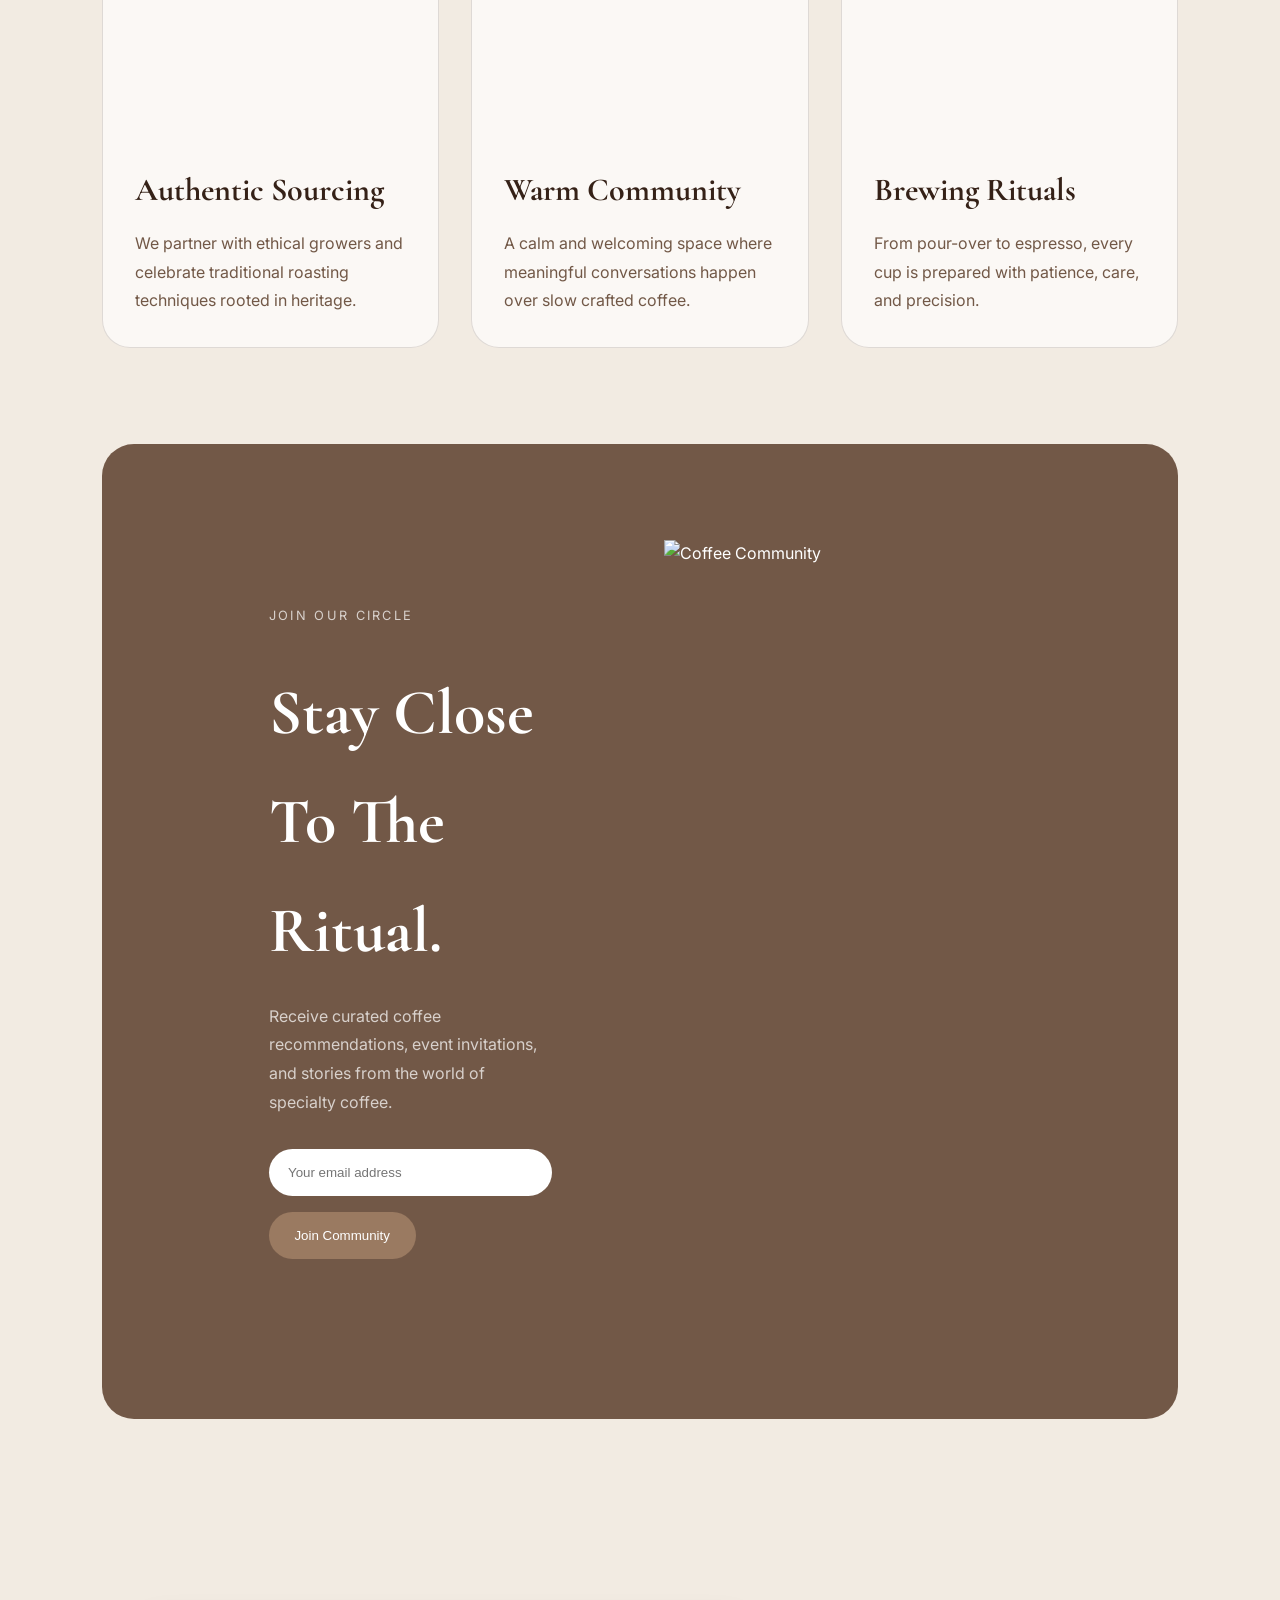
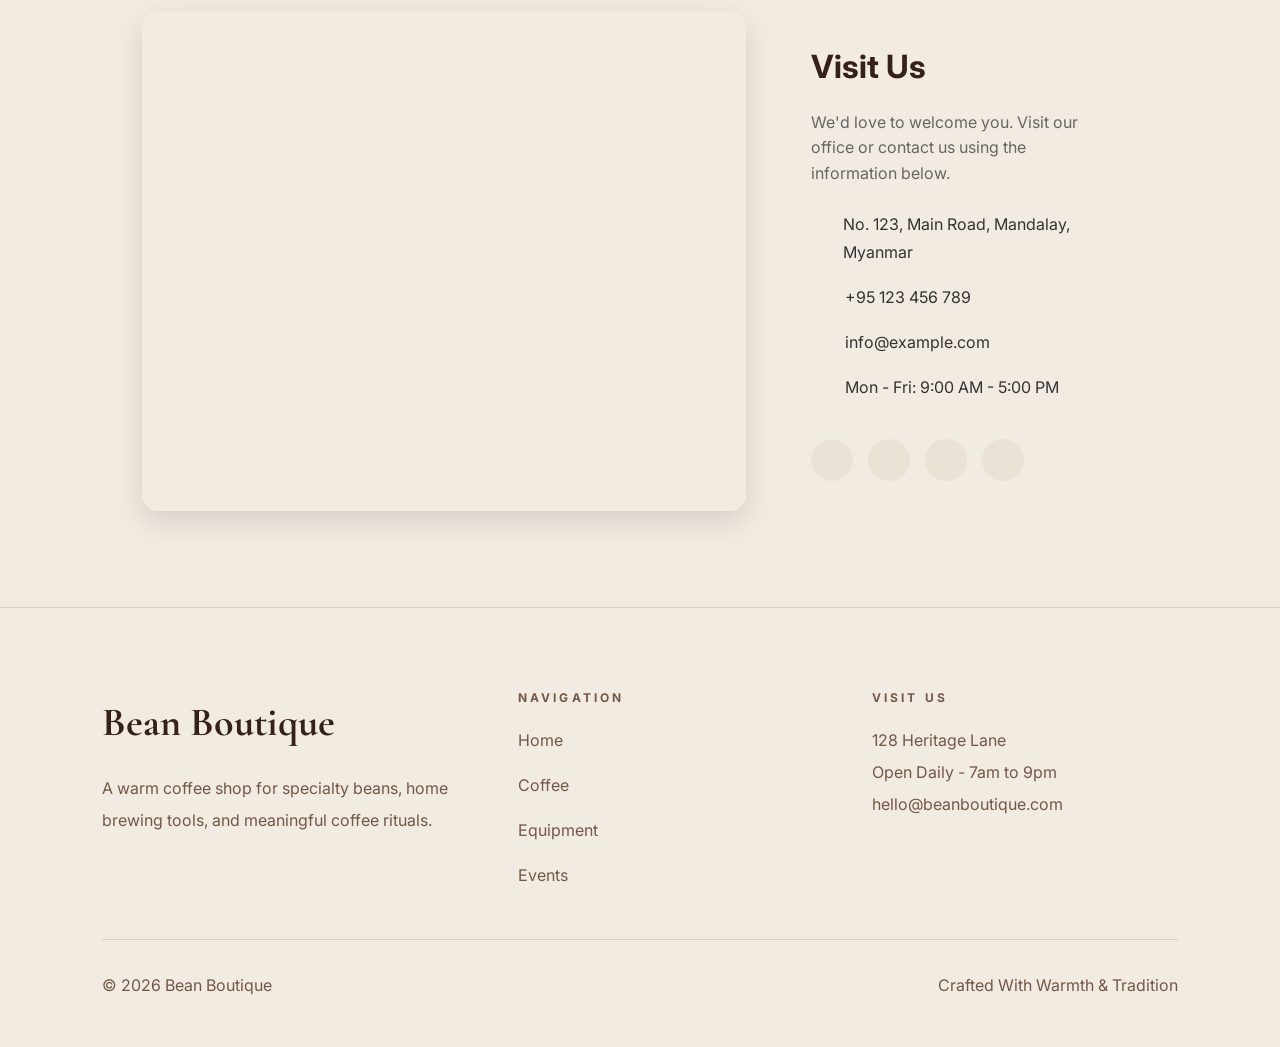
==== commit b0279c07: "add footer to every page" ====
--- a/index.html
+++ b/index.html
@@ -1,8 +1,6 @@
 <!doctype html>
 <html lang="en">
   <head>
-
-
     <meta charset="UTF-8">
     <meta name="viewport" content="width=device-width, initial-scale=1.0">
     <title>Bean Boutique</title>
@@ -20,9 +18,6 @@
       referrerpolicy="no-referrer"
     >
 
-
-
-
     <!-- Swiper Plugin -->
     <link
       rel="stylesheet"
@@ -341,32 +336,32 @@
         <div class="footer-brand">
           <h3>Bean Boutique</h3>
           <p>
-            A neo-minimal coffee house built around tradition, warmth, and
-            authentic connection.
+            A warm coffee shop for specialty beans, home brewing tools, and
+            meaningful coffee rituals.
           </p>
         </div>
 
         <div>
           <h3 class="eyebrow">Navigation</h3>
           <div class="footer-links">
-            <a href="#story">Story</a>
-            <a href="#featured">Featured</a>
-            <a href="#experience">Experience</a>
-            <a href="#newsletter">Community</a>
+            <a href="index.html">Home</a>
+            <a href="cs2.html">Coffee</a>
+            <a href="brewing3.html">Equipment</a>
+            <a href="eventWorkshopC.html">Events</a>
           </div>
         </div>
 
         <div class="footer-contact">
           <h3 class="eyebrow">Visit Us</h3>
           <p>128 Heritage Lane</p>
-          <p>Open Daily • 7am — 9pm</p>
+          <p>Open Daily - 7am to 9pm</p>
           <p>hello@beanboutique.com</p>
         </div>
       </div>
 
       <div class="footer-bottom">
-        <p>© 2026 Bean Boutique</p>
-        <p>Crafted With Warmth & Tradition</p>
+        <p>&copy; 2026 Bean Boutique</p>
+        <p>Crafted With Warmth &amp; Tradition</p>
       </div>
     </footer>
 
--- a/style2.css
+++ b/style2.css
@@ -538,14 +538,20 @@
 
 .home footer,
 .wkshop footer,
-.offers footer {
+.offers footer,
+.cs footer,
+.br footer,
+.shpcc footer {
   padding: 5rem 8% 3rem;
   border-top: 1px solid var(--border);
 }
 
 .home .footer-grid,
 .wkshop .footer-grid,
-.offers .footer-grid {
+.offers .footer-grid,
+.cs .footer-grid,
+.br .footer-grid,
+.shpcc .footer-grid {
   display: grid;
   grid-template-columns: 1.2fr 1fr 1fr;
   gap: 3rem;
@@ -554,7 +560,10 @@
 
 .home .footer-brand h3,
 .wkshop .footer-brand h3,
-.offers .footer-brand h3 {
+.offers .footer-brand h3,
+.cs .footer-brand h3,
+.br .footer-brand h3,
+.shpcc .footer-brand h3 {
   font-family: "Cormorant Garamond", serif;
   font-size: 2.5rem;
   margin-bottom: 1rem;
@@ -569,14 +578,26 @@
 .wkshop .footer-contact p,
 .offers .footer-brand p,
 .offers .footer-links a,
-.offers .footer-contact p {
+.offers .footer-contact p,
+.cs .footer-brand p,
+.cs .footer-links a,
+.cs .footer-contact p,
+.br .footer-brand p,
+.br .footer-links a,
+.br .footer-contact p,
+.shpcc .footer-brand p,
+.shpcc .footer-links a,
+.shpcc .footer-contact p {
   color: var(--muted);
   line-height: 2;
 }
 
 .home .footer-links,
 .wkshop .footer-links,
-.offers .footer-links {
+.offers .footer-links,
+.cs .footer-links,
+.br .footer-links,
+.shpcc .footer-links {
   display: flex;
   flex-direction: column;
   gap: 0.8rem;
@@ -584,7 +605,10 @@
 
 .home .footer-bottom,
 .wkshop .footer-bottom,
-.offers .footer-bottom {
+.offers .footer-bottom,
+.cs .footer-bottom,
+.br .footer-bottom,
+.shpcc .footer-bottom {
   padding-top: 2rem;
   border-top: 1px solid var(--border);
   color: var(--muted);
@@ -592,6 +616,19 @@
   justify-content: space-between;
   flex-wrap: wrap;
   gap: 1rem;
+}
+
+.home footer .eyebrow,
+.wkshop footer .eyebrow,
+.offers footer .eyebrow,
+.cs footer .eyebrow,
+.br footer .eyebrow,
+.shpcc footer .eyebrow {
+  margin-bottom: 1rem;
+  color: var(--muted);
+  font-size: 0.75rem;
+  letter-spacing: 0.2rem;
+  text-transform: uppercase;
 }
 
 /* MODAL */
@@ -734,7 +771,10 @@
   .home .footer-grid,
   .wkshop .experience-grid,
   .wkshop .footer-grid,
-  .wkshop .register-card {
+  .wkshop .register-card,
+  .cs .footer-grid,
+  .br .footer-grid,
+  .shpcc .footer-grid {
     grid-template-columns: 1fr 1fr;
   }
 
@@ -806,7 +846,10 @@
   .home .footer-grid,
   .wkshop .experience-grid,
   .wkshop .footer-grid,
-  .wkshop .register-card {
+  .wkshop .register-card,
+  .cs .footer-grid,
+  .br .footer-grid,
+  .shpcc .footer-grid {
     grid-template-columns: 1fr;
   }
 
@@ -1442,17 +1485,6 @@
   padding-top: 1rem;
 }
 
-.cs footer {
-  border-top: 1px solid var(--line);
-  padding: 2rem 4%;
-  color: var(--soft);
-  font-size: 0.9rem;
-  display: flex;
-  justify-content: space-between;
-  flex-wrap: wrap;
-  gap: 1rem;
-}
-
 /* media queries */
 @media (max-width: 980px) {
   .cs .hero-grid,
@@ -1993,16 +2025,6 @@
 .shpcc .notice {
   margin-top: 1rem;
   font-size: 0.85rem;
-  color: var(--soft);
-}
-
-/* FOOTER */
-
-.shpcc footer {
-  border-top: 1px solid var(--line);
-  padding: 2rem 6%;
-  display: flex;
-  justify-content: space-between;
   color: var(--soft);
 }
 
@@ -2081,10 +2103,6 @@
     font-size: 3.8rem;
   }
 
-  .shpcc footer {
-    flex-direction: column;
-    gap: 1rem;
-  }
 }
 
 /* brewing section _______----------------------------------------------------------------- */
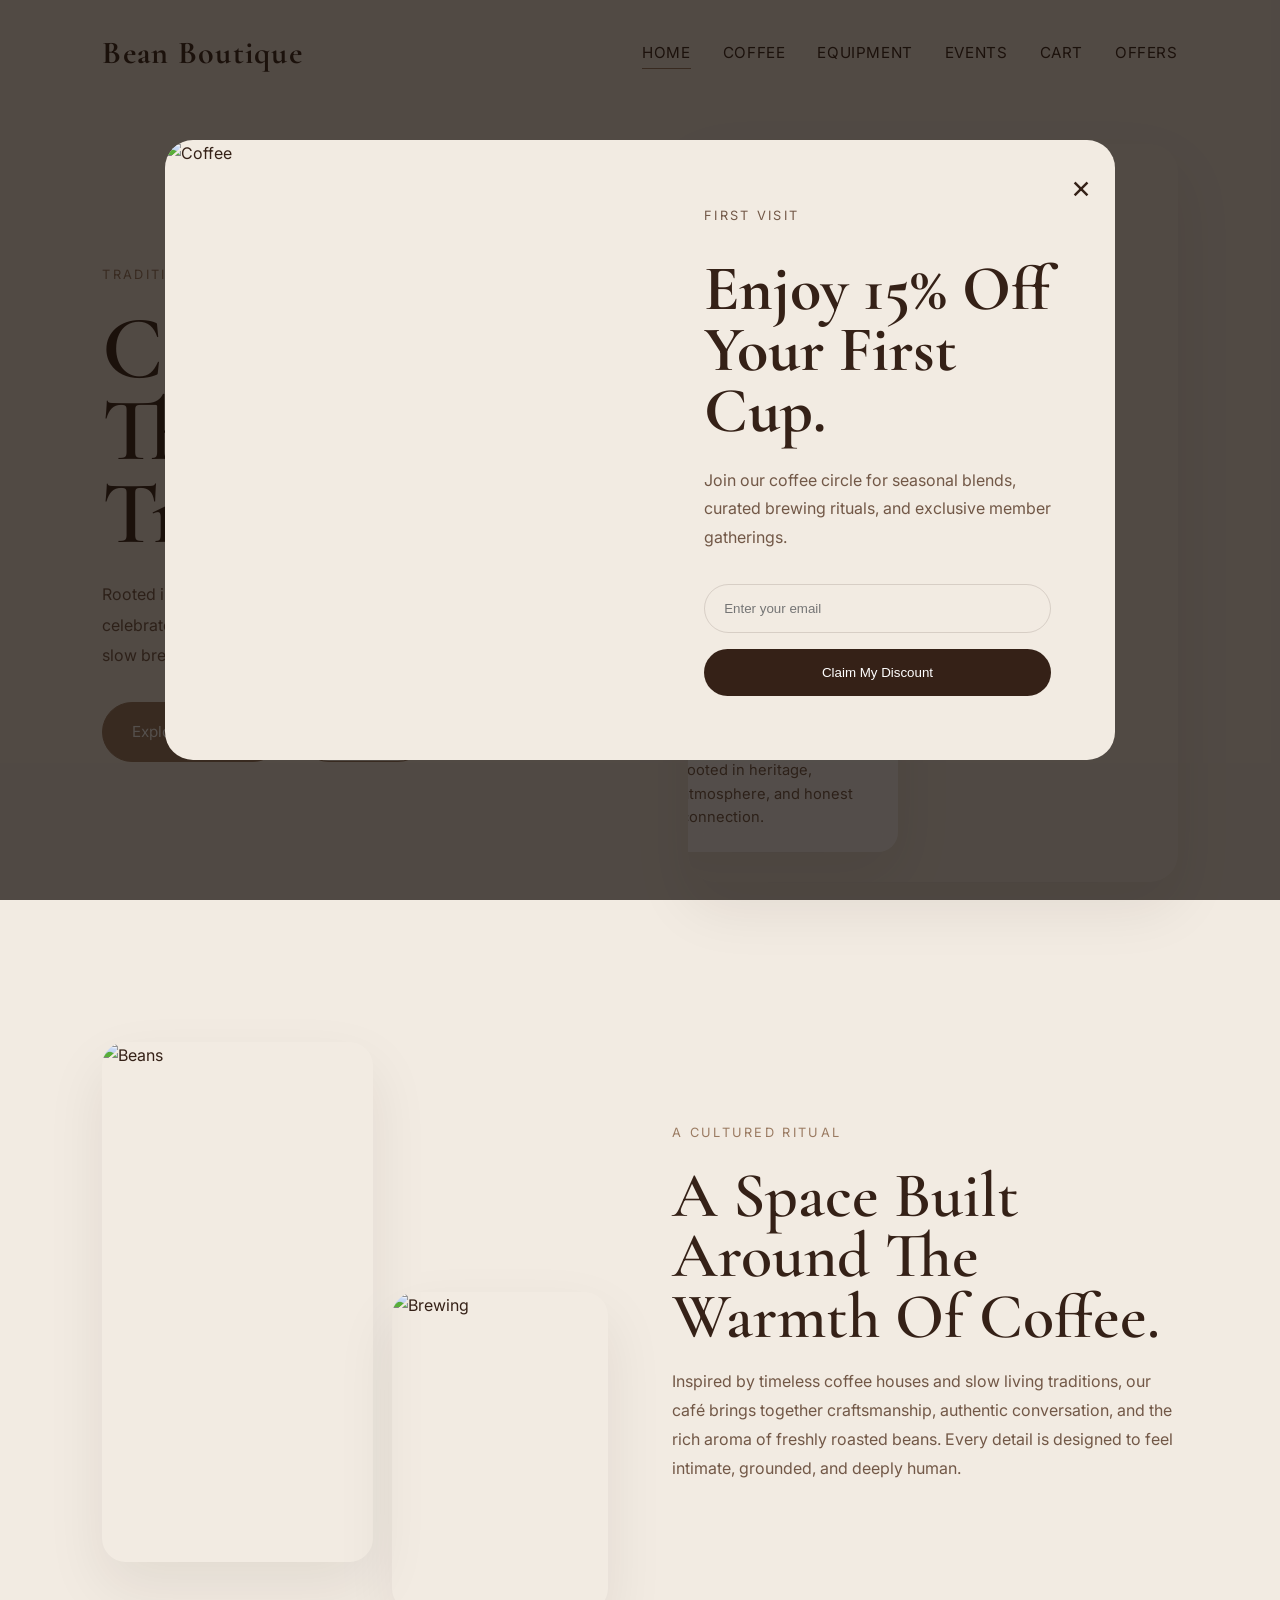
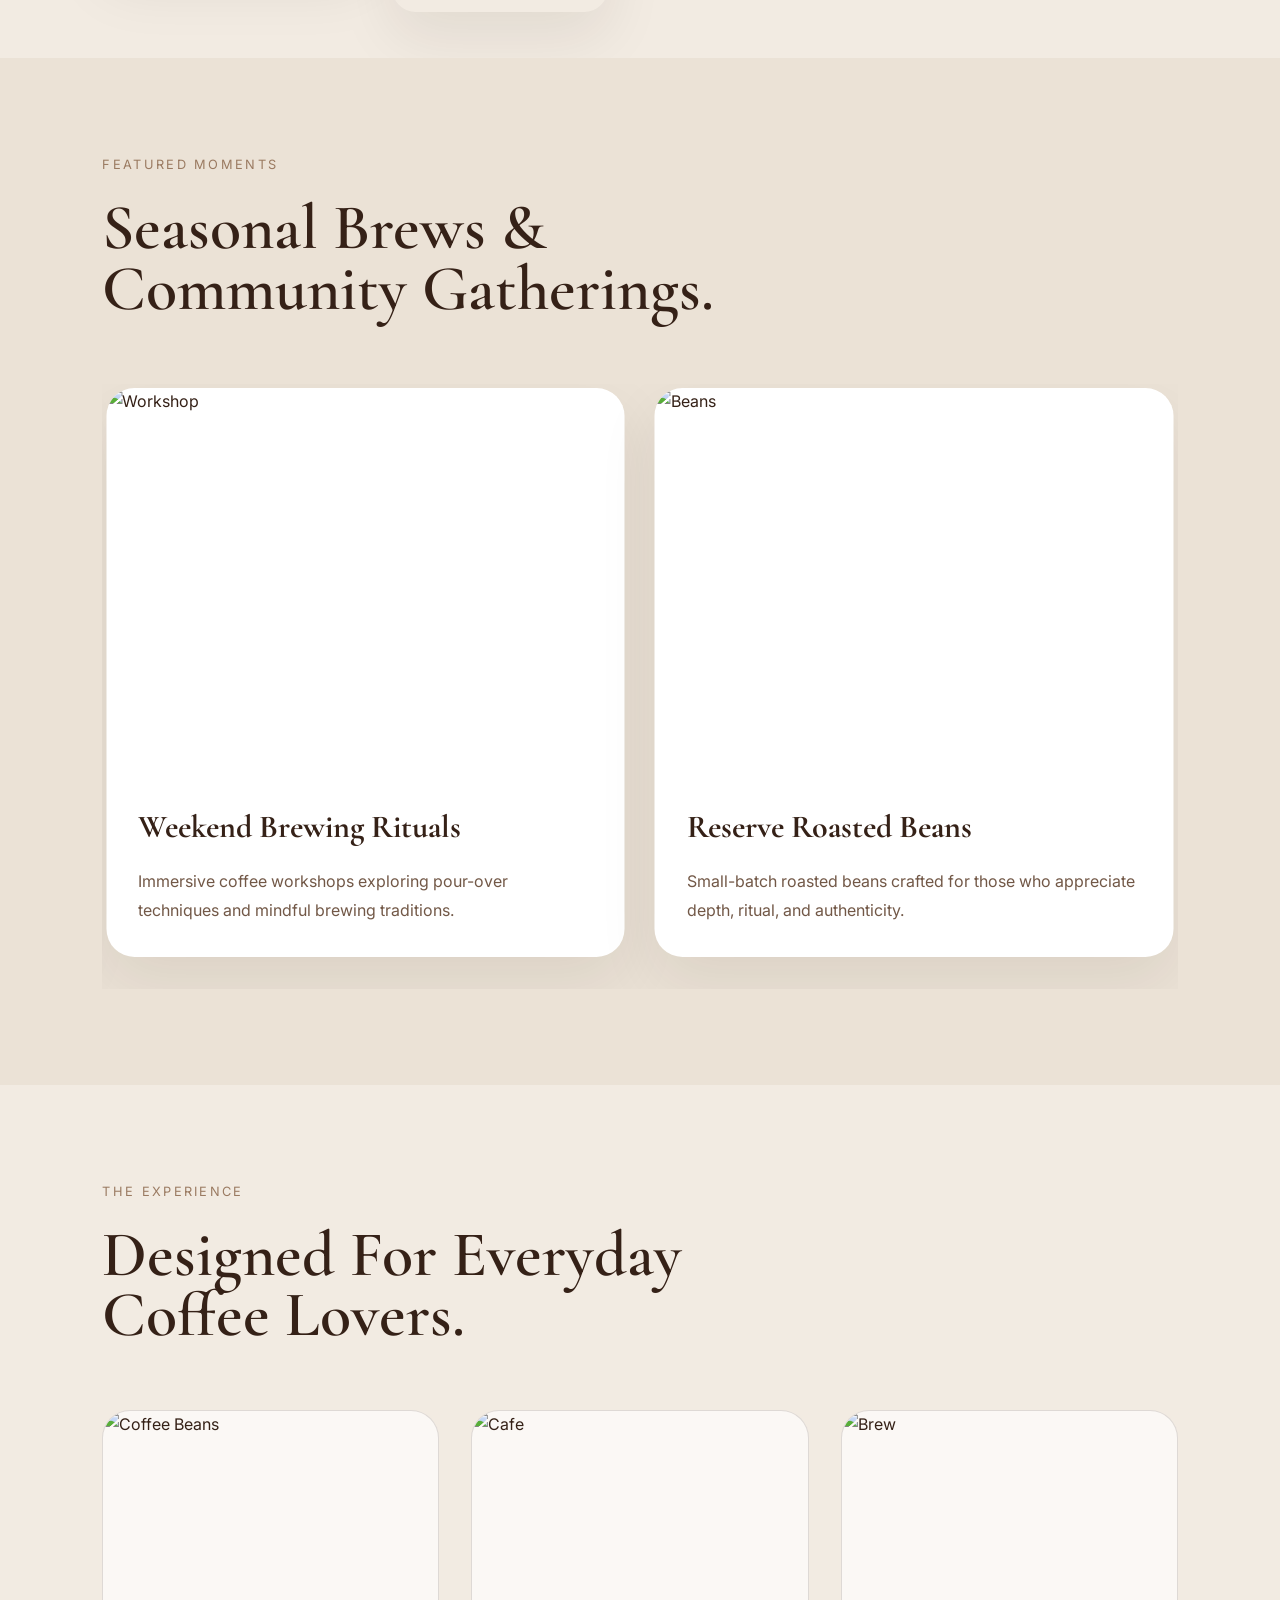
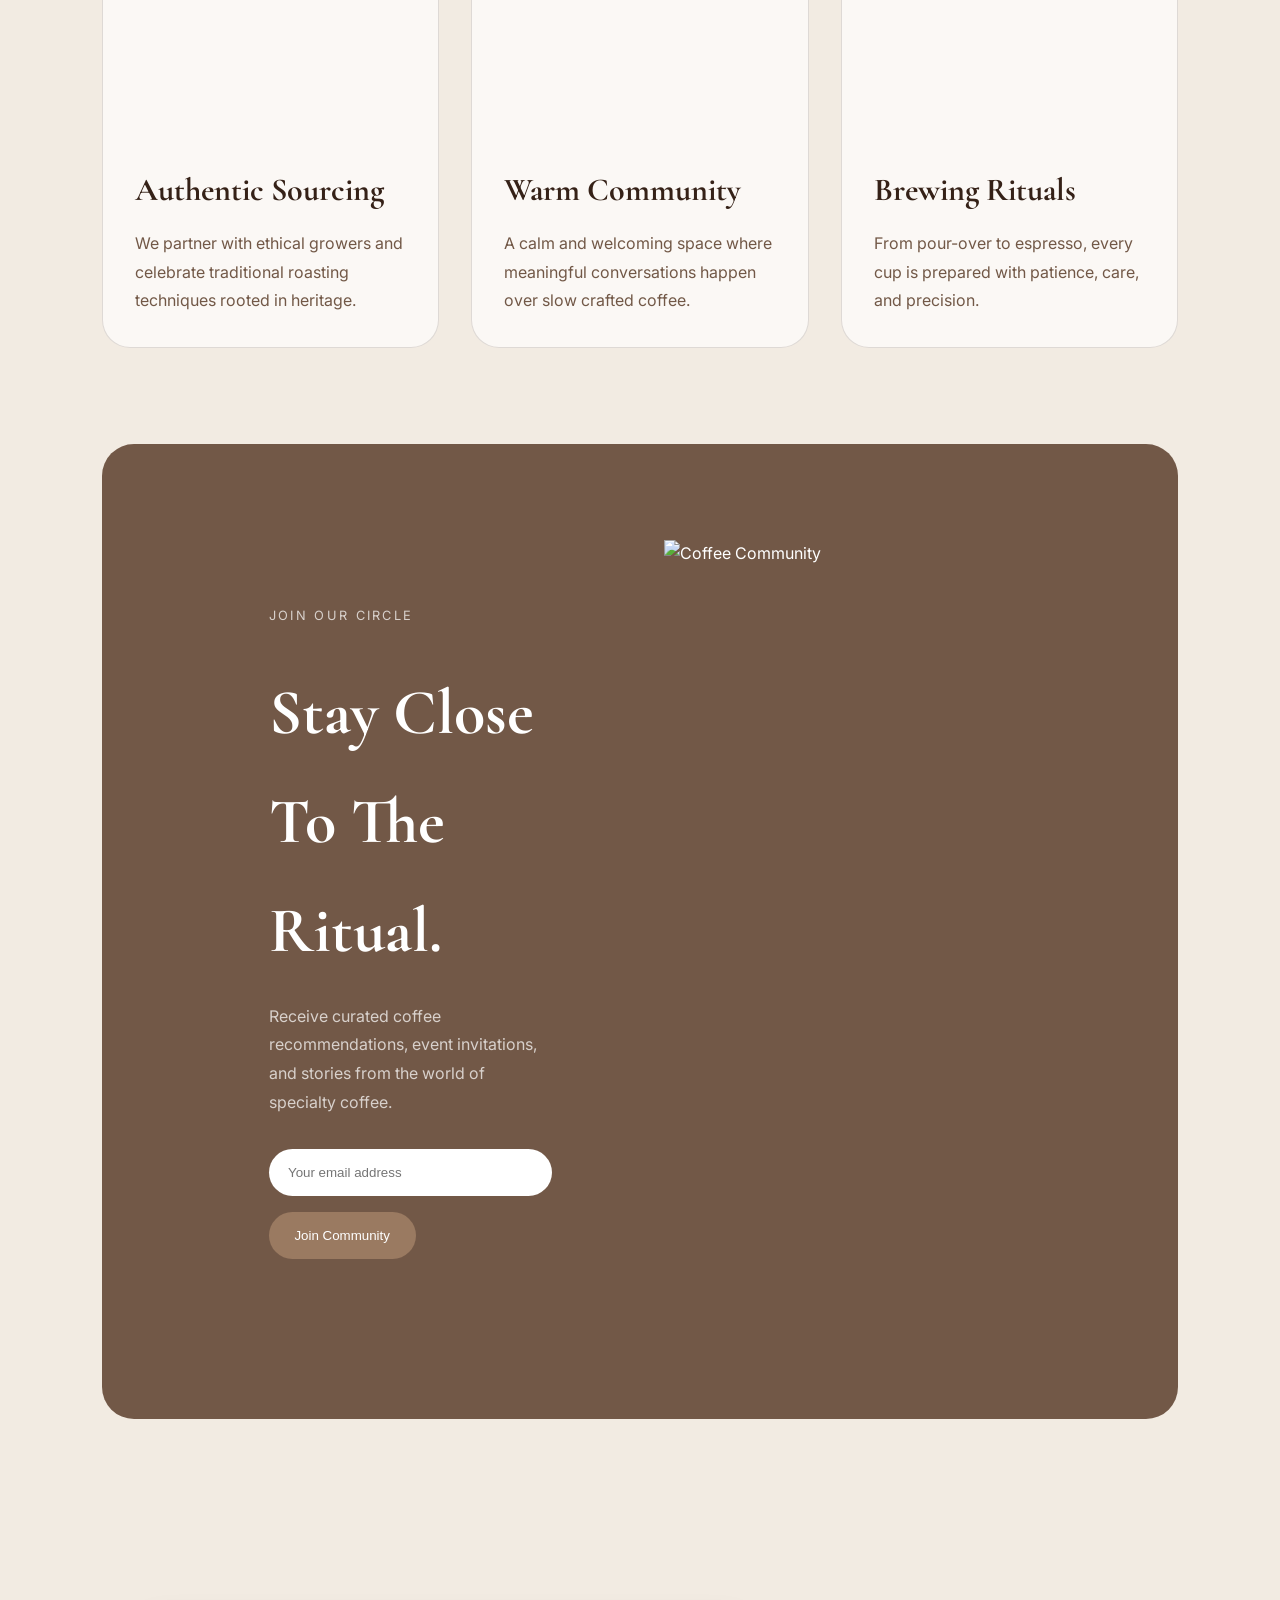
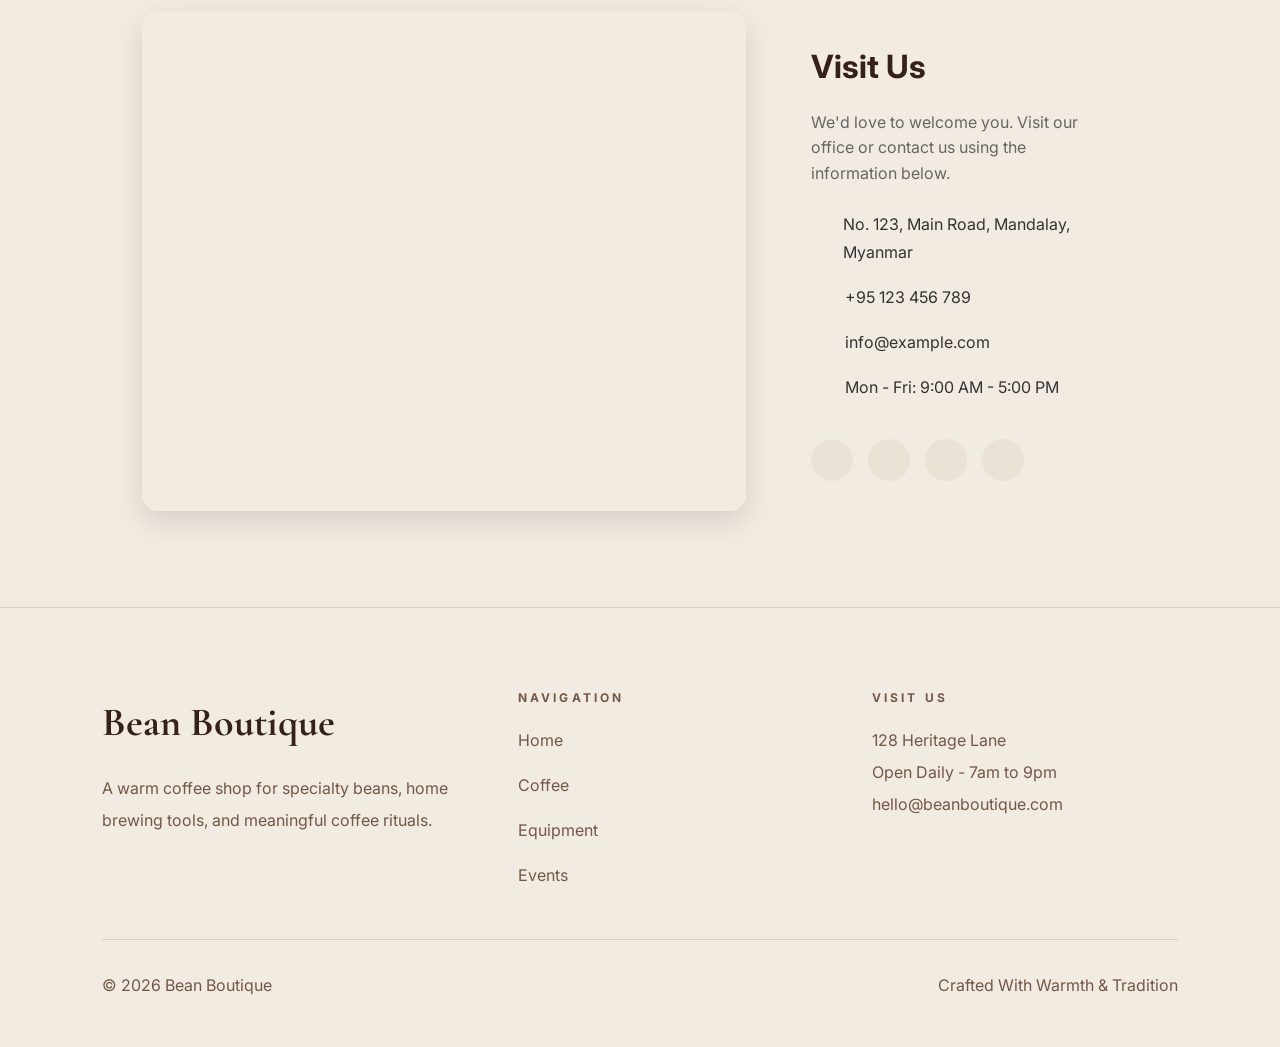
==== commit ba6b3d3d: "form-success update" ====
--- a/index.html
+++ b/index.html
@@ -257,8 +257,18 @@
           from the world of specialty coffee.
         </p>
 
-        <form>
-          <input type="email" placeholder="Your email address">
+        <form
+          class="js-success-form"
+          data-success-title="Welcome To Our Coffee Circle!"
+          data-success-message="Your registration was successful. We will send community news and invitations to your email."
+        >
+          <input
+            type="email"
+            name="email"
+            placeholder="Your email address"
+            aria-label="Email address"
+            required
+          >
           <button type="submit">Join Community</button>
         </form>
       </div>
@@ -329,6 +339,31 @@
         </div>
       </div>
     </section>
+
+    <div
+      class="form-success-modal"
+      id="formSuccessModal"
+      role="dialog"
+      aria-modal="true"
+      aria-hidden="true"
+      aria-labelledby="formSuccessTitle"
+      aria-describedby="formSuccessMessage"
+    >
+      <div class="form-success-dialog">
+        <button
+          type="button"
+          class="form-success-close"
+          aria-label="Close success message"
+        >
+          &times;
+        </button>
+        <div class="form-success-icon" aria-hidden="true">✓</div>
+        <p class="eyebrow">Registration Complete</p>
+        <h2 id="formSuccessTitle">Registration Successful!</h2>
+        <p id="formSuccessMessage">Your information was submitted successfully.</p>
+        <button type="button" class="form-success-confirm">Continue</button>
+      </div>
+    </div>
 
     <!-- FOOTER -->
     <footer>
@@ -458,5 +493,6 @@
         }
       });
     </script>
+    <script src="form-success.js"></script>
   </body>
 </html>
--- a/style2.css
+++ b/style2.css
@@ -727,6 +727,115 @@
   color: var(--primary);
 }
 
+/* FORM SUCCESS MODAL */
+
+.form-success-modal {
+  position: fixed;
+  inset: 0;
+  z-index: 12000;
+  display: flex;
+  align-items: center;
+  justify-content: center;
+  padding: 1.5rem;
+  background: rgba(18, 12, 8, 0.72);
+  opacity: 0;
+  pointer-events: none;
+  transition: opacity 0.35s ease;
+}
+
+.form-success-modal.active {
+  opacity: 1;
+  pointer-events: auto;
+}
+
+.form-success-dialog {
+  position: relative;
+  width: min(520px, 100%);
+  padding: 3.5rem;
+  border: 1px solid var(--border);
+  border-radius: 28px;
+  background: var(--bg);
+  box-shadow: 0 30px 80px rgba(18, 12, 8, 0.28);
+  color: var(--primary);
+  text-align: center;
+  transform: translateY(24px) scale(0.96);
+  transition: transform 0.35s ease;
+}
+
+.form-success-modal.active .form-success-dialog {
+  transform: translateY(0) scale(1);
+}
+
+.form-success-icon {
+  display: grid;
+  place-items: center;
+  width: 72px;
+  height: 72px;
+  margin: 0 auto 1.5rem;
+  border-radius: 50%;
+  background: #3b8d4a;
+  color: #fff;
+  font-size: 2rem;
+  box-shadow: 0 14px 30px rgba(59, 141, 74, 0.25);
+}
+
+.form-success-dialog .eyebrow {
+  margin-bottom: 0.8rem;
+  color: var(--accent);
+}
+
+.form-success-dialog h2 {
+  margin-bottom: 1rem;
+  font-family: "Cormorant Garamond", serif;
+  font-size: clamp(2.4rem, 6vw, 3.6rem);
+  line-height: 1;
+}
+
+.form-success-dialog > p:not(.eyebrow) {
+  margin-bottom: 2rem;
+  color: var(--muted);
+  line-height: 1.8;
+}
+
+.form-success-close {
+  position: absolute;
+  top: 1rem;
+  right: 1.2rem;
+  border: 0;
+  background: transparent;
+  color: var(--primary);
+  cursor: pointer;
+  font-size: 2rem;
+  line-height: 1;
+}
+
+.form-success-confirm {
+  min-width: 160px;
+  padding: 0.95rem 1.5rem;
+  border: 0;
+  border-radius: 999px;
+  background: var(--primary);
+  color: var(--white);
+  cursor: pointer;
+  font: inherit;
+  transition: 0.3s ease;
+}
+
+.form-success-confirm:hover {
+  background: var(--accent);
+  transform: translateY(-2px);
+}
+
+.form-modal-open {
+  overflow: hidden;
+}
+
+@media (max-width: 560px) {
+  .form-success-dialog {
+    padding: 3rem 1.5rem 2rem;
+  }
+}
+
 /* ANIMATION */
 
 .home .reveal,
